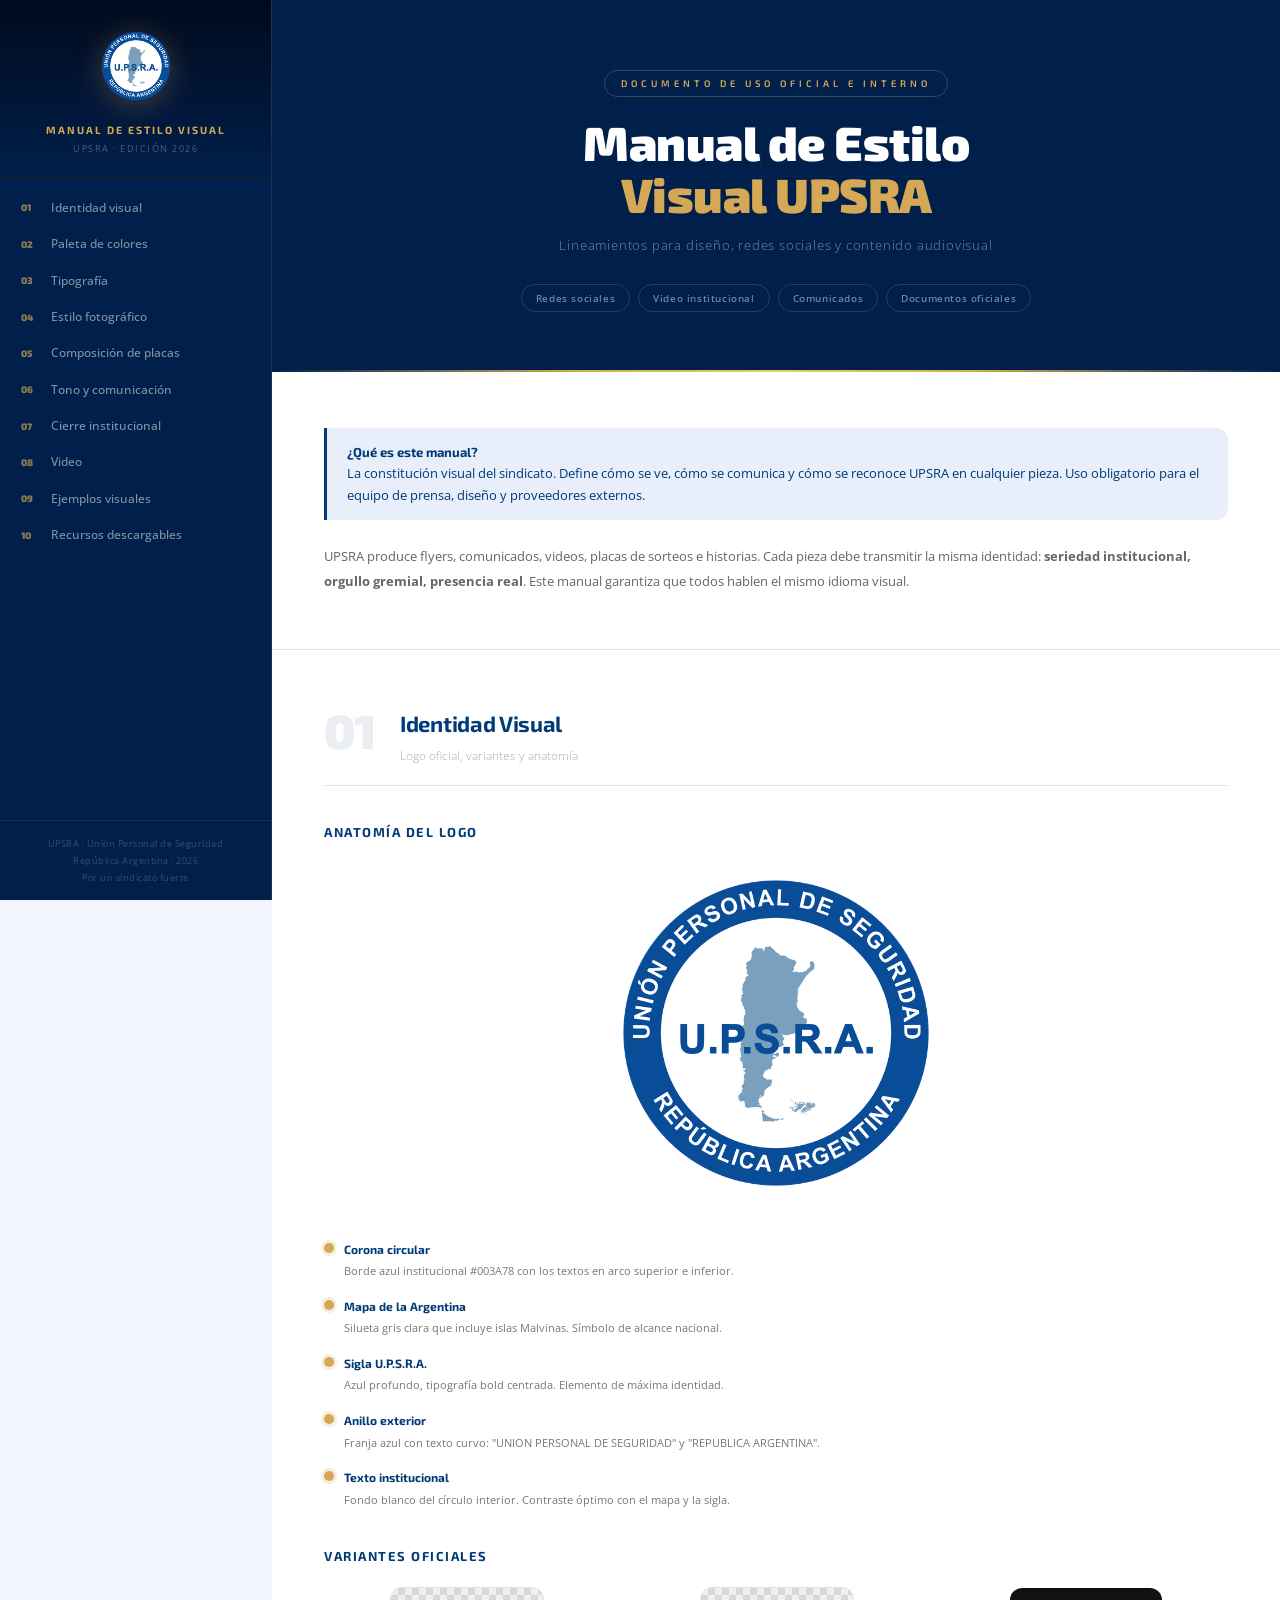
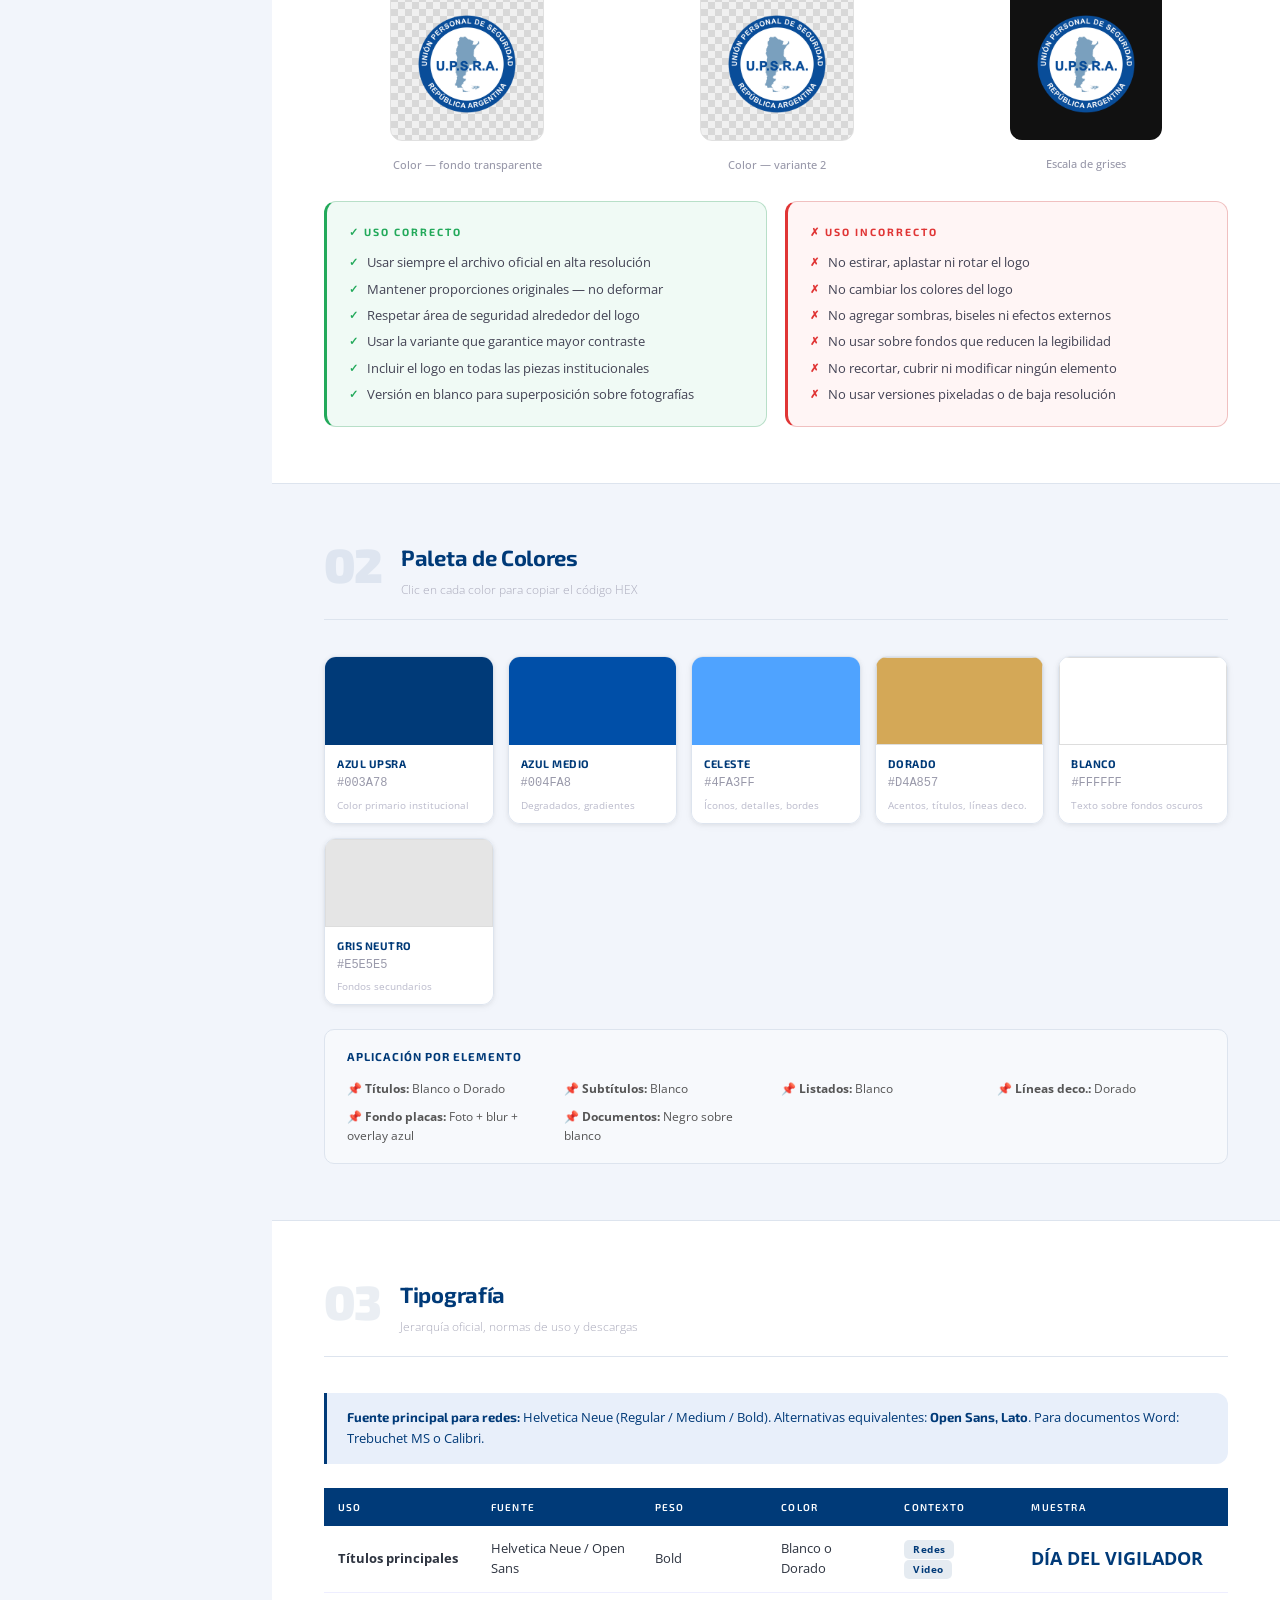
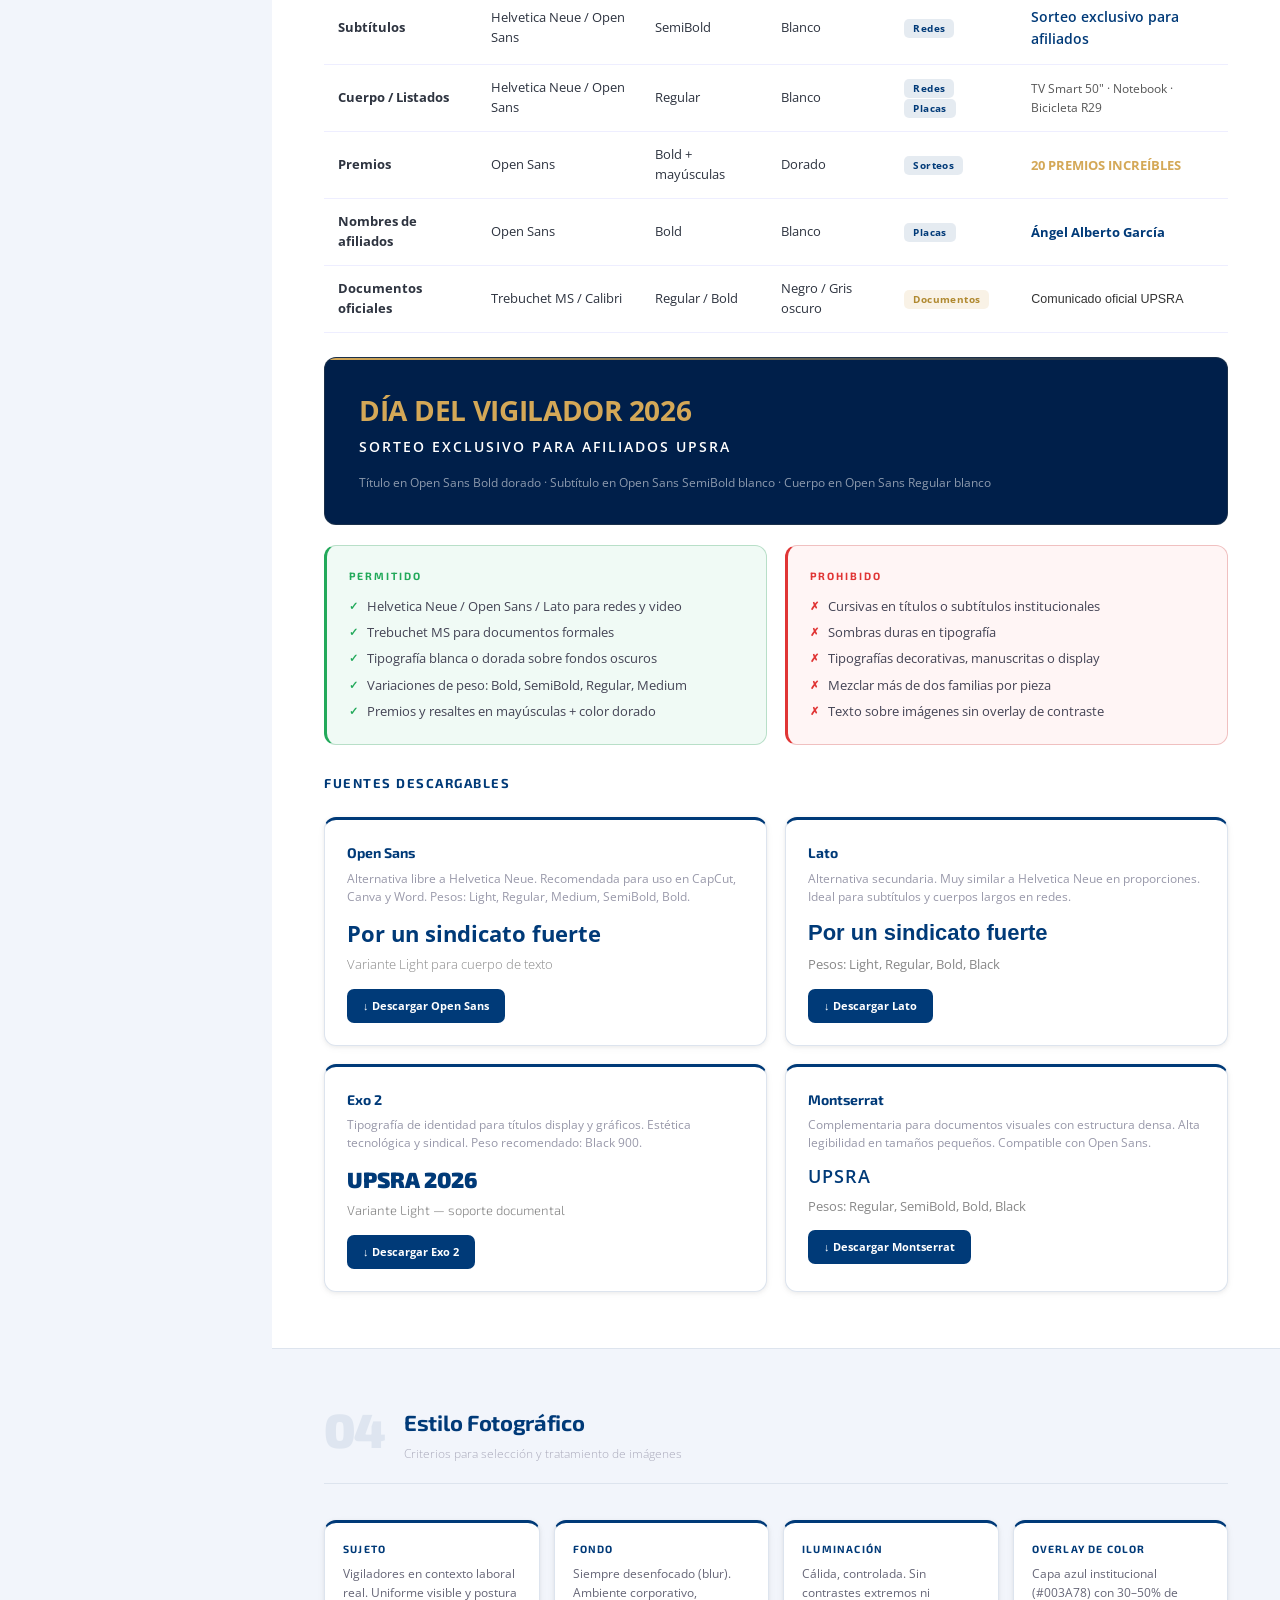
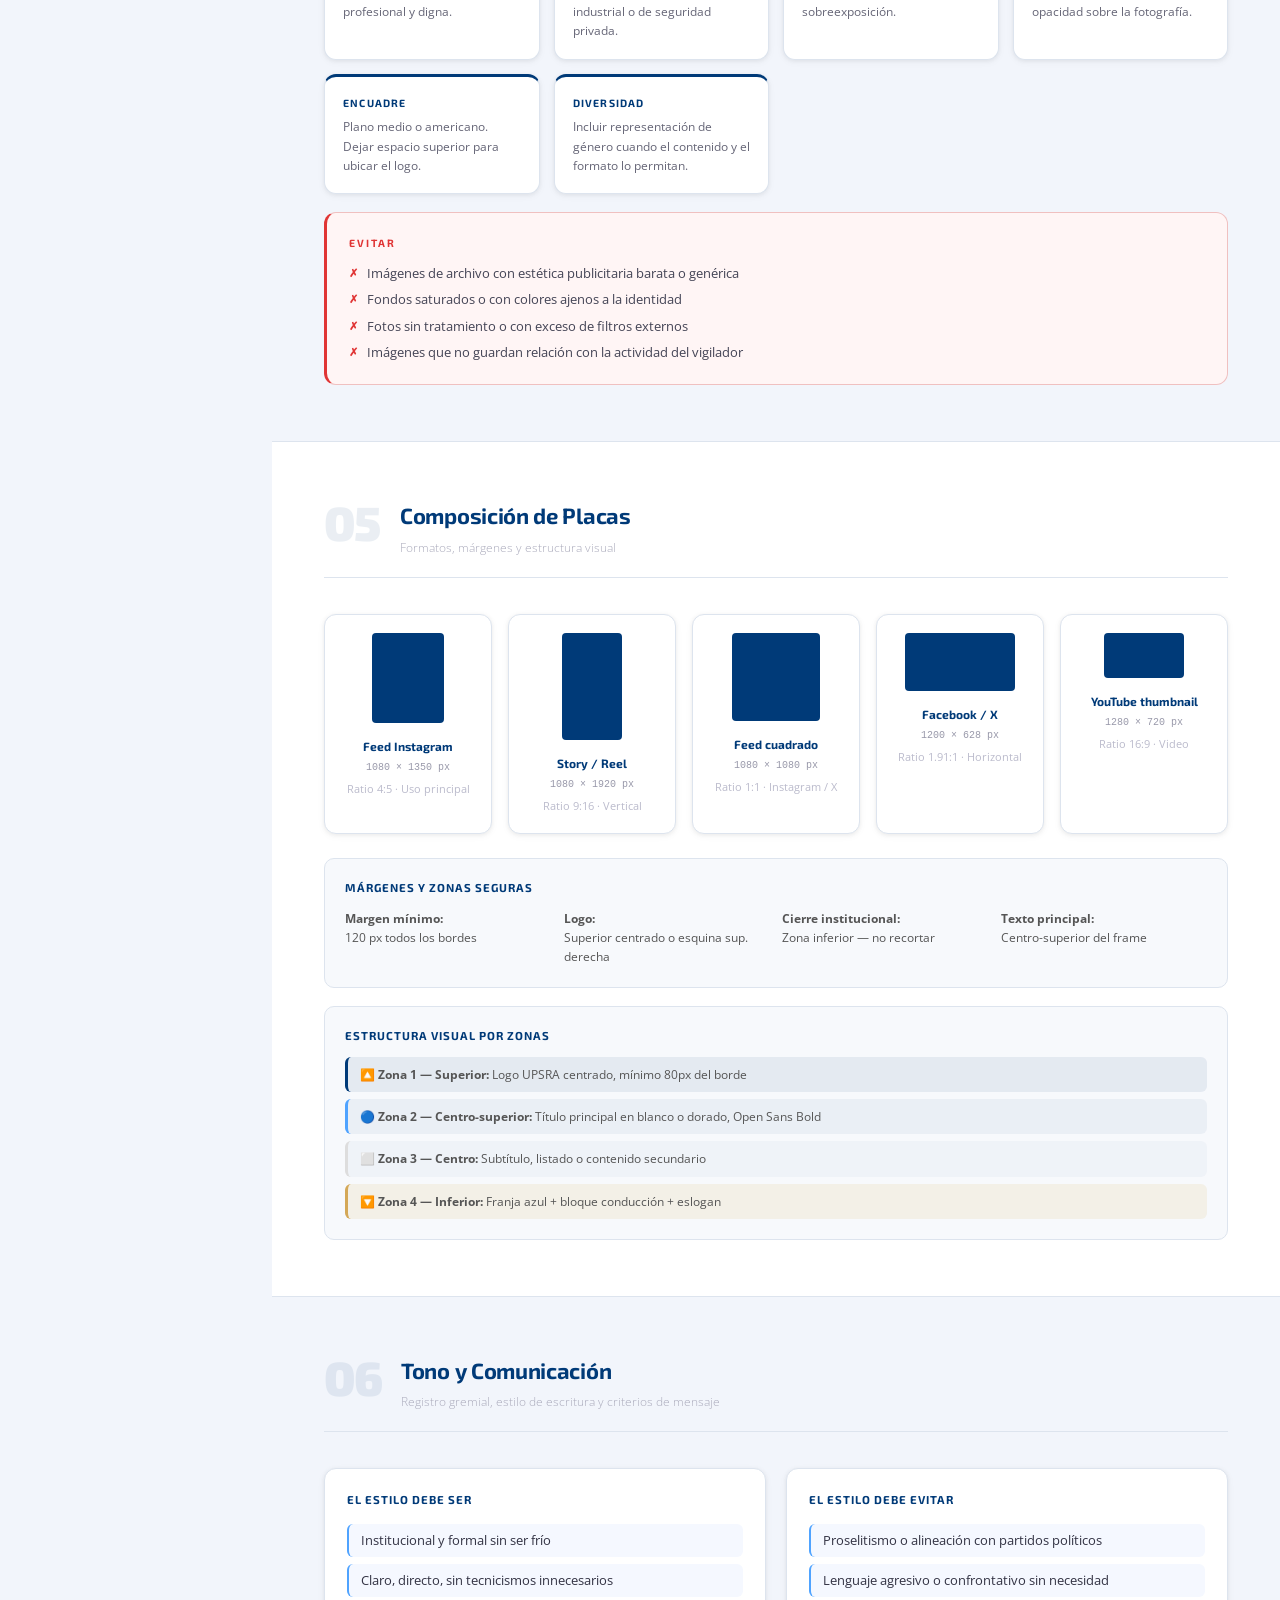
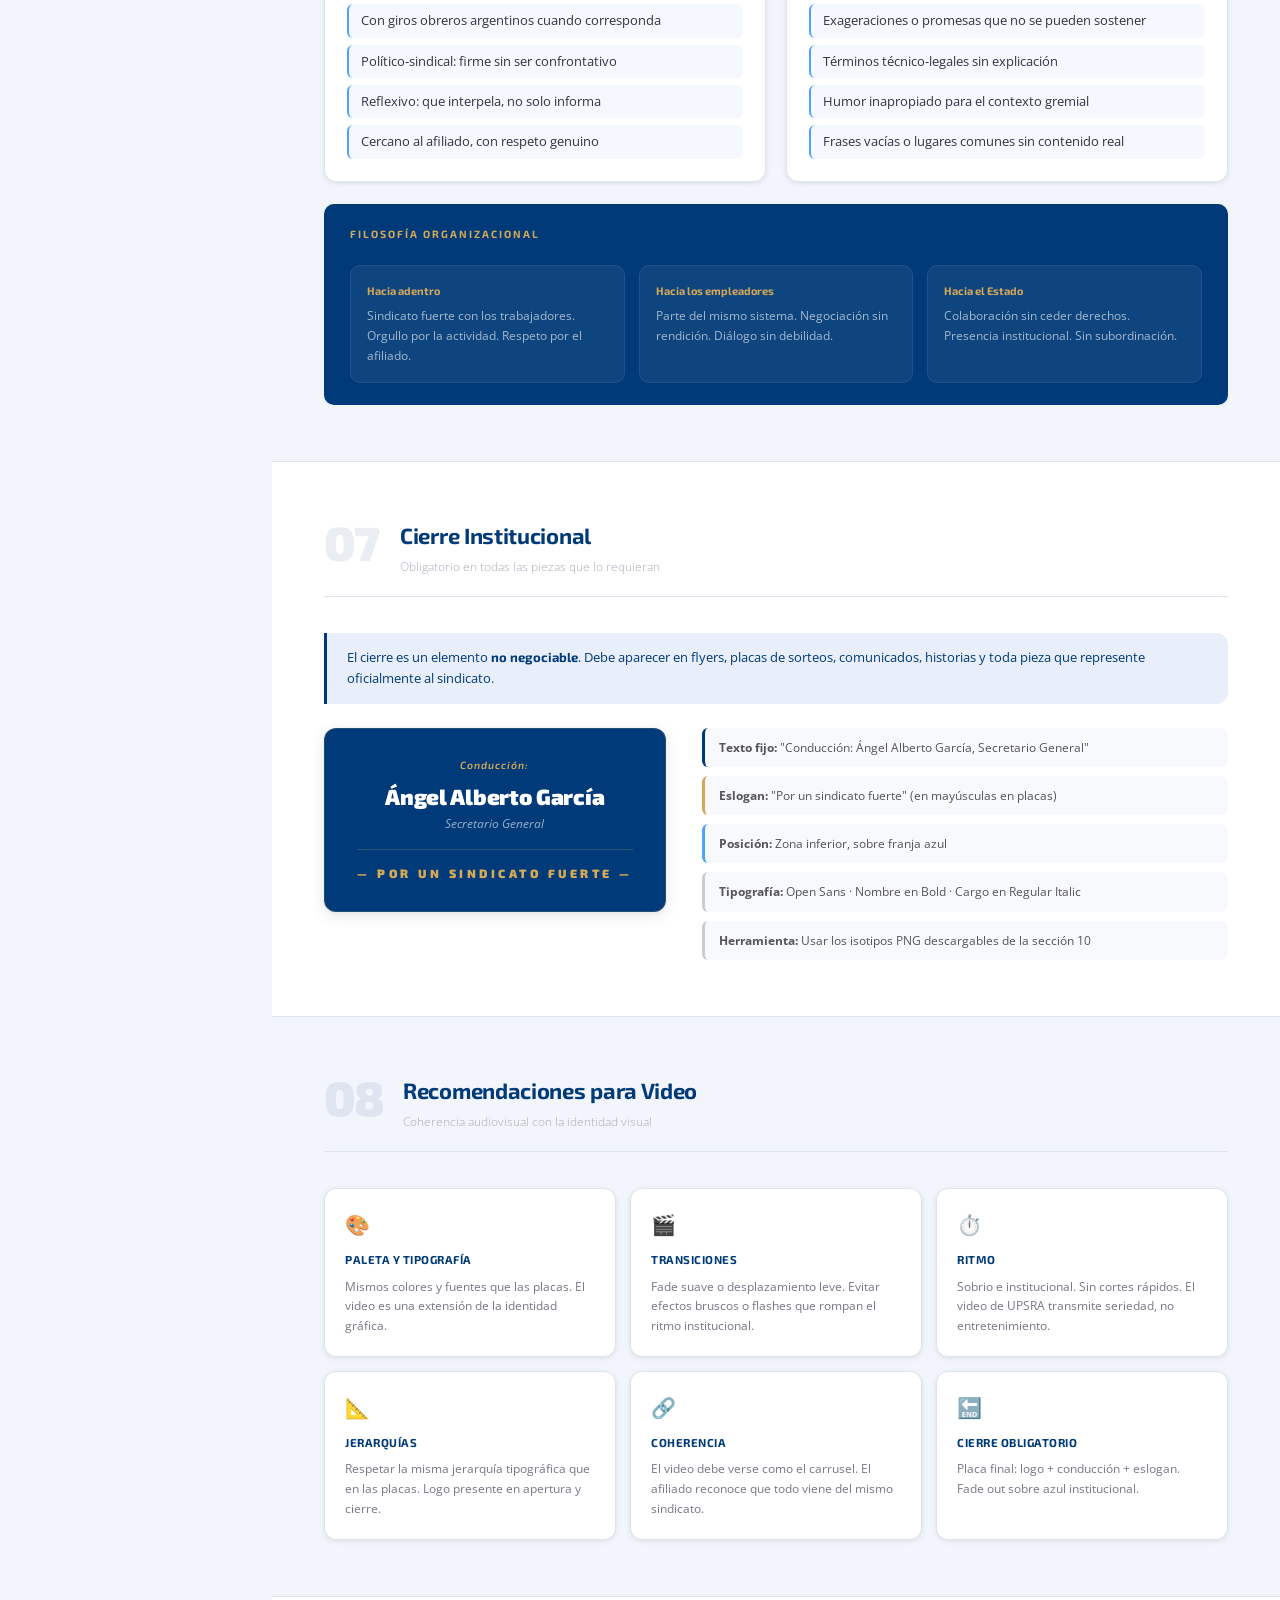
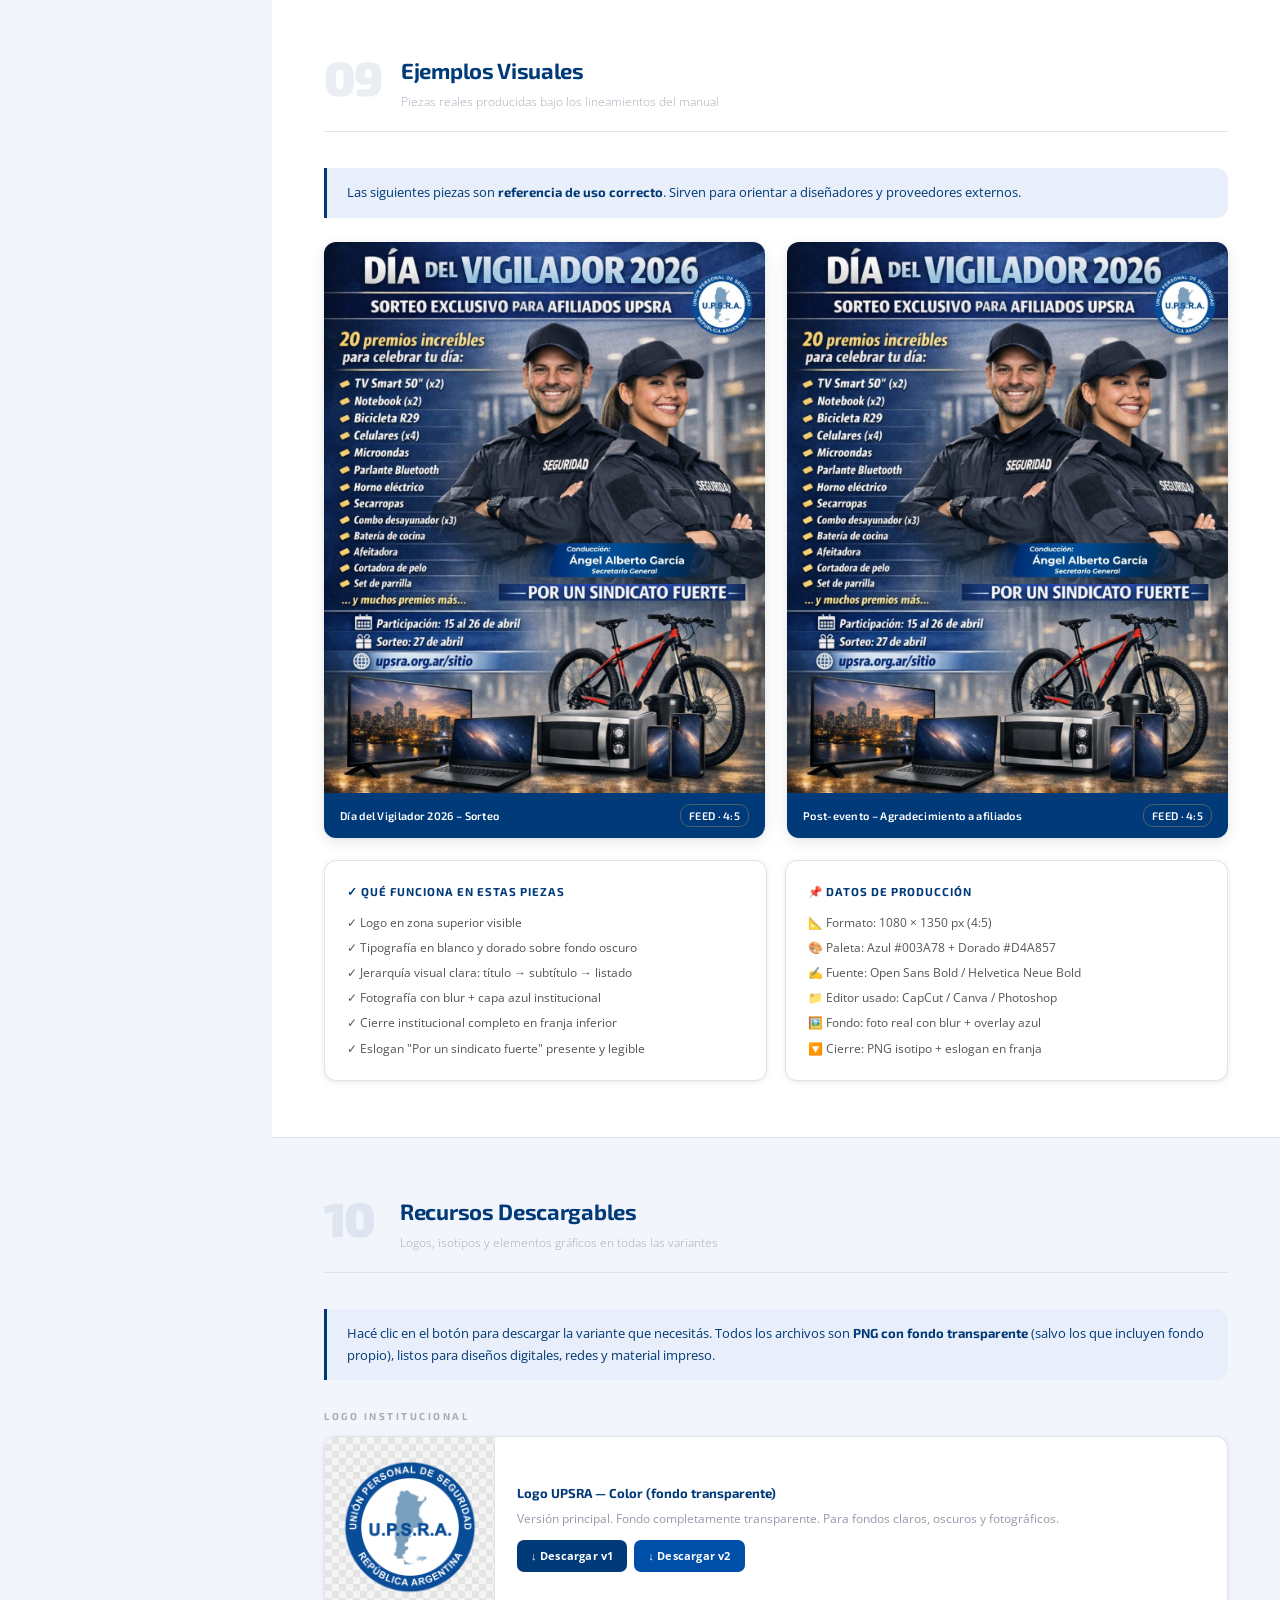
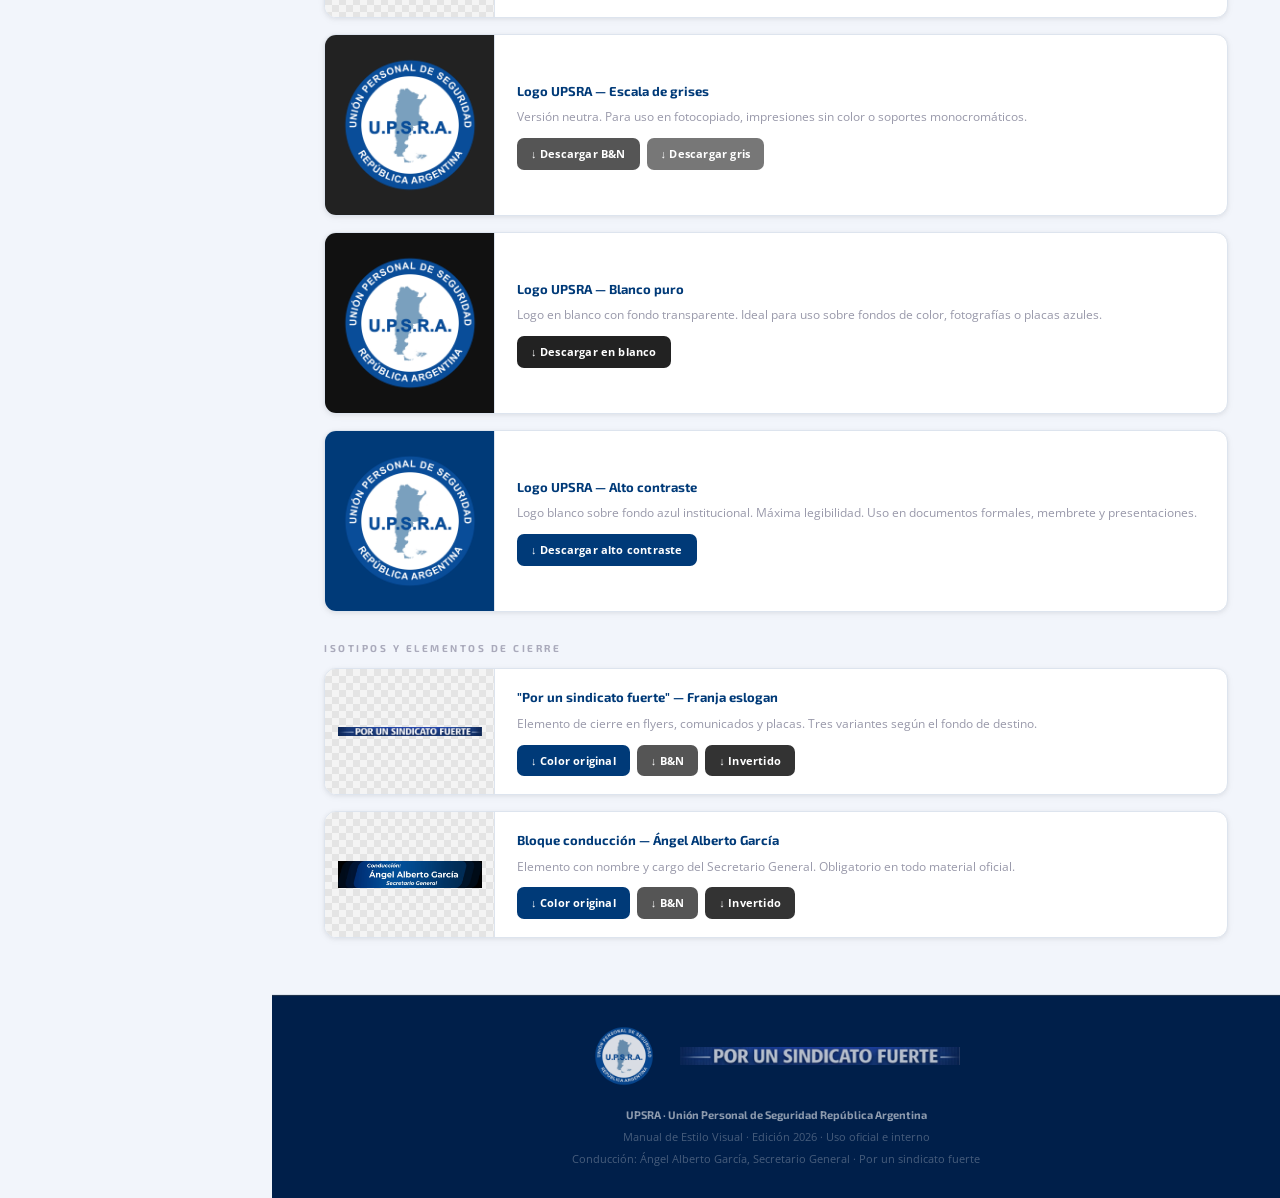
==== manual_upsra_v3.html @ 2c4e1c6c "Agregar manual_upsra_v3.html" ====
<!DOCTYPE html>
<html lang="es">
<head>
<meta charset="UTF-8">
<meta name="viewport" content="width=device-width,initial-scale=1">
<title>Manual de Estilo Visual – UPSRA 2026</title>
<link rel="icon" type="image/png" href="[data-uri]">
<meta name="theme-color" content="#001f4a">
<meta property="og:title" content="Manual de Estilo Visual – UPSRA 2026">
<meta property="og:description" content="Lineamientos oficiales para diseño, redes sociales y contenido audiovisual de la Unión Personal de Seguridad República Argentina.">
<meta property="og:type" content="website">
<link href="https://fonts.googleapis.com/css2?family=Exo+2:wght@300;400;600;700;900&family=Open+Sans:wght@300;400;500;600;700&display=swap" rel="stylesheet">
<style>
:root {
  --azul: #003A78;
  --azul-dk: #001f4a;
  --azul-md: #004fa8;
  --azul-tint: #e8effa;
  --cel: #4FA3FF;
  --dor: #D4A857;
  --dor-lt: #e8c97a;
  --dor-dk: #b08930;
  --gris-bg: #f2f5fb;
  --gris-borde: #dde4ee;
  --texto: #2e3440;
  --sidebar: 272px;
  --ff-title: 'Exo 2', sans-serif;
  --ff-body: 'Open Sans', sans-serif;
  --radius: 12px;
  --shadow-sm: 0 1px 4px rgba(0,0,0,.06), 0 2px 8px rgba(0,0,0,.04);
  --shadow-md: 0 4px 16px rgba(0,0,0,.09), 0 1px 4px rgba(0,0,0,.05);
  --shadow-lg: 0 8px 32px rgba(0,0,0,.12);
  --t: .2s cubic-bezier(.4,0,.2,1);
}
*, *::before, *::after { margin: 0; padding: 0; box-sizing: border-box; }
html { scroll-behavior: smooth; overflow-x: hidden; }
body {
  font-family: var(--ff-body); background: var(--gris-bg);
  color: var(--texto); display: flex; min-height: 100vh;
  overflow-x: hidden; font-size: 13.5px; line-height: 1.6;
}
img { max-width: 100%; height: auto; }

/* PROGRESS */
#progress-bar {
  position: fixed; top: 0; left: 0; height: 3px; z-index: 9999;
  background: linear-gradient(90deg, var(--dor), var(--dor-lt));
  width: 0%; transition: width .1s linear;
  box-shadow: 0 0 10px rgba(212,168,87,.6);
}

/* SCROLLBAR */
::-webkit-scrollbar { width: 5px; }
::-webkit-scrollbar-track { background: var(--azul-dk); }
::-webkit-scrollbar-thumb { background: var(--dor); border-radius: 3px; }

/* SIDEBAR */
#sidebar {
  width: var(--sidebar); background: var(--azul-dk);
  position: fixed; top: 0; left: 0; bottom: 0;
  display: flex; flex-direction: column; z-index: 200; overflow-y: auto;
  border-right: 1px solid rgba(212,168,87,.15);
  transition: transform .3s cubic-bezier(.4,0,.2,1);
}
#sidebar .brand {
  padding: 28px 20px 20px; text-align: center;
  border-bottom: 1px solid rgba(212,168,87,.12);
  background: linear-gradient(180deg, rgba(0,10,30,1) 0%, transparent 100%);
}
#sidebar .brand img {
  width: 76px; height: 76px; object-fit: contain; margin-bottom: 12px;
  filter: drop-shadow(0 4px 14px rgba(212,168,87,.3));
}
#sidebar .brand .bn {
  font-family: var(--ff-title); font-weight: 700; font-size: 10.5px;
  color: var(--dor); letter-spacing: 2px; text-transform: uppercase; line-height: 1.5;
}
#sidebar .brand .bs {
  font-size: 9px; color: rgba(255,255,255,.3);
  letter-spacing: 1.5px; text-transform: uppercase; margin-top: 4px;
}
#sidebar nav { flex: 1; padding: 12px 0; }
#sidebar nav a {
  display: flex; align-items: center; gap: 10px; padding: 9px 18px;
  color: rgba(255,255,255,.5); text-decoration: none; font-size: 11.5px; font-weight: 500;
  border-left: 3px solid transparent; transition: all var(--t);
}
#sidebar nav a:hover { color: rgba(255,255,255,.85); background: rgba(255,255,255,.05); }
#sidebar nav a.active { color: #fff; background: rgba(212,168,87,.1); border-left-color: var(--dor); }
#sidebar nav a .nn {
  font-family: var(--ff-title); font-weight: 900; font-size: 9.5px;
  color: var(--dor); min-width: 20px; opacity: .65;
}
#sidebar nav a.active .nn { opacity: 1; }
#sidebar-footer {
  padding: 14px 18px; border-top: 1px solid rgba(212,168,87,.12);
  font-size: 9px; color: rgba(255,255,255,.22);
  text-align: center; line-height: 1.9; letter-spacing: .5px;
}

/* HAMBURGER */
#hamburger {
  display: none; position: fixed; top: 14px; left: 14px; z-index: 400;
  background: var(--azul); border: 1.5px solid rgba(212,168,87,.45);
  border-radius: 10px; width: 44px; height: 44px; cursor: pointer;
  flex-direction: column; align-items: center; justify-content: center; gap: 5px;
  box-shadow: 0 4px 20px rgba(0,0,0,.35);
}
#hamburger span { display: block; width: 18px; height: 2px; background: var(--dor); border-radius: 2px; transition: all .28s; }
#hamburger.open span:nth-child(1) { transform: rotate(45deg) translate(5px,5px); }
#hamburger.open span:nth-child(2) { opacity: 0; transform: scaleX(0); }
#hamburger.open span:nth-child(3) { transform: rotate(-45deg) translate(5px,-5px); }
#overlay { display: none; position: fixed; inset: 0; background: rgba(0,8,24,.65); z-index: 150; backdrop-filter: blur(3px); }
#overlay.open { display: block; }

/* MAIN */
#main { margin-left: var(--sidebar); flex: 1; min-width: 0; }

/* HERO */
#hero {
  background: var(--azul-dk); min-height: 300px;
  display: flex; flex-direction: column; align-items: center; justify-content: center;
  text-align: center; padding: 70px 48px 60px; position: relative; overflow: hidden;
}
#hero::before {
  content: ''; position: absolute; inset: 0;
  background-image:
    repeating-linear-gradient(0deg, transparent, transparent 48px, rgba(255,255,255,.02) 48px, rgba(255,255,255,.02) 49px),
    repeating-linear-gradient(90deg, transparent, transparent 48px, rgba(255,255,255,.02) 48px, rgba(255,255,255,.02) 49px);
}
#hero::after {
  content: ''; position: absolute; bottom: 0; left: 0; right: 0; height: 2px;
  background: linear-gradient(90deg, transparent 0%, var(--dor) 30%, var(--dor-lt) 50%, var(--dor) 70%, transparent 100%);
}
.hero-tag {
  font-family: var(--ff-title); font-size: 9.5px; font-weight: 600;
  letter-spacing: 4px; color: var(--dor); text-transform: uppercase; margin-bottom: 20px;
  position: relative; padding: 5px 16px; border: 1px solid rgba(212,168,87,.28);
  border-radius: 20px; display: inline-block;
}
#hero h1 {
  font-family: var(--ff-title); font-weight: 900; font-size: clamp(28px, 3.8vw, 48px);
  color: #fff; letter-spacing: -.5px; line-height: 1.08; position: relative;
}
#hero h1 span { color: var(--dor); }
.hero-sub {
  font-size: 13px; color: rgba(255,255,255,.48); margin-top: 14px;
  font-weight: 300; letter-spacing: .8px; position: relative;
}
.hero-badges { display: flex; gap: 8px; margin-top: 28px; position: relative; flex-wrap: wrap; justify-content: center; }
.badge-hero {
  padding: 5px 14px; border: 1px solid rgba(212,168,87,.22); border-radius: 20px;
  font-size: 10px; color: rgba(255,255,255,.5); letter-spacing: .6px; font-weight: 500;
  transition: all var(--t);
}
.badge-hero:hover { border-color: rgba(212,168,87,.6); color: rgba(255,255,255,.8); }

/* SECTIONS */
.sec { padding: 56px 52px; border-bottom: 1px solid var(--gris-borde); background: #fff; }
.sec:nth-child(even) { background: var(--gris-bg); }
.sec-hdr {
  display: flex; align-items: flex-start; gap: 20px;
  margin-bottom: 36px; padding-bottom: 20px; border-bottom: 1px solid var(--gris-borde);
}
.sec-num {
  font-family: var(--ff-title); font-weight: 900; font-size: 48px;
  color: var(--azul); opacity: .08; line-height: 1; min-width: 56px; letter-spacing: -2px;
}
.sec-title-w h2 { font-family: var(--ff-title); font-weight: 700; font-size: 22px; color: var(--azul); letter-spacing: -.3px; }
.sec-title-w .sd { font-size: 12px; color: #aab; margin-top: 4px; font-weight: 300; }

/* REVEAL */
.reveal { opacity: 0; transform: translateY(22px); transition: opacity .5s ease, transform .5s ease; }
.reveal.visible { opacity: 1; transform: none; }

/* CARDS */
.card {
  background: #fff; border: 1px solid var(--gris-borde); border-radius: var(--radius);
  padding: 22px; box-shadow: var(--shadow-sm); transition: box-shadow var(--t);
}
.card:hover { box-shadow: var(--shadow-md); }

/* INFO BOX */
.info-box {
  background: var(--azul-tint); border-left: 3px solid var(--azul);
  border-radius: 0 var(--radius) var(--radius) 0;
  padding: 14px 20px; margin-bottom: 24px; font-size: 13px; color: var(--azul); line-height: 1.65;
}
.info-box strong { font-family: var(--ff-title); font-weight: 700; }

/* RULES */
.rules-grid { display: grid; grid-template-columns: 1fr 1fr; gap: 18px; }
.rule-box { border-radius: var(--radius); padding: 22px; }
.rule-box.do { background: #f0faf5; border: 1px solid #b8dfc8; border-left: 3px solid #22a95a; }
.rule-box.dont { background: #fff5f5; border: 1px solid #f0c0c0; border-left: 3px solid #e03535; }
.rule-box h4 { font-family: var(--ff-title); font-weight: 700; font-size: 10.5px; letter-spacing: 2px; text-transform: uppercase; margin-bottom: 12px; }
.rule-box.do h4 { color: #22a95a; }
.rule-box.dont h4 { color: #e03535; }
.rule-box ul { list-style: none; display: flex; flex-direction: column; gap: 7px; }
.rule-box ul li { font-size: 12.5px; padding-left: 18px; position: relative; line-height: 1.55; color: #445; }
.rule-box.do li::before { content: '✓'; color: #22a95a; position: absolute; left: 0; font-weight: 700; font-size: 11px; }
.rule-box.dont li::before { content: '✗'; color: #e03535; position: absolute; left: 0; font-weight: 700; font-size: 11px; }

/* PALETTE */
.pal-grid { display: grid; grid-template-columns: repeat(auto-fill, minmax(148px, 1fr)); gap: 14px; }
.swatch {
  border-radius: var(--radius); overflow: hidden; box-shadow: var(--shadow-sm);
  cursor: pointer; transition: transform var(--t), box-shadow var(--t);
  border: 1px solid var(--gris-borde);
}
.swatch:hover { transform: translateY(-4px); box-shadow: var(--shadow-lg); }
.swatch:active { transform: translateY(-1px); }
.sw-color { height: 88px; position: relative; display: flex; align-items: flex-end; justify-content: flex-end; padding: 8px; }
.sw-hint { font-size: 9px; color: rgba(255,255,255,.75); background: rgba(0,0,0,.28); padding: 3px 8px; border-radius: 10px; opacity: 0; transition: opacity .2s; }
.swatch:hover .sw-hint { opacity: 1; }
.sw-info { background: #fff; padding: 10px 12px; }
.sw-name { font-family: var(--ff-title); font-weight: 700; font-size: 11px; color: var(--azul); text-transform: uppercase; letter-spacing: .5px; }
.sw-hex { font-family: 'Courier New', monospace; font-size: 12px; color: #99a; margin-top: 2px; }
.sw-use { font-size: 10px; color: #bbc; margin-top: 3px; }

/* TOAST */
.toast {
  position: fixed; bottom: 28px; right: 28px;
  background: var(--azul); color: #fff; padding: 11px 20px; border-radius: 10px;
  font-size: 12.5px; border-left: 3px solid var(--dor); z-index: 9999;
  transform: translateY(80px); opacity: 0; transition: all .3s cubic-bezier(.4,0,.2,1);
  pointer-events: none; box-shadow: var(--shadow-lg);
}
.toast.show { transform: translateY(0); opacity: 1; }

/* TYPO TABLE */
.typo-table { width: 100%; border-collapse: collapse; font-size: 12.5px; }
.typo-table th {
  background: var(--azul); color: #fff; padding: 11px 14px; text-align: left;
  font-family: var(--ff-title); font-weight: 600; font-size: 10px; letter-spacing: 1.2px; text-transform: uppercase;
}
.typo-table td { padding: 13px 14px; border-bottom: 1px solid #eef; vertical-align: middle; }
.typo-table tr:hover td { background: #f5f8ff; }
.ty-badge { display: inline-block; padding: 2px 9px; border-radius: 5px; font-size: 9.5px; font-weight: 700; letter-spacing: .4px; }
.ty-p { background: rgba(0,58,120,.1); color: var(--azul); }
.ty-s { background: rgba(212,168,87,.15); color: var(--dor-dk); }
.typo-showcase {
  margin-top: 24px; background: var(--azul-dk); border-radius: var(--radius);
  padding: 30px 34px; position: relative; overflow: hidden;
  border: 1px solid rgba(212,168,87,.12);
}
.typo-showcase::before {
  content: ''; position: absolute; top: 0; left: 0; right: 0; height: 2px;
  background: linear-gradient(90deg, var(--dor), transparent);
}

/* FONT DL */
.font-dl-grid { display: grid; grid-template-columns: 1fr 1fr; gap: 18px; margin-top: 24px; }
.font-dl-card {
  background: #fff; border: 1px solid var(--gris-borde); border-radius: var(--radius);
  padding: 22px; border-top: 3px solid var(--azul); box-shadow: var(--shadow-sm);
  transition: box-shadow var(--t);
}
.font-dl-card:hover { box-shadow: var(--shadow-md); }
.font-dl-card .fn { font-family: var(--ff-title); font-weight: 700; font-size: 14px; color: var(--azul); margin-bottom: 5px; }
.font-dl-card .fa { font-size: 12px; color: #99a; margin-bottom: 14px; line-height: 1.5; }
.font-dl-card .fex { font-size: 22px; color: var(--azul); margin: 14px 0 8px; line-height: 1.2; }
.font-link {
  display: inline-flex; align-items: center; gap: 6px; padding: 8px 16px; border-radius: 7px;
  font-size: 11px; font-weight: 700; text-decoration: none; transition: all var(--t);
  background: var(--azul); color: #fff;
}
.font-link:hover { background: var(--azul-md); transform: translateY(-1px); }

/* LOGO */
.anno-row { display: flex; align-items: flex-start; gap: 36px; flex-wrap: wrap; justify-content: center; }
.logo-display { display: flex; align-items: center; justify-content: space-around; flex-wrap: wrap; gap: 24px; margin-bottom: 28px; }
.logo-variant { text-align: center; }
.logo-bg { padding: 22px; border-radius: var(--radius); display: inline-block; margin-bottom: 8px; transition: transform var(--t); }
.logo-bg:hover { transform: scale(1.03); }
.logo-bg img { width: 108px; height: 108px; object-fit: contain; display: block; }
.logo-bg.lbg-check { background: repeating-conic-gradient(#d8d8d8 0% 25%, #f0f0f0 0% 50%) 0 0 / 14px 14px; border: 1px solid #e0e0e0; }
.logo-bg.lbg-azul { background: var(--azul); }
.logo-bg.lbg-dark { background: #111; }
.logo-bg.lbg-white { background: #fff; border: 1px solid #e0e0e0; }
.logo-variant p { font-size: 11px; color: #99a; font-weight: 500; }

/* FORMATS */
.formats-grid { display: grid; grid-template-columns: repeat(auto-fill, minmax(156px, 1fr)); gap: 16px; }
.fmt-card {
  background: #fff; border: 1px solid var(--gris-borde); border-radius: var(--radius);
  padding: 18px; text-align: center; box-shadow: var(--shadow-sm); transition: box-shadow var(--t);
}
.fmt-card:hover { box-shadow: var(--shadow-md); }
.fmt-box { margin: 0 auto 14px; background: var(--azul); border-radius: 4px; }
.fmt-name { font-family: var(--ff-title); font-weight: 700; font-size: 12px; color: var(--azul); }
.fmt-dims { font-family: 'Courier New', monospace; font-size: 10px; color: #99a; margin-top: 4px; }
.fmt-use { font-size: 10.5px; color: #bbc; margin-top: 5px; }

/* CIERRE */
.cierre-preview {
  background: var(--azul); border-radius: var(--radius); padding: 28px 32px;
  text-align: center; border-bottom: 3px solid var(--dor); box-shadow: var(--shadow-md);
  max-width: 480px; border: 1px solid rgba(212,168,87,.18);
}
.cp-cond { font-family: var(--ff-title); font-size: 10.5px; color: var(--dor); font-style: italic; font-weight: 600; letter-spacing: 1px; margin-bottom: 5px; }
.cp-nombre { font-family: var(--ff-title); font-weight: 900; font-size: 22px; color: #fff; letter-spacing: -.3px; }
.cp-cargo { font-size: 12px; color: rgba(255,255,255,.6); font-style: italic; margin-bottom: 16px; }
.cp-eslogan { font-family: var(--ff-title); font-weight: 900; font-size: 12px; color: var(--dor); text-transform: uppercase; letter-spacing: 3.5px; padding-top: 14px; border-top: 1px solid rgba(212,168,87,.22); }

/* VIDEO */
.video-grid { display: grid; grid-template-columns: repeat(3,1fr); gap: 14px; }
.video-card { background: #fff; border: 1px solid var(--gris-borde); border-radius: var(--radius); padding: 20px; box-shadow: var(--shadow-sm); transition: box-shadow var(--t); }
.video-card:hover { box-shadow: var(--shadow-md); }
.video-card .vc-icon { font-size: 20px; margin-bottom: 10px; display: block; }
.video-card h4 { font-family: var(--ff-title); font-weight: 700; font-size: 11.5px; color: var(--azul); margin-bottom: 7px; text-transform: uppercase; letter-spacing: .5px; }
.video-card p { font-size: 12px; color: #778; line-height: 1.65; }

/* EXAMPLES */
.examples-grid { display: grid; grid-template-columns: 1fr 1fr; gap: 22px; align-items: start; }
.ex-item { border-radius: var(--radius); overflow: hidden; box-shadow: var(--shadow-md); }
.ex-item img { width: 100%; display: block; }
.ex-label { background: var(--azul); padding: 11px 16px; display: flex; justify-content: space-between; align-items: center; }
.ex-label span { font-family: var(--ff-title); font-size: 11px; font-weight: 600; color: #fff; letter-spacing: .3px; }
.ex-tag { font-size: 9px; color: var(--dor); border: 1px solid rgba(212,168,87,.35); padding: 2px 8px; border-radius: 10px; letter-spacing: 1px; }

/* ASSETS */
.assets-stack { display: flex; flex-direction: column; gap: 16px; }
.asset-card { background: #fff; border: 1px solid var(--gris-borde); border-radius: var(--radius); overflow: hidden; display: flex; align-items: stretch; box-shadow: var(--shadow-sm); transition: box-shadow var(--t); }
.asset-card:hover { box-shadow: var(--shadow-md); }
.asset-preview { background: repeating-conic-gradient(#e4e4e4 0% 25%, #f4f4f4 0% 50%) 0 0 / 14px 14px; min-width: 170px; max-width: 170px; display: flex; align-items: center; justify-content: center; padding: 18px; border-right: 1px solid var(--gris-borde); }
.asset-info { flex: 1; padding: 18px 22px; display: flex; flex-direction: column; justify-content: center; gap: 7px; }
.asset-title { font-family: var(--ff-title); font-weight: 700; font-size: 13px; color: var(--azul); }
.asset-desc { font-size: 12px; color: #99a; line-height: 1.55; }
.asset-btns { display: flex; flex-wrap: wrap; gap: 7px; margin-top: 4px; }
.dl-btn { display: inline-flex; align-items: center; gap: 5px; padding: 7px 14px; border-radius: 7px; font-family: var(--ff-body); font-size: 11px; font-weight: 700; text-decoration: none; letter-spacing: .2px; transition: all var(--t); border: none; cursor: pointer; }
.dl-btn:hover { opacity: .82; transform: translateY(-1px); }
.group-title { font-family: var(--ff-title); font-size: 10px; font-weight: 700; color: #aab; text-transform: uppercase; letter-spacing: 2.5px; margin: 28px 0 12px; }
.group-title:first-child { margin-top: 0; }

/* FOTO */
.foto-grid { display: grid; grid-template-columns: repeat(auto-fill, minmax(185px,1fr)); gap: 14px; }
.foto-card { background: #fff; border: 1px solid var(--gris-borde); border-radius: var(--radius); padding: 18px; border-top: 3px solid var(--azul); box-shadow: var(--shadow-sm); }
.foto-card .fc-lbl { font-family: var(--ff-title); font-weight: 700; font-size: 10.5px; color: var(--azul); text-transform: uppercase; letter-spacing: 1.2px; margin-bottom: 6px; }
.foto-card p { font-size: 12px; color: #667; line-height: 1.6; }

/* TONO */
.tone-grid { display: grid; grid-template-columns: 1fr 1fr; gap: 20px; }
.tone-block { background: #fff; border-radius: var(--radius); padding: 22px; border: 1px solid var(--gris-borde); box-shadow: var(--shadow-sm); }
.tone-block h4 { font-family: var(--ff-title); font-weight: 700; font-size: 11.5px; color: var(--azul); margin-bottom: 14px; text-transform: uppercase; letter-spacing: 1px; }
.tone-block ul { list-style: none; display: flex; flex-direction: column; gap: 7px; }
.tone-block li { font-size: 12.5px; line-height: 1.55; padding: 7px 12px; background: #f5f8ff; border-radius: 6px; border-left: 2px solid var(--cel); color: #334; }

/* PHIL */
.phil-grid { display: grid; grid-template-columns: 1fr 1fr 1fr; gap: 14px; margin-top: 22px; }
.phil-card { background: rgba(255,255,255,.06); border-radius: 10px; padding: 16px; border: 1px solid rgba(255,255,255,.07); }
.phil-card .ph-lbl { font-family: var(--ff-title); font-weight: 700; font-size: 11px; color: var(--dor); margin-bottom: 7px; }
.phil-card p { font-size: 12px; color: rgba(255,255,255,.62); line-height: 1.65; }

/* FOOTER */
footer { background: var(--azul-dk); color: rgba(255,255,255,.28); text-align: center; padding: 28px 40px; font-size: 11px; line-height: 2; border-top: 1px solid rgba(212,168,87,.15); }
footer strong { color: rgba(255,255,255,.55); font-family: var(--ff-title); }

/* MOBILE NAV */
#mobile-nav {
  display: none; position: fixed; bottom: 0; left: 0; right: 0; z-index: 300;
  background: var(--azul-dk); border-top: 1px solid rgba(212,168,87,.18);
  padding: 6px 0 max(6px, env(safe-area-inset-bottom));
}
#mobile-nav .mn-inner { display: flex; justify-content: space-around; align-items: center; }
#mobile-nav a {
  display: flex; flex-direction: column; align-items: center; gap: 3px;
  color: rgba(255,255,255,.4); text-decoration: none; font-size: 9px;
  font-family: var(--ff-title); font-weight: 600; letter-spacing: .5px;
  padding: 6px 6px 2px; border-radius: 8px; transition: color var(--t); min-width: 50px; text-align: center;
}
#mobile-nav a svg { width: 20px; height: 20px; }
#mobile-nav a.active, #mobile-nav a:hover { color: var(--dor); }
#mobile-nav a .mn-dot { width: 4px; height: 4px; background: var(--dor); border-radius: 50%; opacity: 0; transition: opacity var(--t); margin-top: 2px; }
#mobile-nav a.active .mn-dot { opacity: 1; }

/* RESPONSIVE */
@media (max-width: 900px) {
  #sidebar { transform: translateX(-100%); }
  #sidebar.open { transform: translateX(0); box-shadow: var(--shadow-lg); }
  #hamburger { display: flex; }
  #main { margin-left: 0; }
  #mobile-nav { display: block; }
  body { font-size: 15px; }
  .sec { padding: 36px 20px; padding-bottom: calc(36px + 70px); }
  #hero { padding: 72px 20px 50px; }
  .rules-grid, .tone-grid, .examples-grid, .font-dl-grid, .phil-grid { grid-template-columns: 1fr; }
  .video-grid { grid-template-columns: 1fr 1fr; }
  .anno-row { flex-direction: column; align-items: center; }
  .anno-row > div:first-child { width: min(300px, 100%) !important; height: auto !important; aspect-ratio: 1; }
  .typo-table { display: block; overflow-x: auto; -webkit-overflow-scrolling: touch; font-size: 14px; }
  .typo-table th { font-size: 11px; }
  .cierre-preview { max-width: 100%; }
  .asset-card { flex-direction: column; }
  .asset-preview { min-width: unset; max-width: unset; border-right: none; border-bottom: 1px solid var(--gris-borde); }
  footer { padding: 22px 20px calc(22px + 70px); font-size: 13px; }
  .sec-num { font-size: 38px; min-width: 44px; }
  .sec-title-w h2 { font-size: 21px; }
  .sec-title-w .sd { font-size: 13.5px; }
  .toast { bottom: calc(28px + 70px); right: 16px; }
  /* Texto de contenido */
  .rule-box ul li { font-size: 14.5px; line-height: 1.65; }
  .rule-box h4 { font-size: 12px; }
  .tone-block li { font-size: 14.5px; }
  .tone-block h4 { font-size: 13px; }
  .foto-card p { font-size: 14px; }
  .foto-card .fc-lbl { font-size: 12px; }
  .video-card p { font-size: 14px; }
  .video-card h4 { font-size: 13px; }
  .asset-title { font-size: 15px; }
  .asset-desc { font-size: 14px; }
  .dl-btn { font-size: 13px; padding: 9px 16px; }
  .font-link { font-size: 13px; padding: 9px 16px; }
  .font-dl-card .fn { font-size: 16px; }
  .font-dl-card .fa { font-size: 13.5px; }
  .sw-name { font-size: 13px; }
  .sw-hex { font-size: 13px; }
  .sw-use { font-size: 12px; }
  .info-box { font-size: 14.5px; }
  .fmt-name { font-size: 14px; }
  .fmt-dims { font-size: 12px; }
  .fmt-use { font-size: 12px; }
  .phil-card p { font-size: 13.5px; }
  .ph-lbl { font-size: 12.5px; }
  .cp-nombre { font-size: 22px; }
  .cp-cargo { font-size: 14px; }
  .cp-eslogan { font-size: 13px; }
  .cp-cond { font-size: 12px; }
  .group-title { font-size: 11px; }
  .logo-variant p { font-size: 13px; }
  .hero-sub { font-size: 14px; }
  .badge-hero { font-size: 12px; }
}
@media (max-width: 540px) {
  body { font-size: 15px; }
  .sec { padding: 28px 16px; padding-bottom: calc(28px + 70px); }
  .sec-hdr { gap: 12px; margin-bottom: 22px; }
  .sec-title-w h2 { font-size: 19px; }
  .video-grid { grid-template-columns: 1fr; }
  .pal-grid { grid-template-columns: 1fr 1fr; }
  .formats-grid { grid-template-columns: 1fr 1fr; }
  .rule-box { padding: 16px; }
  .logo-bg img { width: 84px; height: 84px; }
  .sw-color { height: 70px; }
  #hero { padding: 70px 16px 40px; }
  .anno-row > div:first-child { width: min(240px, 88vw) !important; }
}
</style>
</head>
<body>
<div id="progress-bar"></div>


<!-- TOAST -->
<div class="toast" id="toast"></div>

<!-- HAMBURGER -->
<button id="hamburger" aria-label="Menú">
  <span></span><span></span><span></span>
</button>
<div id="overlay"></div>

<!-- SIDEBAR -->
<aside id="sidebar">
  <div class="brand">
    <img src="[data-uri]" alt="Logo UPSRA">
    <div class="bn">Manual de Estilo Visual</div>
    <div class="bs">UPSRA · Edición 2026</div>
  </div>
  <nav id="nav">
    <a href="#sec-identidad"><span class="nn">01</span> Identidad visual</a>
    <a href="#sec-paleta"><span class="nn">02</span> Paleta de colores</a>
    <a href="#sec-tipografia"><span class="nn">03</span> Tipografía</a>
    <a href="#sec-foto"><span class="nn">04</span> Estilo fotográfico</a>
    <a href="#sec-composicion"><span class="nn">05</span> Composición de placas</a>
    <a href="#sec-tono"><span class="nn">06</span> Tono y comunicación</a>
    <a href="#sec-cierre"><span class="nn">07</span> Cierre institucional</a>
    <a href="#sec-video"><span class="nn">08</span> Video</a>
    <a href="#sec-ejemplos"><span class="nn">09</span> Ejemplos visuales</a>
    <a href="#sec-recursos"><span class="nn">10</span> Recursos descargables</a>
  </nav>
  <div id="sidebar-footer">
    UPSRA · Unión Personal de Seguridad<br>
    República Argentina · 2026<br>
    Por un sindicato fuerte
  </div>
</aside>

<!-- MAIN -->
<main id="main">

<!-- HERO -->
<section id="hero">
  <div class="hero-tag">Documento de uso oficial e interno</div>
  <h1>Manual de Estilo<br><span>Visual UPSRA</span></h1>
  <div class="hero-sub">Lineamientos para diseño, redes sociales y contenido audiovisual</div>
  <div class="hero-badges">
    <span class="badge-hero">Redes sociales</span>
    <span class="badge-hero">Video institucional</span>
    <span class="badge-hero">Comunicados</span>
    <span class="badge-hero">Documentos oficiales</span>
  </div>
</section>

<!-- INTRO -->
<section class="sec" style="background:#fff;">
  <div class="info-box">
    <strong>¿Qué es este manual?</strong><br>
    La constitución visual del sindicato. Define cómo se ve, cómo se comunica y cómo se reconoce UPSRA en cualquier pieza. Uso obligatorio para el equipo de prensa, diseño y proveedores externos.
  </div>
  <p style="font-size:13px;color:#666;line-height:1.9;">
    UPSRA produce flyers, comunicados, videos, placas de sorteos e historias. Cada pieza debe transmitir la misma identidad: <strong>seriedad institucional, orgullo gremial, presencia real</strong>. Este manual garantiza que todos hablen el mismo idioma visual.
  </p>
</section>

<!-- ── 01 IDENTIDAD ── -->
<section class="sec" id="sec-identidad">
  <div class="sec-hdr">
    <div class="sec-num">01</div>
    <div class="sec-title-w"><h2>Identidad Visual</h2><p class="sd">Logo oficial, variantes y anatomía</p></div>
  </div>

  <!-- LOGO ANNOTATED -->
  <h3 style="font-family:var(--ff-title);font-size:13px;color:var(--azul);text-transform:uppercase;letter-spacing:1.5px;margin-bottom:20px;">Anatomía del logo</h3>
  <div class="anno-row" style="margin-bottom:36px;">
    <!-- Logo con flechas SVG overlay -->
    <div style="position:relative;width:340px;max-width:100%;aspect-ratio:1;flex-shrink:0;overflow:hidden;">
      <img src="[data-uri]" style="width:340px;height:340px;object-fit:contain;display:block;">
    </div>
    <!-- Labels -->
    <div style="display:flex;flex-direction:column;gap:14px;min-width:0;width:100%;">
      <div style="display:flex;align-items:flex-start;gap:10px;">
        <div style="width:10px;height:10px;background:var(--dor);border-radius:50%;margin-top:4px;flex-shrink:0;box-shadow:0 0 0 3px rgba(212,168,87,.2)"></div>
        <div><strong style="font-size:12px;color:var(--azul);font-family:var(--ff-title);">Corona circular</strong><br><span style="font-size:11px;color:#777;">Borde azul institucional #003A78 con los textos en arco superior e inferior.</span></div>
      </div>
      <div style="display:flex;align-items:flex-start;gap:10px;">
        <div style="width:10px;height:10px;background:var(--dor);border-radius:50%;margin-top:4px;flex-shrink:0;box-shadow:0 0 0 3px rgba(212,168,87,.2)"></div>
        <div><strong style="font-size:12px;color:var(--azul);font-family:var(--ff-title);">Mapa de la Argentina</strong><br><span style="font-size:11px;color:#777;">Silueta gris clara que incluye islas Malvinas. Símbolo de alcance nacional.</span></div>
      </div>
      <div style="display:flex;align-items:flex-start;gap:10px;">
        <div style="width:10px;height:10px;background:var(--dor);border-radius:50%;margin-top:4px;flex-shrink:0;box-shadow:0 0 0 3px rgba(212,168,87,.2)"></div>
        <div><strong style="font-size:12px;color:var(--azul);font-family:var(--ff-title);">Sigla U.P.S.R.A.</strong><br><span style="font-size:11px;color:#777;">Azul profundo, tipografía bold centrada. Elemento de máxima identidad.</span></div>
      </div>
      <div style="display:flex;align-items:flex-start;gap:10px;">
        <div style="width:10px;height:10px;background:var(--dor);border-radius:50%;margin-top:4px;flex-shrink:0;box-shadow:0 0 0 3px rgba(212,168,87,.2)"></div>
        <div><strong style="font-size:12px;color:var(--azul);font-family:var(--ff-title);">Anillo exterior</strong><br><span style="font-size:11px;color:#777;">Franja azul con texto curvo: "UNION PERSONAL DE SEGURIDAD" y "REPUBLICA ARGENTINA".</span></div>
      </div>
      <div style="display:flex;align-items:flex-start;gap:10px;">
        <div style="width:10px;height:10px;background:var(--dor);border-radius:50%;margin-top:4px;flex-shrink:0;box-shadow:0 0 0 3px rgba(212,168,87,.2)"></div>
        <div><strong style="font-size:12px;color:var(--azul);font-family:var(--ff-title);">Texto institucional</strong><br><span style="font-size:11px;color:#777;">Fondo blanco del círculo interior. Contraste óptimo con el mapa y la sigla.</span></div>
      </div>
    </div>
  </div>

  <!-- VARIANTES -->
  <h3 style="font-family:var(--ff-title);font-size:13px;color:var(--azul);text-transform:uppercase;letter-spacing:1.5px;margin-bottom:20px;">Variantes oficiales</h3>
  <div class="logo-display">
    <div class="logo-variant">
      <div class="logo-bg lbg-check"><img src="[data-uri]" alt="color"></div>
      <p>Color — fondo transparente</p>
    </div>
    <div class="logo-variant">
      <div class="logo-bg lbg-check"><img src="[data-uri]" alt="color v2"></div>
      <p>Color — variante 2</p>
    </div>
    <div class="logo-variant">
      <div class="logo-bg lbg-dark"><img src="[data-uri]" alt="bw"></div>
      <p>Escala de grises</p>
    </div>
          </div>

  <div class="rules-grid">
    <div class="rule-box do">
      <h4>✓ Uso correcto</h4>
      <ul>
        <li>Usar siempre el archivo oficial en alta resolución</li>
        <li>Mantener proporciones originales — no deformar</li>
        <li>Respetar área de seguridad alrededor del logo</li>
        <li>Usar la variante que garantice mayor contraste</li>
        <li>Incluir el logo en todas las piezas institucionales</li>
        <li>Versión en blanco para superposición sobre fotografías</li>
      </ul>
    </div>
    <div class="rule-box dont">
      <h4>✗ Uso incorrecto</h4>
      <ul>
        <li>No estirar, aplastar ni rotar el logo</li>
        <li>No cambiar los colores del logo</li>
        <li>No agregar sombras, biseles ni efectos externos</li>
        <li>No usar sobre fondos que reducen la legibilidad</li>
        <li>No recortar, cubrir ni modificar ningún elemento</li>
        <li>No usar versiones pixeladas o de baja resolución</li>
      </ul>
    </div>
  </div>
</section>

<!-- ── 02 PALETA ── -->
<section class="sec" id="sec-paleta">
  <div class="sec-hdr">
    <div class="sec-num">02</div>
    <div class="sec-title-w"><h2>Paleta de Colores</h2><p class="sd">Clic en cada color para copiar el código HEX</p></div>
  </div>
  <div class="pal-grid">
    <div class="swatch" onclick="copySwatch('#003A78')">
      <div class="sw-color" style="background:#003A78;"><span class="sw-hint">clic para copiar</span></div>
      <div class="sw-info"><div class="sw-name">Azul UPSRA</div><div class="sw-hex">#003A78</div><div class="sw-use">Color primario institucional</div></div>
    </div>
    <div class="swatch" onclick="copySwatch('#004fa8')">
      <div class="sw-color" style="background:#004fa8;"><span class="sw-hint">clic para copiar</span></div>
      <div class="sw-info"><div class="sw-name">Azul medio</div><div class="sw-hex">#004FA8</div><div class="sw-use">Degradados, gradientes</div></div>
    </div>
    <div class="swatch" onclick="copySwatch('#4FA3FF')">
      <div class="sw-color" style="background:#4FA3FF;"><span class="sw-hint">clic para copiar</span></div>
      <div class="sw-info"><div class="sw-name">Celeste</div><div class="sw-hex">#4FA3FF</div><div class="sw-use">Íconos, detalles, bordes</div></div>
    </div>
    <div class="swatch" onclick="copySwatch('#D4A857')">
      <div class="sw-color" style="background:#D4A857;border:1px solid #ddd;"><span class="sw-hint" style="color:rgba(0,0,0,.5)">clic para copiar</span></div>
      <div class="sw-info"><div class="sw-name">Dorado</div><div class="sw-hex">#D4A857</div><div class="sw-use">Acentos, títulos, líneas deco.</div></div>
    </div>
    <div class="swatch" onclick="copySwatch('#FFFFFF')">
      <div class="sw-color" style="background:#fff;border:1px solid #ddd;"><span class="sw-hint" style="color:rgba(0,0,0,.4)">clic para copiar</span></div>
      <div class="sw-info"><div class="sw-name">Blanco</div><div class="sw-hex">#FFFFFF</div><div class="sw-use">Texto sobre fondos oscuros</div></div>
    </div>
    <div class="swatch" onclick="copySwatch('#E5E5E5')">
      <div class="sw-color" style="background:#E5E5E5;border:1px solid #ddd;"><span class="sw-hint" style="color:rgba(0,0,0,.4)">clic para copiar</span></div>
      <div class="sw-info"><div class="sw-name">Gris neutro</div><div class="sw-hex">#E5E5E5</div><div class="sw-use">Fondos secundarios</div></div>
    </div>
  </div>
  <div style="margin-top:24px;padding:18px 22px;background:#f7f9fc;border-radius:10px;border:1px solid var(--gris-borde);">
    <h4 style="font-family:var(--ff-title);font-size:11.5px;color:var(--azul);margin-bottom:12px;text-transform:uppercase;letter-spacing:1px;">Aplicación por elemento</h4>
    <div style="display:grid;grid-template-columns:repeat(auto-fill,minmax(175px,1fr));gap:9px;font-size:12px;color:#555;">
      <div>📌 <strong>Títulos:</strong> Blanco o Dorado</div>
      <div>📌 <strong>Subtítulos:</strong> Blanco</div>
      <div>📌 <strong>Listados:</strong> Blanco</div>
      <div>📌 <strong>Líneas deco.:</strong> Dorado</div>
      <div>📌 <strong>Fondo placas:</strong> Foto + blur + overlay azul</div>
      <div>📌 <strong>Documentos:</strong> Negro sobre blanco</div>
    </div>
  </div>
</section>

<!-- ── 03 TIPOGRAFÍA ── -->
<section class="sec" id="sec-tipografia">
  <div class="sec-hdr">
    <div class="sec-num">03</div>
    <div class="sec-title-w"><h2>Tipografía</h2><p class="sd">Jerarquía oficial, normas de uso y descargas</p></div>
  </div>

  <div class="info-box">
    <strong>Fuente principal para redes:</strong> Helvetica Neue (Regular / Medium / Bold). Alternativas equivalentes: <strong>Open Sans, Lato</strong>. Para documentos Word: Trebuchet MS o Calibri.
  </div>

  <table class="typo-table">
    <thead>
      <tr><th>Uso</th><th>Fuente</th><th>Peso</th><th>Color</th><th>Contexto</th><th>Muestra</th></tr>
    </thead>
    <tbody>
      <tr>
        <td><strong>Títulos principales</strong></td>
        <td>Helvetica Neue / Open Sans</td>
        <td>Bold</td>
        <td>Blanco o Dorado</td>
        <td><span class="ty-badge ty-p">Redes</span> <span class="ty-badge ty-p">Video</span></td>
        <td><div style="font-family:'Open Sans',sans-serif;font-weight:700;font-size:18px;color:var(--azul);">DÍA DEL VIGILADOR</div></td>
      </tr>
      <tr>
        <td><strong>Subtítulos</strong></td>
        <td>Helvetica Neue / Open Sans</td>
        <td>SemiBold</td>
        <td>Blanco</td>
        <td><span class="ty-badge ty-p">Redes</span></td>
        <td><div style="font-family:'Open Sans',sans-serif;font-weight:600;font-size:14px;color:var(--azul);">Sorteo exclusivo para afiliados</div></td>
      </tr>
      <tr>
        <td><strong>Cuerpo / Listados</strong></td>
        <td>Helvetica Neue / Open Sans</td>
        <td>Regular</td>
        <td>Blanco</td>
        <td><span class="ty-badge ty-p">Redes</span> <span class="ty-badge ty-p">Placas</span></td>
        <td><div style="font-family:'Open Sans',sans-serif;font-size:12px;color:#555;">TV Smart 50" · Notebook · Bicicleta R29</div></td>
      </tr>
      <tr>
        <td><strong>Premios</strong></td>
        <td>Open Sans</td>
        <td>Bold + mayúsculas</td>
        <td>Dorado</td>
        <td><span class="ty-badge ty-p">Sorteos</span></td>
        <td><div style="font-family:'Open Sans',sans-serif;font-weight:700;font-size:13px;color:var(--dor);text-transform:uppercase;">20 PREMIOS INCREÍBLES</div></td>
      </tr>
      <tr>
        <td><strong>Nombres de afiliados</strong></td>
        <td>Open Sans</td>
        <td>Bold</td>
        <td>Blanco</td>
        <td><span class="ty-badge ty-p">Placas</span></td>
        <td><div style="font-family:'Open Sans',sans-serif;font-weight:700;font-size:13px;color:var(--azul);">Ángel Alberto García</div></td>
      </tr>
      <tr>
        <td><strong>Documentos oficiales</strong></td>
        <td>Trebuchet MS / Calibri</td>
        <td>Regular / Bold</td>
        <td>Negro / Gris oscuro</td>
        <td><span class="ty-badge ty-s">Documentos</span></td>
        <td><div style="font-family:'Trebuchet MS',sans-serif;font-size:12.5px;color:#333;">Comunicado oficial UPSRA</div></td>
      </tr>
    </tbody>
  </table>

  <!-- SHOWCASE -->
  <div class="typo-showcase">
    <div style="font-family:'Open Sans',sans-serif;font-weight:700;font-size:28px;color:var(--dor);letter-spacing:-.3px;margin-bottom:3px;text-transform:uppercase;">DÍA DEL VIGILADOR 2026</div>
    <div style="font-family:'Open Sans',sans-serif;font-weight:600;font-size:14px;color:#fff;letter-spacing:2px;text-transform:uppercase;margin-bottom:14px;">SORTEO EXCLUSIVO PARA AFILIADOS UPSRA</div>
    <div style="font-family:'Open Sans',sans-serif;font-size:12px;color:rgba(255,255,255,.55);line-height:1.8;">
      Título en Open Sans Bold dorado · Subtítulo en Open Sans SemiBold blanco · Cuerpo en Open Sans Regular blanco
    </div>
  </div>

  <!-- NORMAS -->
  <div class="rules-grid" style="margin-top:20px;">
    <div class="rule-box do">
      <h4>Permitido</h4>
      <ul>
        <li>Helvetica Neue / Open Sans / Lato para redes y video</li>
        <li>Trebuchet MS para documentos formales</li>
        <li>Tipografía blanca o dorada sobre fondos oscuros</li>
        <li>Variaciones de peso: Bold, SemiBold, Regular, Medium</li>
        <li>Premios y resaltes en mayúsculas + color dorado</li>
      </ul>
    </div>
    <div class="rule-box dont">
      <h4>Prohibido</h4>
      <ul>
        <li>Cursivas en títulos o subtítulos institucionales</li>
        <li>Sombras duras en tipografía</li>
        <li>Tipografías decorativas, manuscritas o display</li>
        <li>Mezclar más de dos familias por pieza</li>
        <li>Texto sobre imágenes sin overlay de contraste</li>
      </ul>
    </div>
  </div>

  <!-- FUENTES DESCARGABLES -->
  <h3 style="font-family:var(--ff-title);font-size:13px;color:var(--azul);text-transform:uppercase;letter-spacing:1.5px;margin:28px 0 16px;">Fuentes descargables</h3>
  <div class="font-dl-grid">
    <div class="font-dl-card">
      <div class="fn">Open Sans</div>
      <div class="fa">Alternativa libre a Helvetica Neue. Recomendada para uso en CapCut, Canva y Word. Pesos: Light, Regular, Medium, SemiBold, Bold.</div>
      <div class="fex" style="font-family:'Open Sans',sans-serif;font-weight:700;">Por un sindicato fuerte</div>
      <div style="font-family:'Open Sans',sans-serif;font-weight:300;font-size:13px;color:#888;margin-bottom:14px;">Variante Light para cuerpo de texto</div>
      <a href="https://fonts.google.com/specimen/Open+Sans" target="_blank" class="font-link">↓ Descargar Open Sans</a>
    </div>
    <div class="font-dl-card">
      <div class="fn">Lato</div>
      <div class="fa">Alternativa secundaria. Muy similar a Helvetica Neue en proporciones. Ideal para subtítulos y cuerpos largos en redes.</div>
      <div class="fex" style="font-family:'Open Sans',sans-serif;font-weight:700;font-family:sans-serif;">Por un sindicato fuerte</div>
      <div style="font-size:13px;color:#888;margin-bottom:14px;">Pesos: Light, Regular, Bold, Black</div>
      <a href="https://fonts.google.com/specimen/Lato" target="_blank" class="font-link">↓ Descargar Lato</a>
    </div>
    <div class="font-dl-card">
      <div class="fn">Exo 2</div>
      <div class="fa">Tipografía de identidad para títulos display y gráficos. Estética tecnológica y sindical. Peso recomendado: Black 900.</div>
      <div class="fex" style="font-family:'Exo 2',sans-serif;font-weight:900;">UPSRA 2026</div>
      <div style="font-family:'Exo 2',sans-serif;font-size:13px;font-weight:300;color:#888;margin-bottom:14px;">Variante Light — soporte documental</div>
      <a href="https://fonts.google.com/specimen/Exo+2" target="_blank" class="font-link">↓ Descargar Exo 2</a>
    </div>
    <div class="font-dl-card">
      <div class="fn">Montserrat</div>
      <div class="fa">Complementaria para documentos visuales con estructura densa. Alta legibilidad en tamaños pequeños. Compatible con Open Sans.</div>
      <div class="fex" style="font-family:'Open Sans',sans-serif;font-weight:600;letter-spacing:1px;font-size:18px;">UPSRA</div>
      <div style="font-size:13px;color:#888;margin-bottom:14px;">Pesos: Regular, SemiBold, Bold, Black</div>
      <a href="https://fonts.google.com/specimen/Montserrat" target="_blank" class="font-link">↓ Descargar Montserrat</a>
    </div>
  </div>
</section>

<!-- ── 04 FOTO ── -->
<section class="sec" id="sec-foto">
  <div class="sec-hdr">
    <div class="sec-num">04</div>
    <div class="sec-title-w"><h2>Estilo Fotográfico</h2><p class="sd">Criterios para selección y tratamiento de imágenes</p></div>
  </div>
  <div class="foto-grid">
    <div class="foto-card"><div class="fc-lbl">Sujeto</div><p>Vigiladores en contexto laboral real. Uniforme visible y postura profesional y digna.</p></div>
    <div class="foto-card"><div class="fc-lbl">Fondo</div><p>Siempre desenfocado (blur). Ambiente corporativo, industrial o de seguridad privada.</p></div>
    <div class="foto-card"><div class="fc-lbl">Iluminación</div><p>Cálida, controlada. Sin contrastes extremos ni sobreexposición.</p></div>
    <div class="foto-card"><div class="fc-lbl">Overlay de color</div><p>Capa azul institucional (#003A78) con 30–50% de opacidad sobre la fotografía.</p></div>
    <div class="foto-card"><div class="fc-lbl">Encuadre</div><p>Plano medio o americano. Dejar espacio superior para ubicar el logo.</p></div>
    <div class="foto-card"><div class="fc-lbl">Diversidad</div><p>Incluir representación de género cuando el contenido y el formato lo permitan.</p></div>
  </div>
  <div class="rule-box dont" style="margin-top:18px;">
    <h4>Evitar</h4>
    <ul>
      <li>Imágenes de archivo con estética publicitaria barata o genérica</li>
      <li>Fondos saturados o con colores ajenos a la identidad</li>
      <li>Fotos sin tratamiento o con exceso de filtros externos</li>
      <li>Imágenes que no guardan relación con la actividad del vigilador</li>
    </ul>
  </div>
</section>

<!-- ── 05 COMPOSICIÓN ── -->
<section class="sec" id="sec-composicion">
  <div class="sec-hdr">
    <div class="sec-num">05</div>
    <div class="sec-title-w"><h2>Composición de Placas</h2><p class="sd">Formatos, márgenes y estructura visual</p></div>
  </div>
  <div class="formats-grid" style="margin-bottom:24px;">
    <div class="fmt-card">
      <div class="fmt-box" style="width:72px;height:90px;"></div>
      <div class="fmt-name">Feed Instagram</div><div class="fmt-dims">1080 × 1350 px</div><div class="fmt-use">Ratio 4:5 · Uso principal</div>
    </div>
    <div class="fmt-card">
      <div class="fmt-box" style="width:60px;height:107px;"></div>
      <div class="fmt-name">Story / Reel</div><div class="fmt-dims">1080 × 1920 px</div><div class="fmt-use">Ratio 9:16 · Vertical</div>
    </div>
    <div class="fmt-card">
      <div class="fmt-box" style="width:88px;height:88px;"></div>
      <div class="fmt-name">Feed cuadrado</div><div class="fmt-dims">1080 × 1080 px</div><div class="fmt-use">Ratio 1:1 · Instagram / X</div>
    </div>
    <div class="fmt-card">
      <div class="fmt-box" style="width:110px;height:58px;"></div>
      <div class="fmt-name">Facebook / X</div><div class="fmt-dims">1200 × 628 px</div><div class="fmt-use">Ratio 1.91:1 · Horizontal</div>
    </div>
    <div class="fmt-card">
      <div class="fmt-box" style="width:80px;height:45px;"></div>
      <div class="fmt-name">YouTube thumbnail</div><div class="fmt-dims">1280 × 720 px</div><div class="fmt-use">Ratio 16:9 · Video</div>
    </div>
  </div>
  <div style="background:#f7f9fc;border:1px solid var(--gris-borde);border-radius:10px;padding:20px;margin-bottom:18px;">
    <h4 style="font-family:var(--ff-title);font-size:11.5px;color:var(--azul);margin-bottom:12px;text-transform:uppercase;letter-spacing:1px;">Márgenes y zonas seguras</h4>
    <div style="display:grid;grid-template-columns:repeat(auto-fill,minmax(175px,1fr));gap:12px;font-size:12px;color:#555;">
      <div><strong>Margen mínimo:</strong><br>120 px todos los bordes</div>
      <div><strong>Logo:</strong><br>Superior centrado o esquina sup. derecha</div>
      <div><strong>Cierre institucional:</strong><br>Zona inferior — no recortar</div>
      <div><strong>Texto principal:</strong><br>Centro-superior del frame</div>
    </div>
  </div>
  <div style="background:#f7f9fc;border:1px solid var(--gris-borde);border-radius:10px;padding:20px;">
    <h4 style="font-family:var(--ff-title);font-size:11.5px;color:var(--azul);margin-bottom:12px;text-transform:uppercase;letter-spacing:1px;">Estructura visual por zonas</h4>
    <div style="display:flex;flex-direction:column;gap:7px;font-size:12px;color:#555;">
      <div style="padding:8px 12px;background:rgba(0,58,120,.08);border-radius:6px;border-left:3px solid var(--azul);">🔼 <strong>Zona 1 — Superior:</strong> Logo UPSRA centrado, mínimo 80px del borde</div>
      <div style="padding:8px 12px;background:rgba(0,58,120,.05);border-radius:6px;border-left:3px solid var(--cel);">🔵 <strong>Zona 2 — Centro-superior:</strong> Título principal en blanco o dorado, Open Sans Bold</div>
      <div style="padding:8px 12px;background:rgba(0,58,120,.03);border-radius:6px;border-left:3px solid #ddd;">⬜ <strong>Zona 3 — Centro:</strong> Subtítulo, listado o contenido secundario</div>
      <div style="padding:8px 12px;background:rgba(212,168,87,.12);border-radius:6px;border-left:3px solid var(--dor);">🔽 <strong>Zona 4 — Inferior:</strong> Franja azul + bloque conducción + eslogan</div>
    </div>
  </div>
</section>

<!-- ── 06 TONO ── -->
<section class="sec" id="sec-tono">
  <div class="sec-hdr">
    <div class="sec-num">06</div>
    <div class="sec-title-w"><h2>Tono y Comunicación</h2><p class="sd">Registro gremial, estilo de escritura y criterios de mensaje</p></div>
  </div>
  <div class="tone-grid" style="margin-bottom:22px;">
    <div class="tone-block">
      <h4>El estilo debe ser</h4>
      <ul>
        <li>Institucional y formal sin ser frío</li>
        <li>Claro, directo, sin tecnicismos innecesarios</li>
        <li>Con giros obreros argentinos cuando corresponda</li>
        <li>Político-sindical: firme sin ser confrontativo</li>
        <li>Reflexivo: que interpela, no solo informa</li>
        <li>Cercano al afiliado, con respeto genuino</li>
      </ul>
    </div>
    <div class="tone-block">
      <h4>El estilo debe evitar</h4>
      <ul>
        <li>Proselitismo o alineación con partidos políticos</li>
        <li>Lenguaje agresivo o confrontativo sin necesidad</li>
        <li>Exageraciones o promesas que no se pueden sostener</li>
        <li>Términos técnico-legales sin explicación</li>
        <li>Humor inapropiado para el contexto gremial</li>
        <li>Frases vacías o lugares comunes sin contenido real</li>
      </ul>
    </div>
  </div>
  <div style="background:var(--azul);border-radius:10px;padding:22px 26px;">
    <h4 style="font-family:var(--ff-title);font-size:10.5px;color:var(--dor);margin-bottom:14px;text-transform:uppercase;letter-spacing:2px;">Filosofía organizacional</h4>
    <div class="phil-grid">
      <div class="phil-card"><div class="ph-lbl">Hacia adentro</div><p>Sindicato fuerte con los trabajadores. Orgullo por la actividad. Respeto por el afiliado.</p></div>
      <div class="phil-card"><div class="ph-lbl">Hacia los empleadores</div><p>Parte del mismo sistema. Negociación sin rendición. Diálogo sin debilidad.</p></div>
      <div class="phil-card"><div class="ph-lbl">Hacia el Estado</div><p>Colaboración sin ceder derechos. Presencia institucional. Sin subordinación.</p></div>
    </div>
  </div>
</section>

<!-- ── 07 CIERRE ── -->
<section class="sec" id="sec-cierre">
  <div class="sec-hdr">
    <div class="sec-num">07</div>
    <div class="sec-title-w"><h2>Cierre Institucional</h2><p class="sd">Obligatorio en todas las piezas que lo requieran</p></div>
  </div>
  <div class="info-box">
    El cierre es un elemento <strong>no negociable</strong>. Debe aparecer en flyers, placas de sorteos, comunicados, historias y toda pieza que represente oficialmente al sindicato.
  </div>
  <div style="display:flex;align-items:flex-start;gap:36px;flex-wrap:wrap;">
    <div class="cierre-preview">
      <div class="cp-cond">Conducción:</div>
      <div class="cp-nombre">Ángel Alberto García</div>
      <div class="cp-cargo">Secretario General</div>
      <div class="cp-eslogan">— POR UN SINDICATO FUERTE —</div>
    </div>
    <div style="flex:1;min-width:200px;display:flex;flex-direction:column;gap:9px;font-size:12px;color:#555;">
      <div style="padding:10px 14px;background:#f7f9fc;border-radius:6px;border-left:3px solid var(--azul);"><strong>Texto fijo:</strong> "Conducción: Ángel Alberto García, Secretario General"</div>
      <div style="padding:10px 14px;background:#f7f9fc;border-radius:6px;border-left:3px solid var(--dor);"><strong>Eslogan:</strong> "Por un sindicato fuerte" (en mayúsculas en placas)</div>
      <div style="padding:10px 14px;background:#f7f9fc;border-radius:6px;border-left:3px solid var(--cel);"><strong>Posición:</strong> Zona inferior, sobre franja azul</div>
      <div style="padding:10px 14px;background:#f7f9fc;border-radius:6px;border-left:3px solid #ccc;"><strong>Tipografía:</strong> Open Sans · Nombre en Bold · Cargo en Regular Italic</div>
      <div style="padding:10px 14px;background:#f7f9fc;border-radius:6px;border-left:3px solid #ccc;"><strong>Herramienta:</strong> Usar los isotipos PNG descargables de la sección 10</div>
    </div>
  </div>
</section>

<!-- ── 08 VIDEO ── -->
<section class="sec" id="sec-video">
  <div class="sec-hdr">
    <div class="sec-num">08</div>
    <div class="sec-title-w"><h2>Recomendaciones para Video</h2><p class="sd">Coherencia audiovisual con la identidad visual</p></div>
  </div>
  <div class="video-grid">
    <div class="video-card"><span class="vc-icon">🎨</span><h4>Paleta y tipografía</h4><p>Mismos colores y fuentes que las placas. El video es una extensión de la identidad gráfica.</p></div>
    <div class="video-card"><span class="vc-icon">🎬</span><h4>Transiciones</h4><p>Fade suave o desplazamiento leve. Evitar efectos bruscos o flashes que rompan el ritmo institucional.</p></div>
    <div class="video-card"><span class="vc-icon">⏱️</span><h4>Ritmo</h4><p>Sobrio e institucional. Sin cortes rápidos. El video de UPSRA transmite seriedad, no entretenimiento.</p></div>
    <div class="video-card"><span class="vc-icon">📐</span><h4>Jerarquías</h4><p>Respetar la misma jerarquía tipográfica que en las placas. Logo presente en apertura y cierre.</p></div>
    <div class="video-card"><span class="vc-icon">🔗</span><h4>Coherencia</h4><p>El video debe verse como el carrusel. El afiliado reconoce que todo viene del mismo sindicato.</p></div>
    <div class="video-card"><span class="vc-icon">🔚</span><h4>Cierre obligatorio</h4><p>Placa final: logo + conducción + eslogan. Fade out sobre azul institucional.</p></div>
  </div>
</section>

<!-- ── 09 EJEMPLOS ── -->
<section class="sec" id="sec-ejemplos">
  <div class="sec-hdr">
    <div class="sec-num">09</div>
    <div class="sec-title-w"><h2>Ejemplos Visuales</h2><p class="sd">Piezas reales producidas bajo los lineamientos del manual</p></div>
  </div>
  <div class="info-box">Las siguientes piezas son <strong>referencia de uso correcto</strong>. Sirven para orientar a diseñadores y proveedores externos.</div>
  <div class="examples-grid">
    <div class="ex-item">
      <img src="[data-uri]" alt="Día del Vigilador 2026">
      <div class="ex-label"><span>Día del Vigilador 2026 – Sorteo</span><span class="ex-tag">FEED · 4:5</span></div>
    </div>
    <div class="ex-item">
      <img src="[data-uri]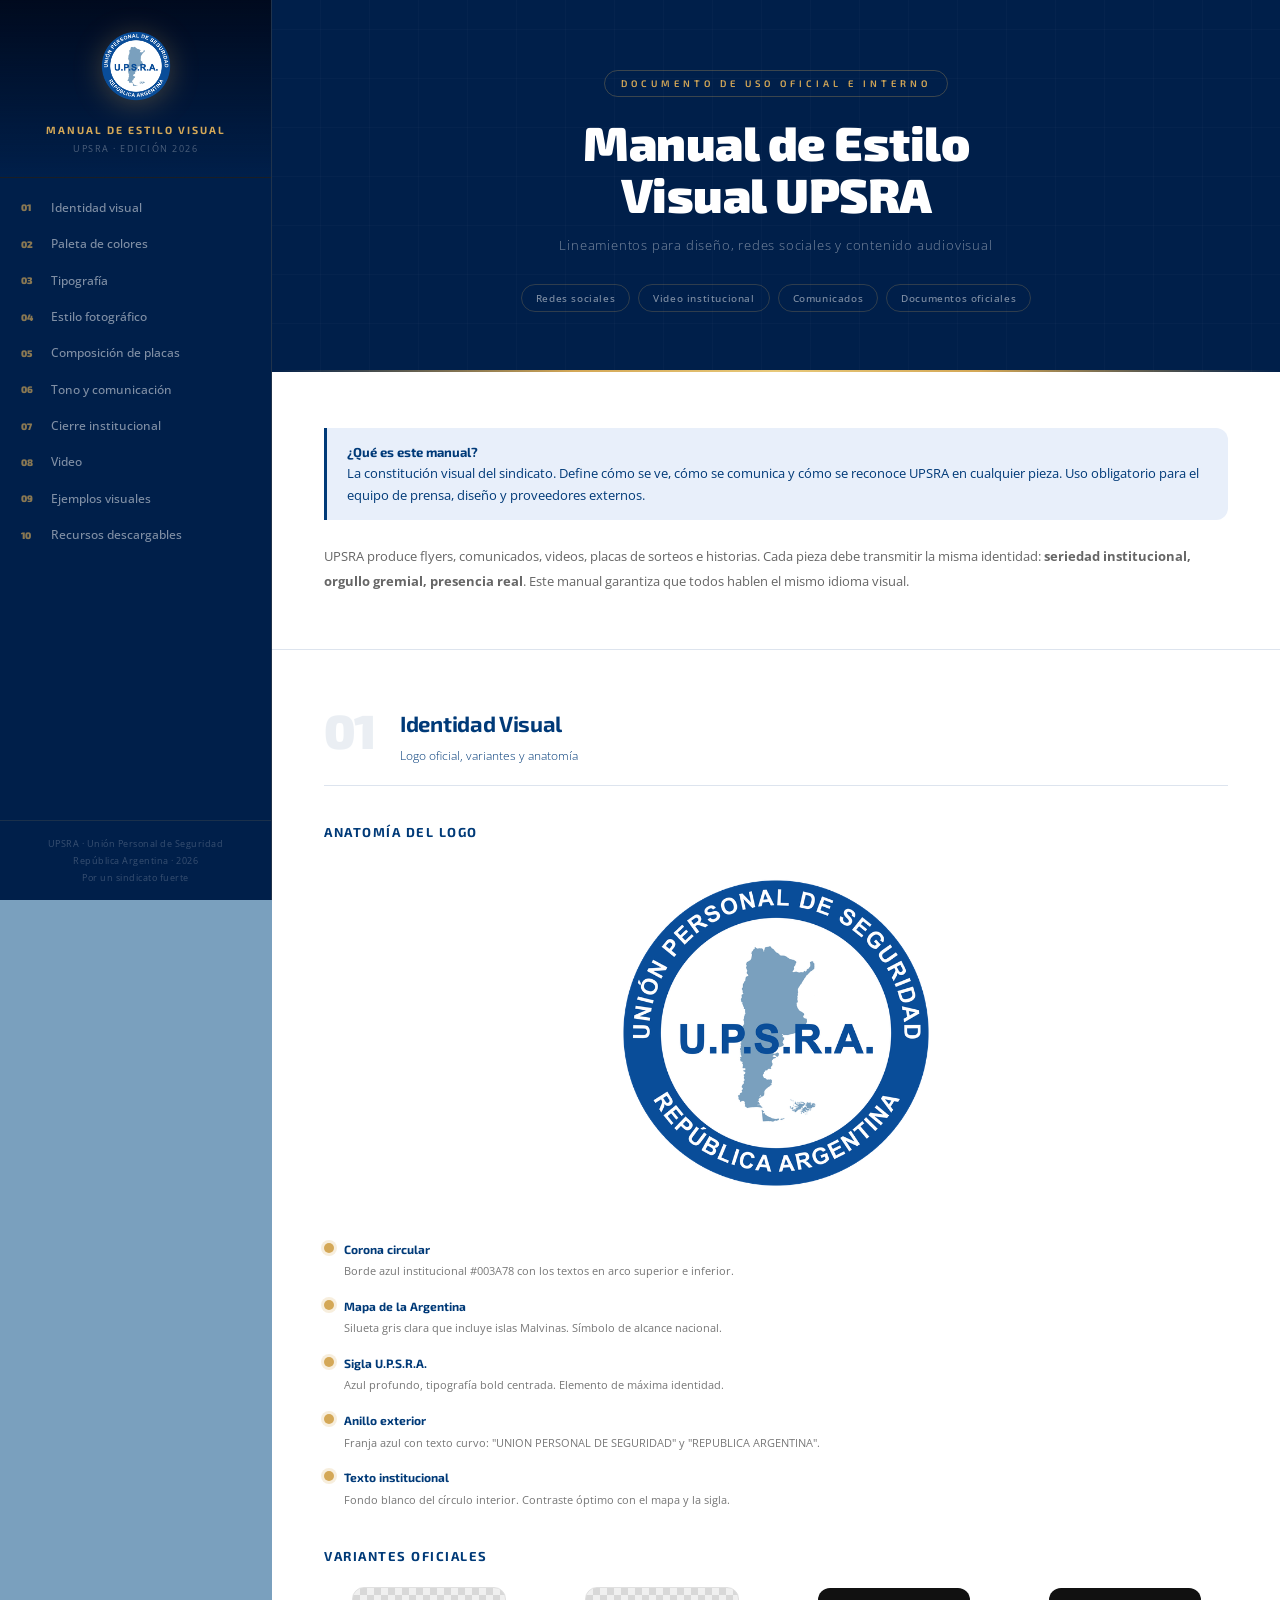
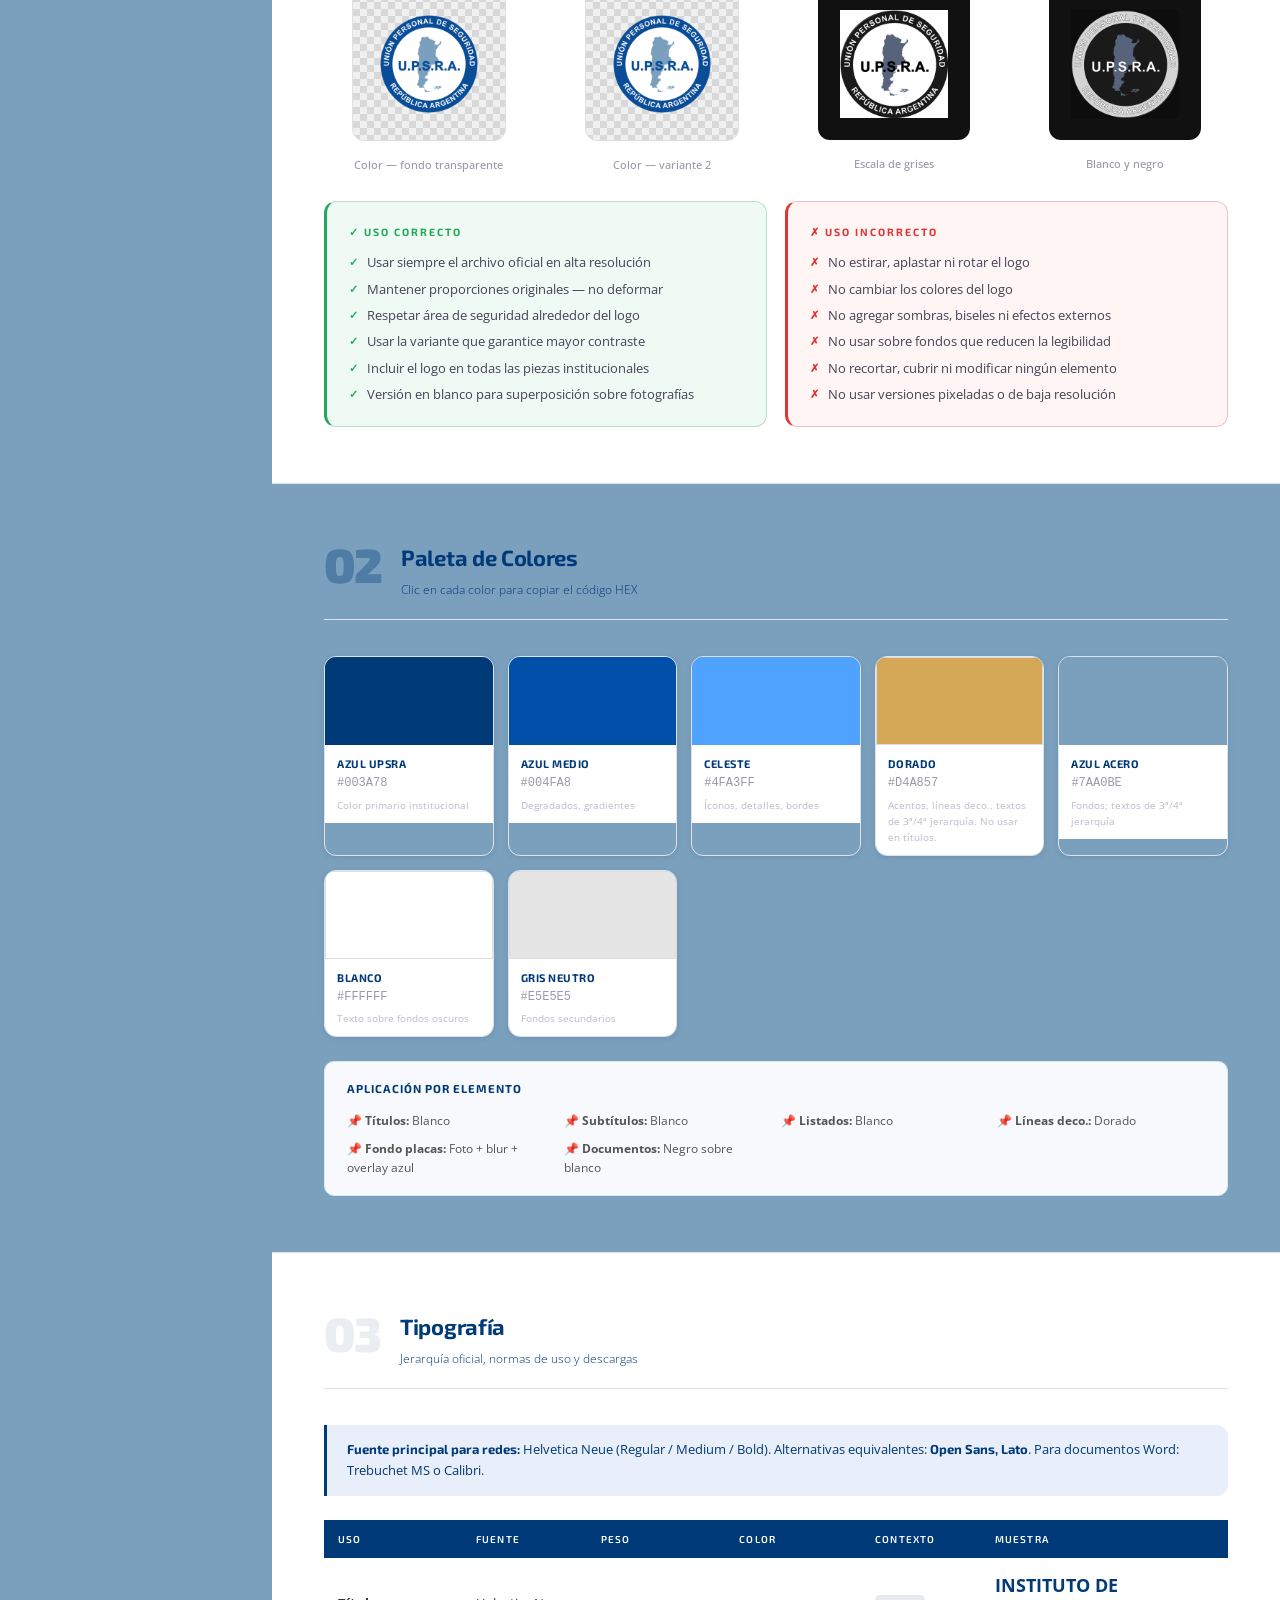
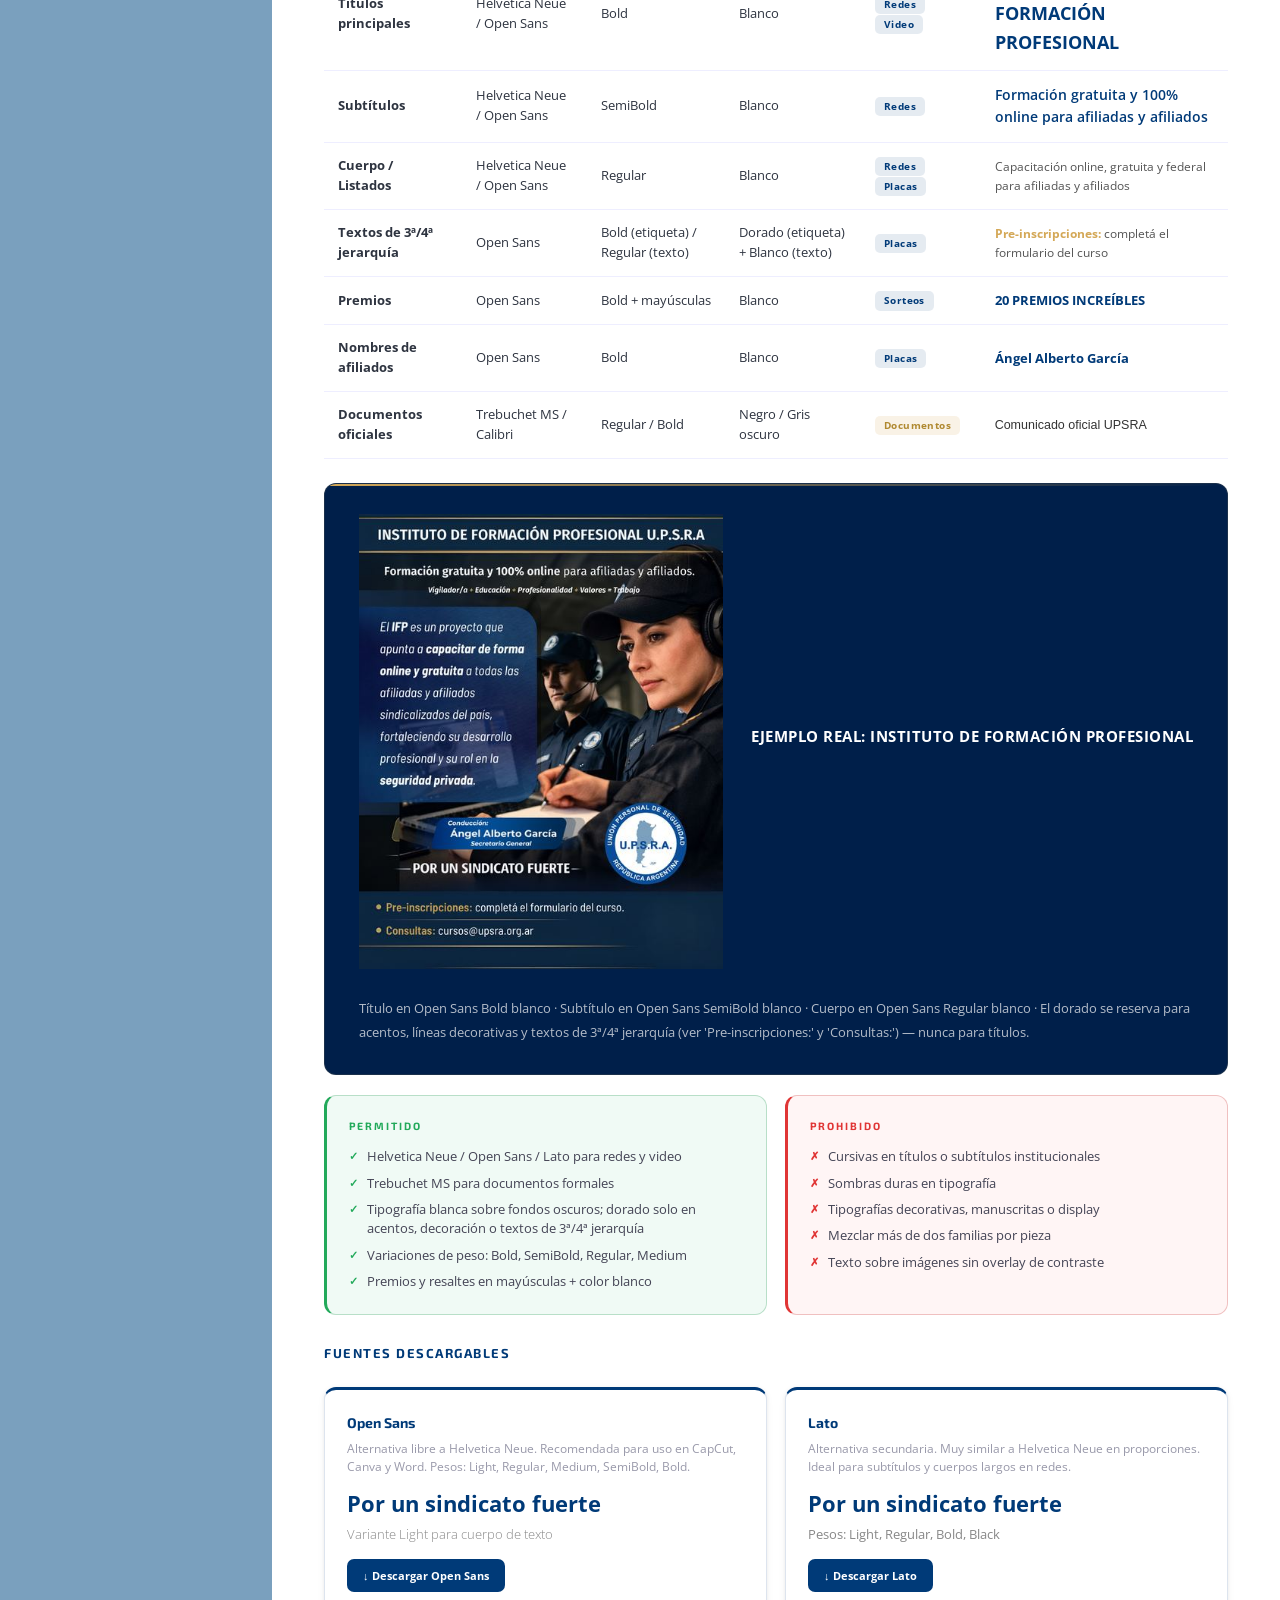
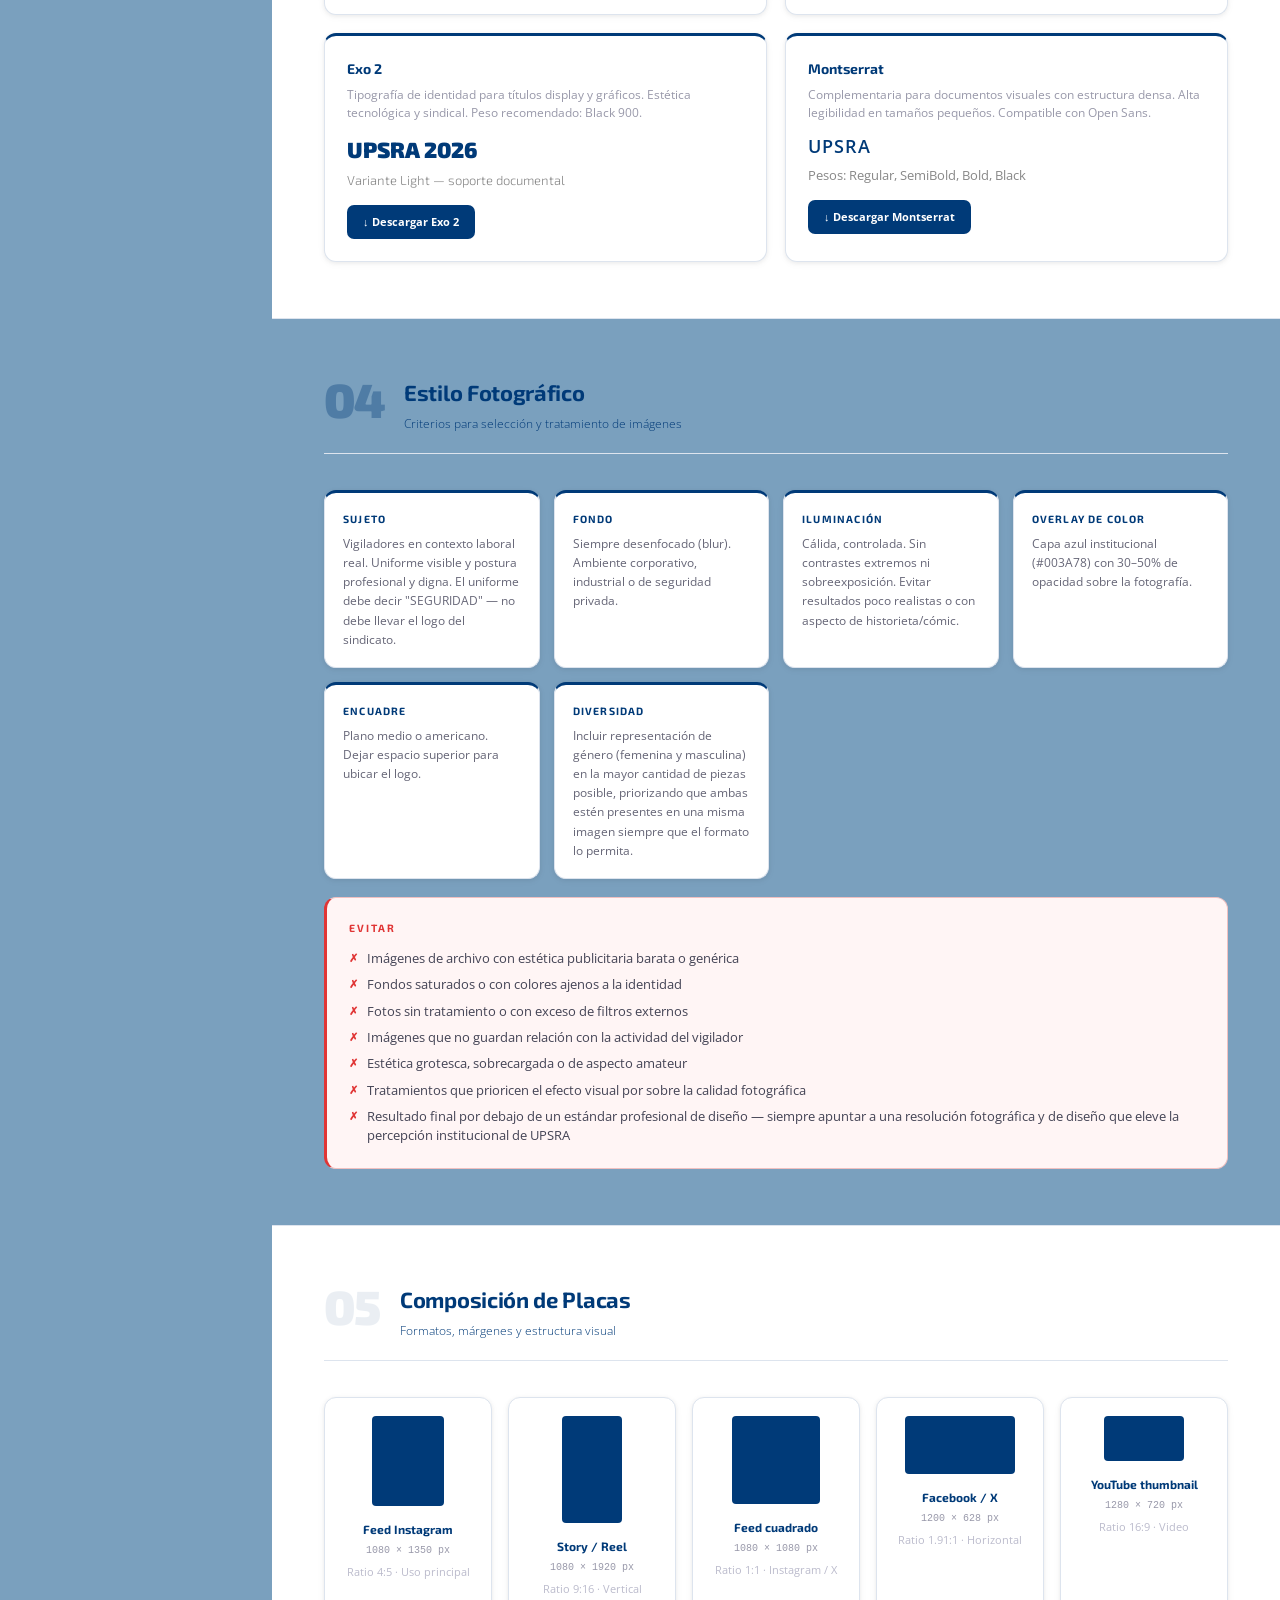
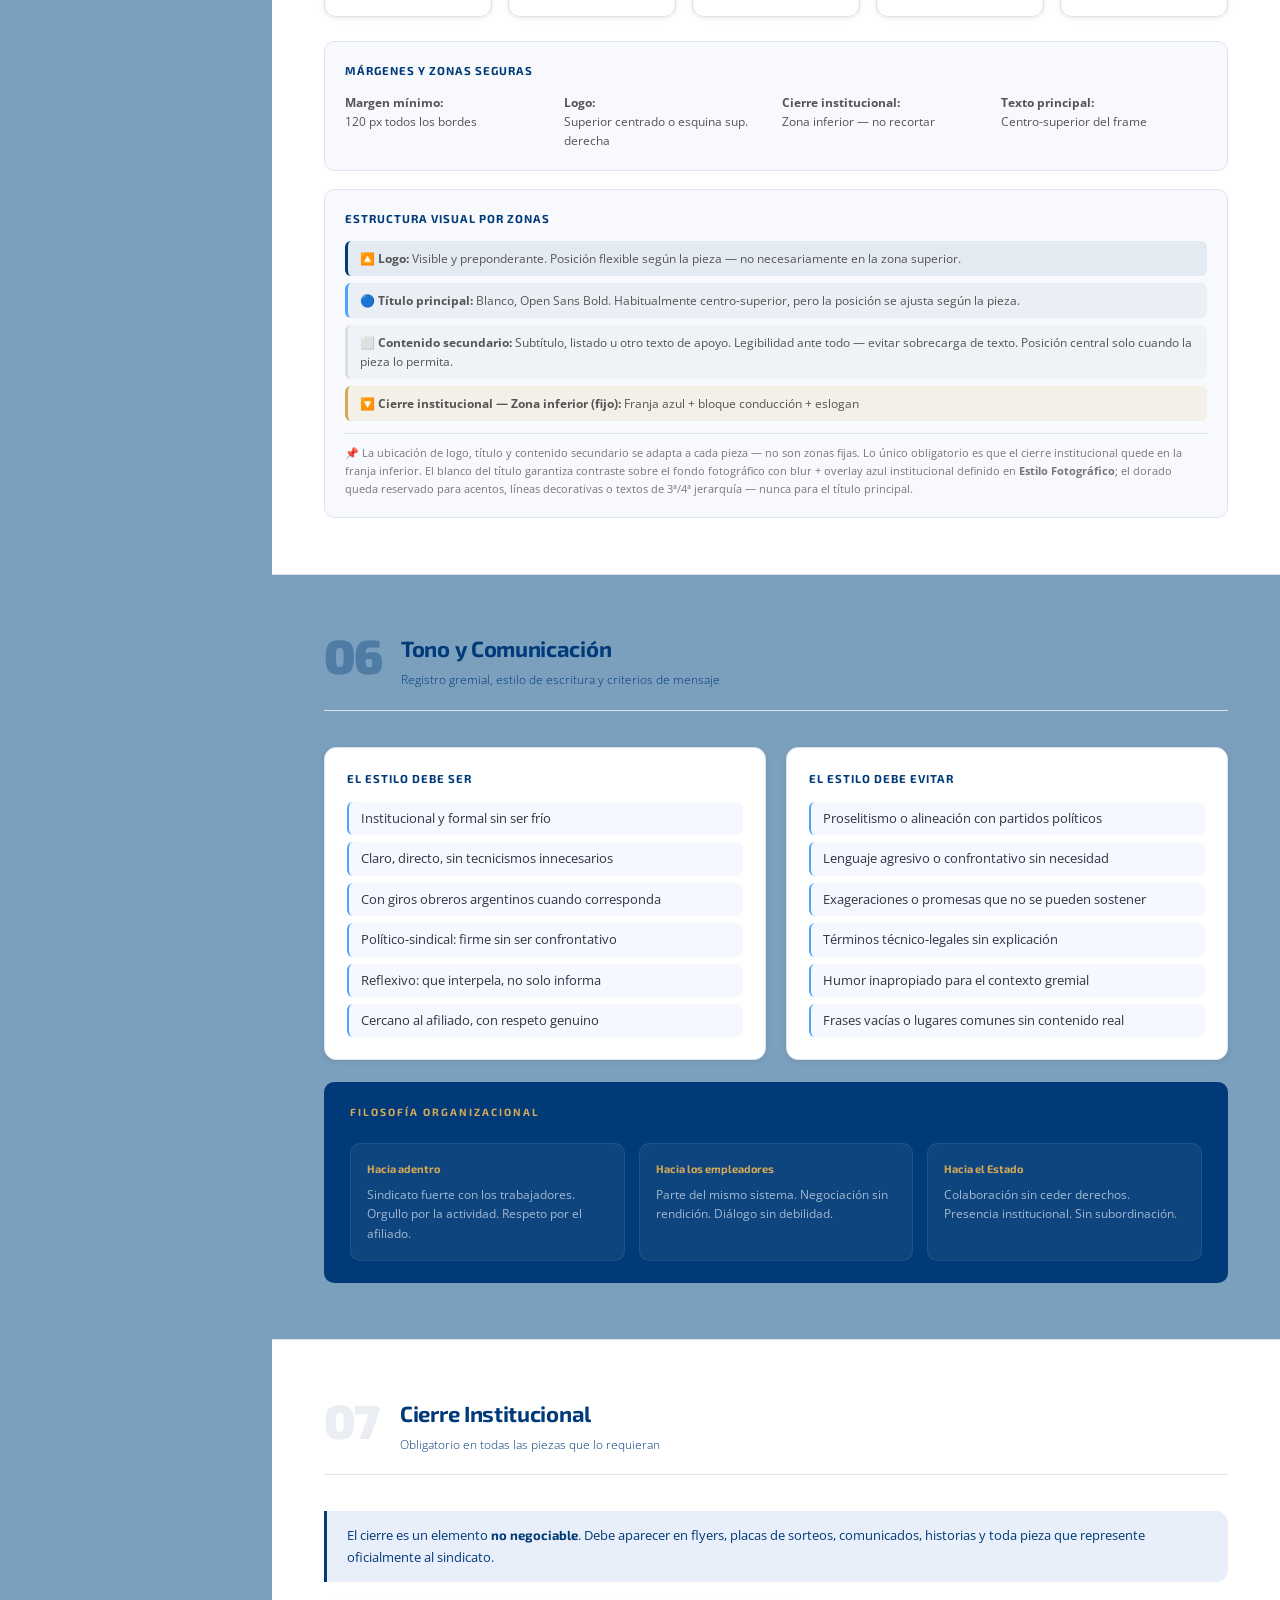
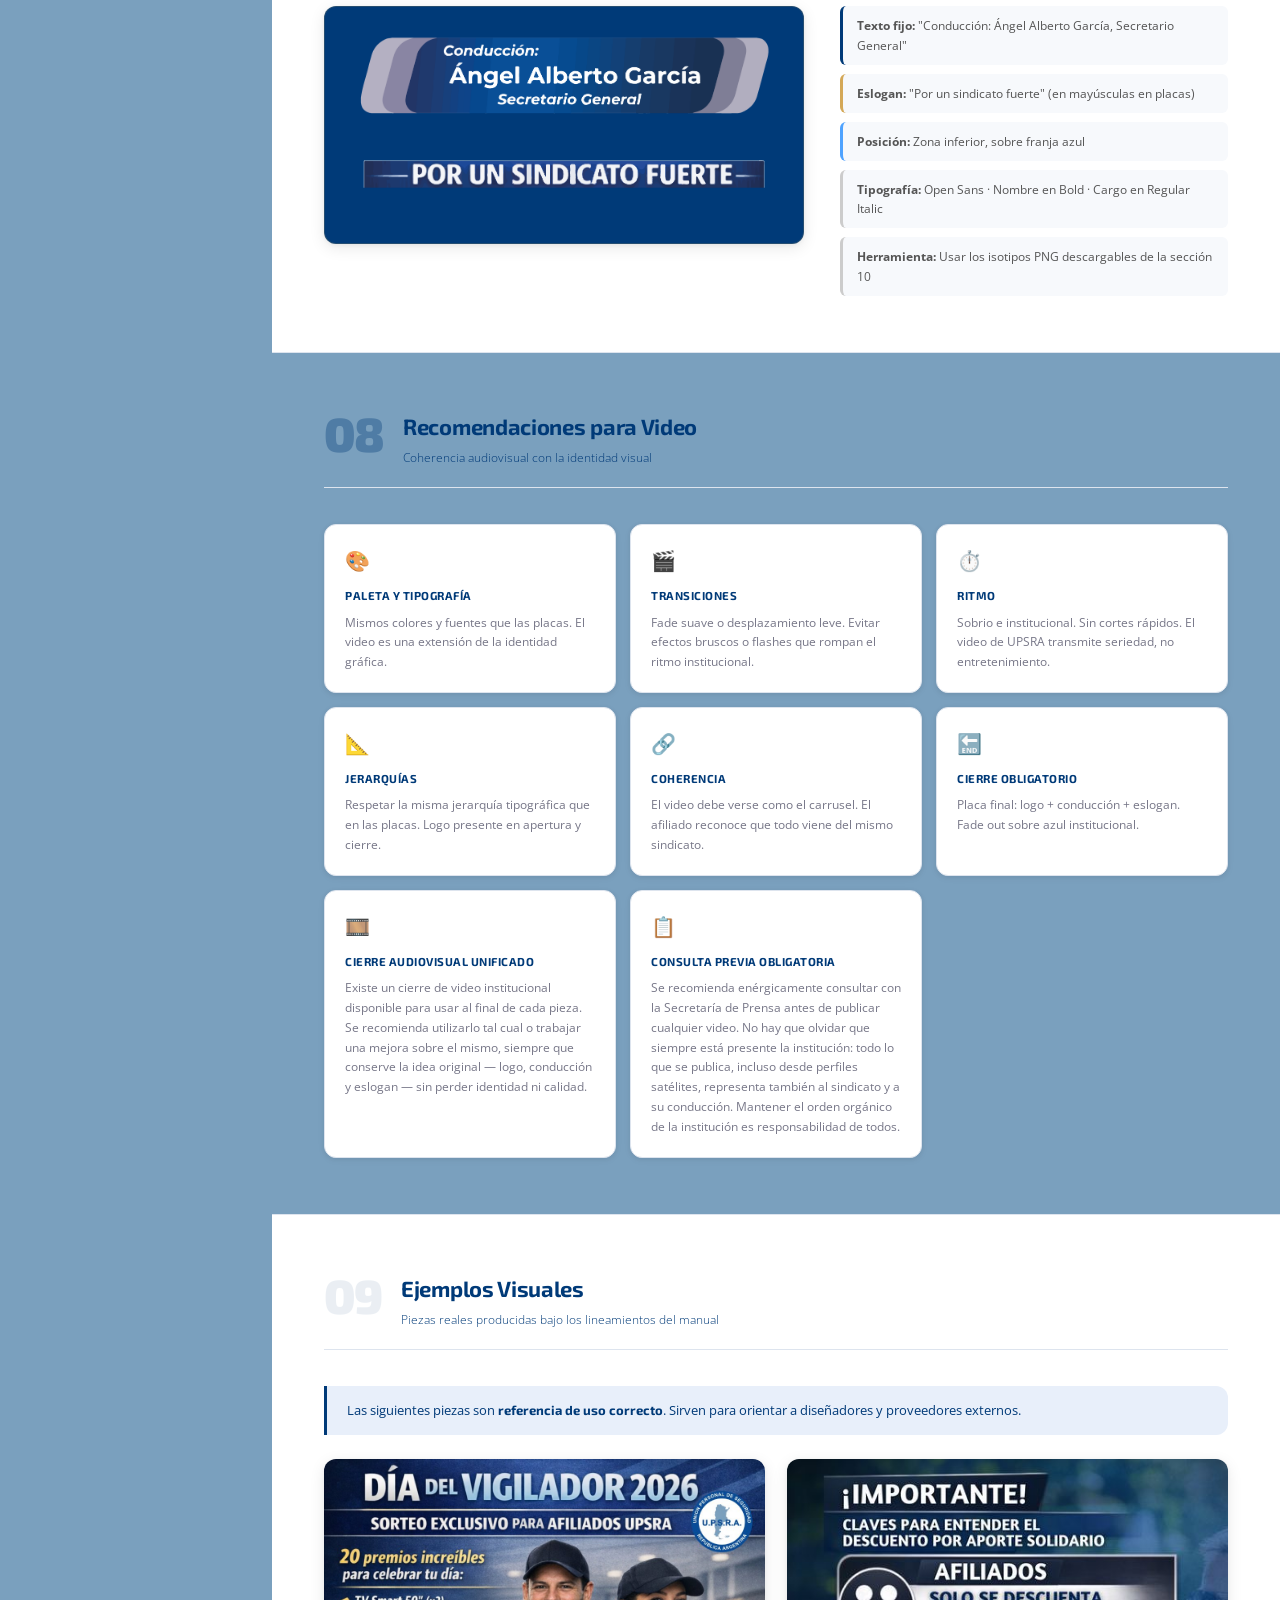
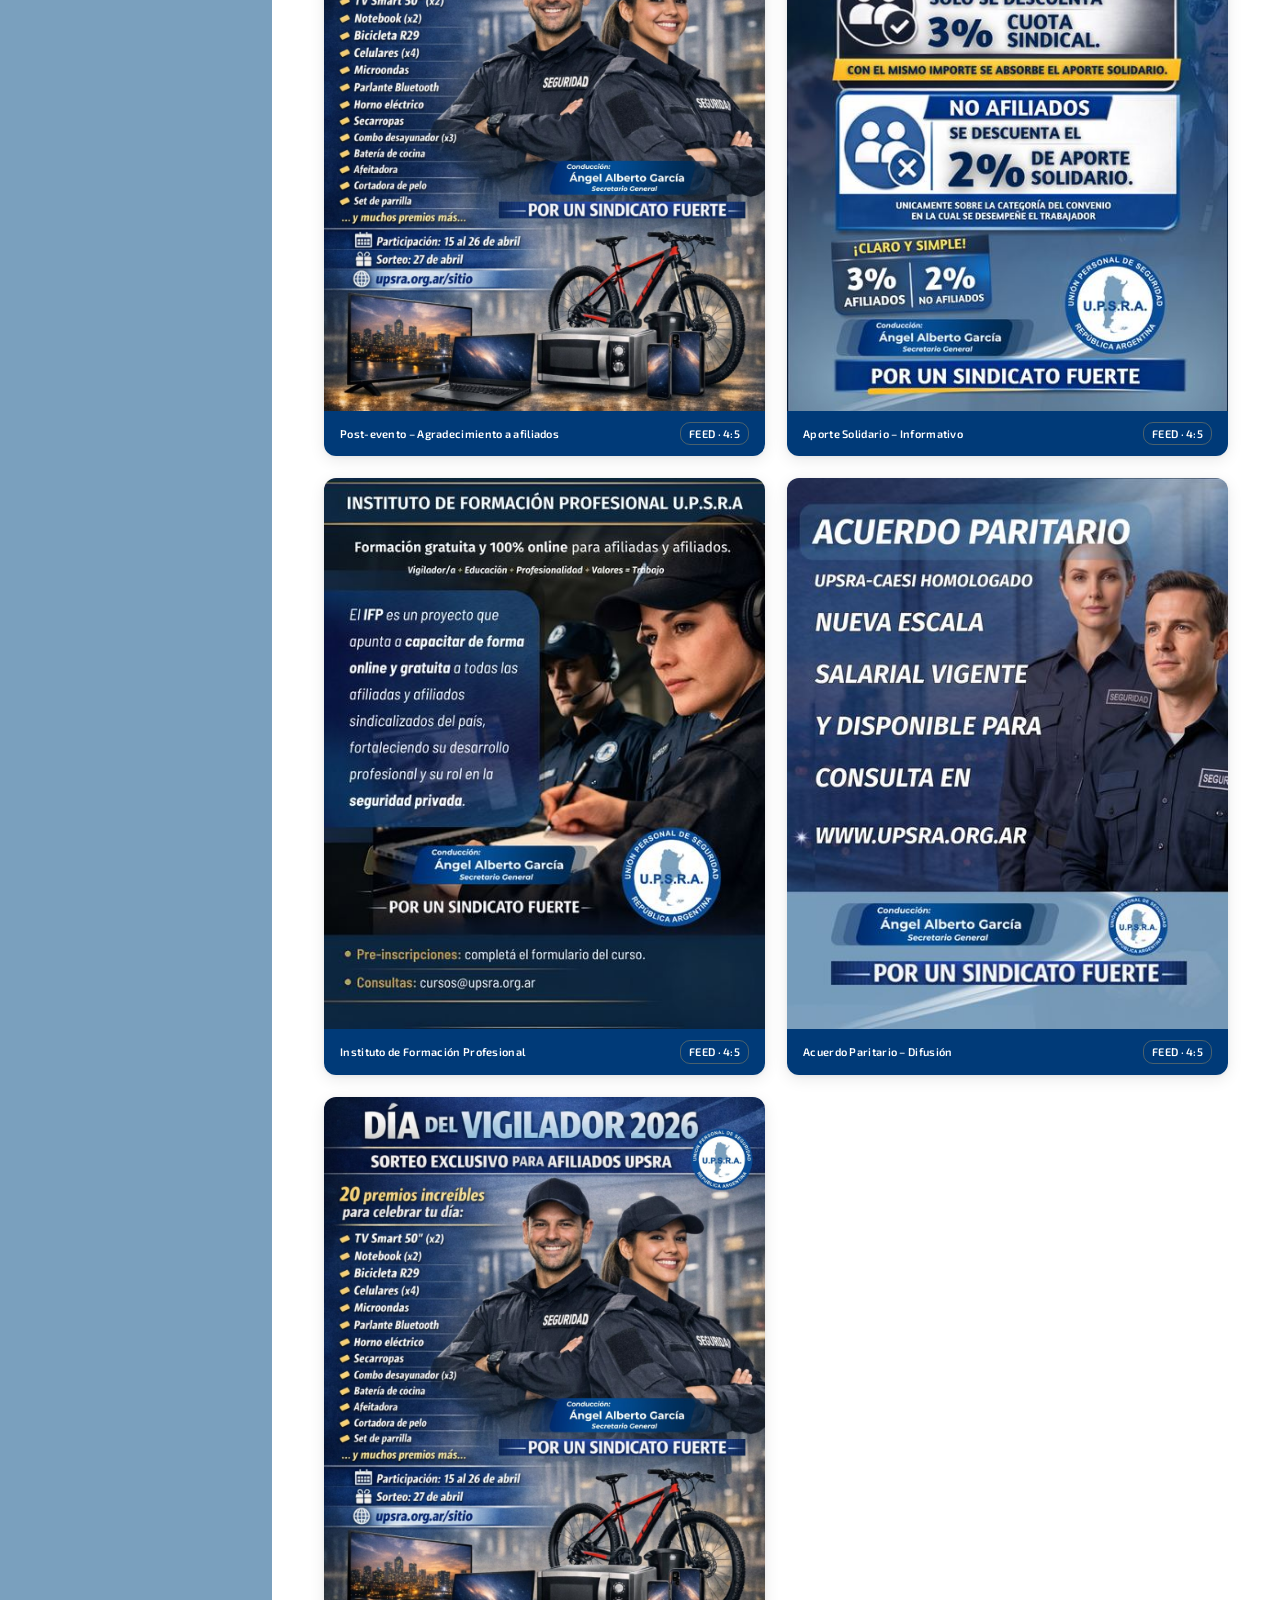
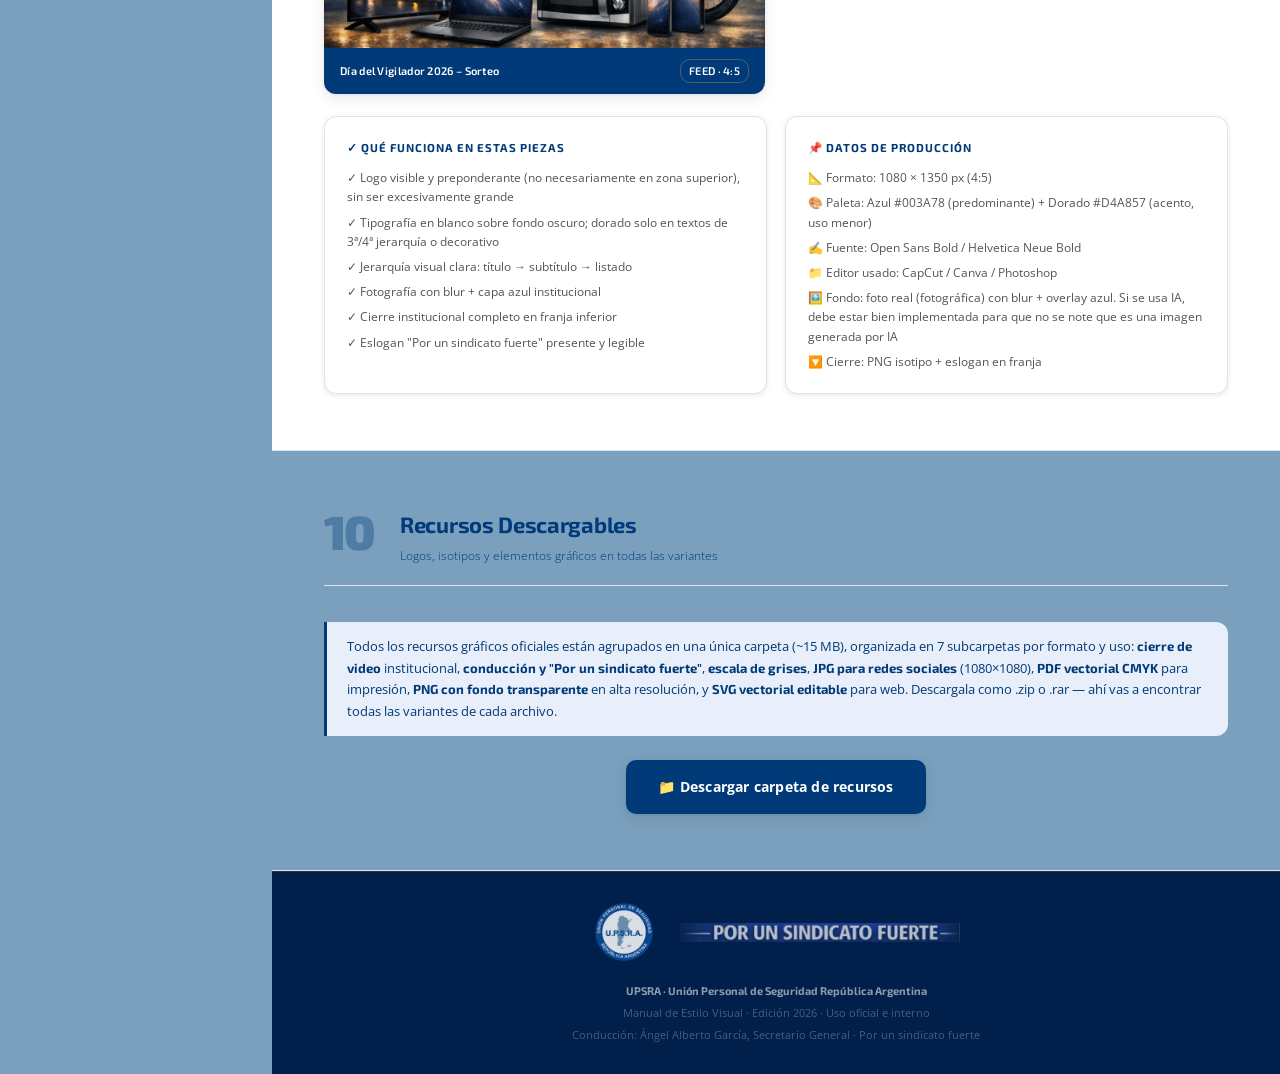
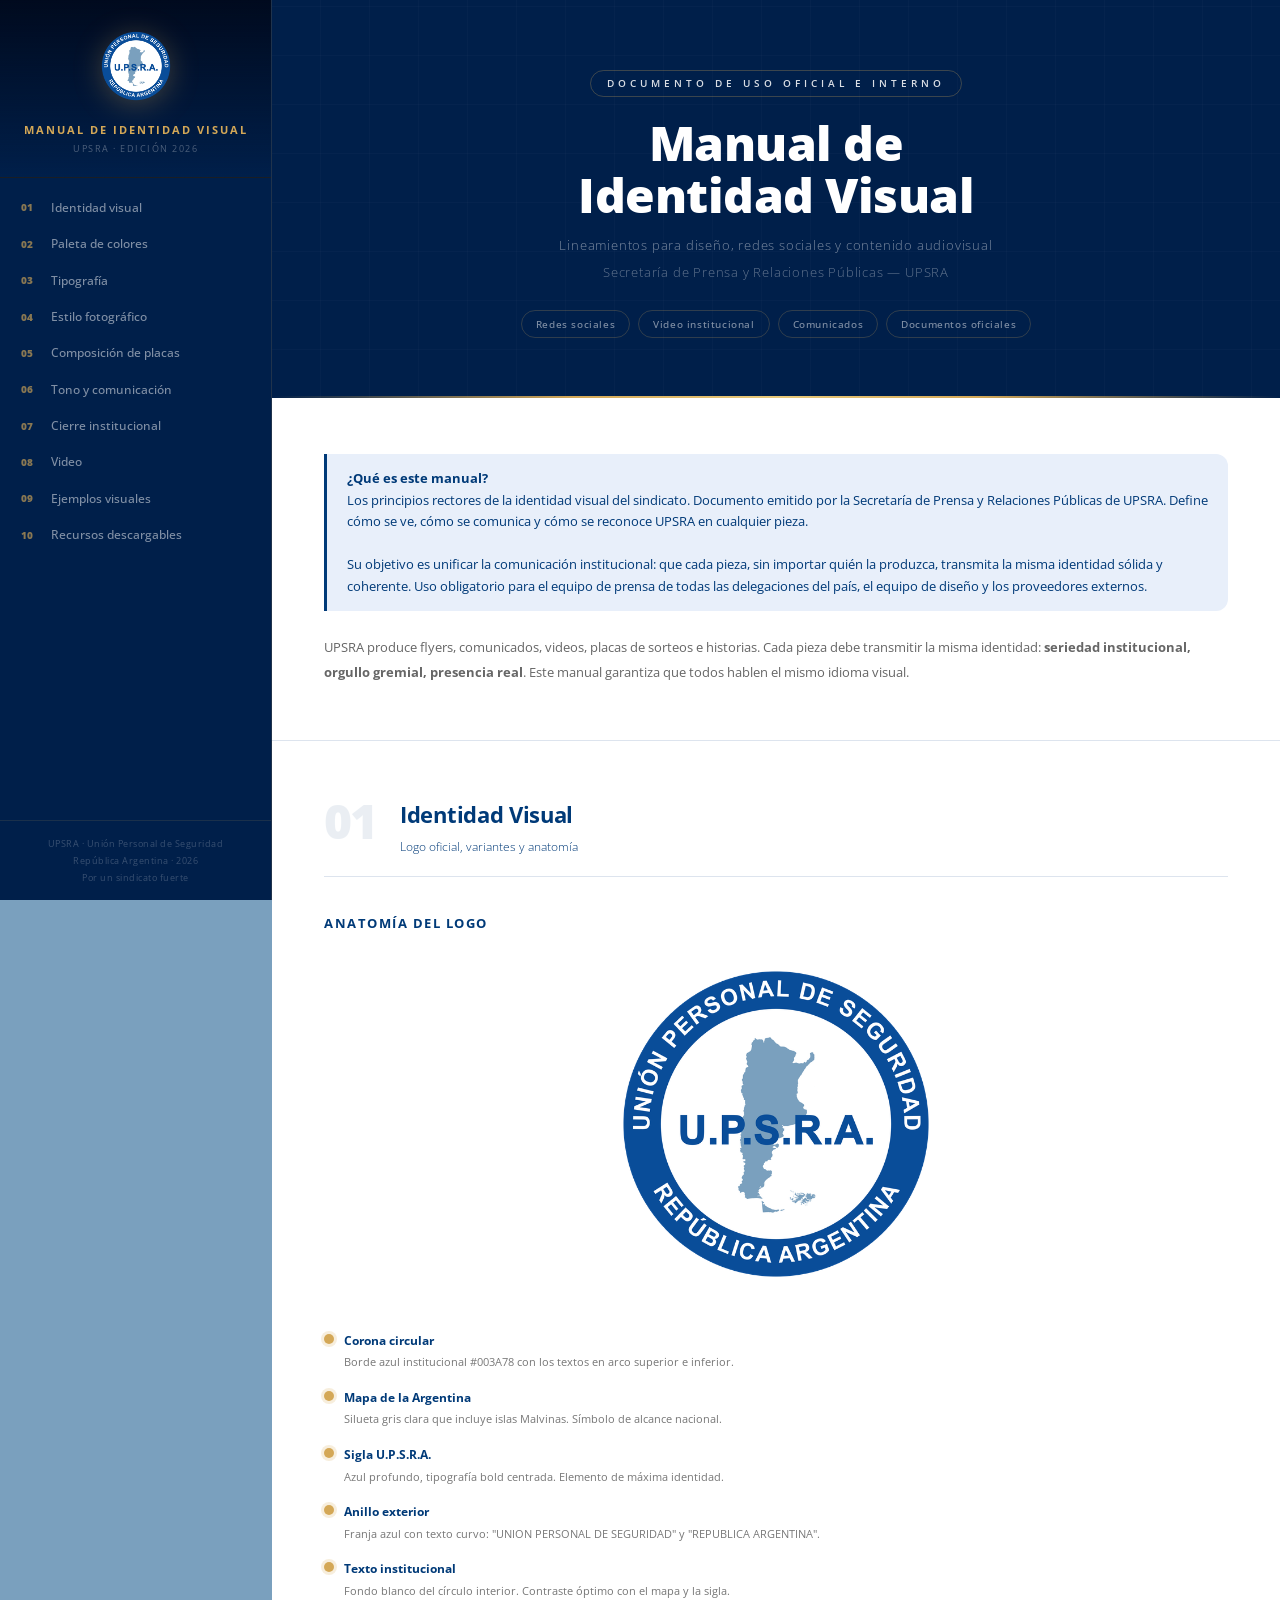
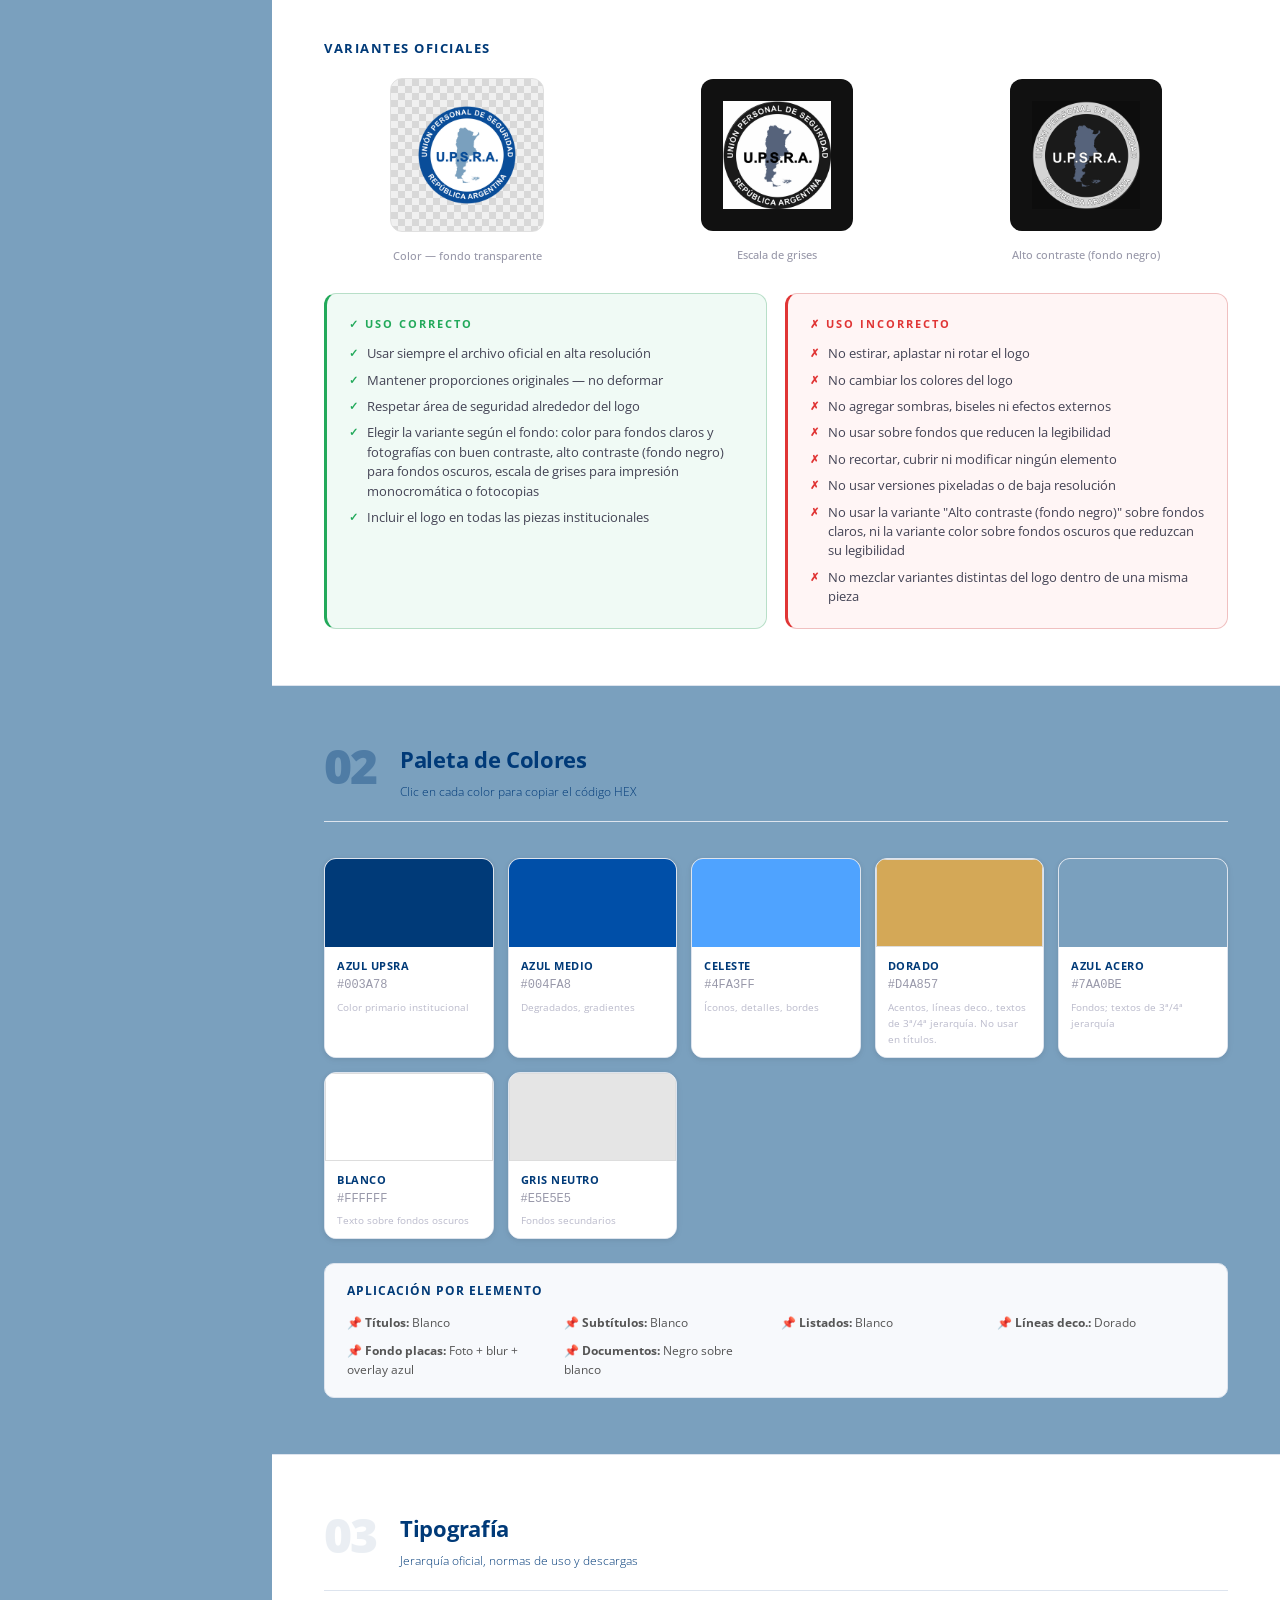
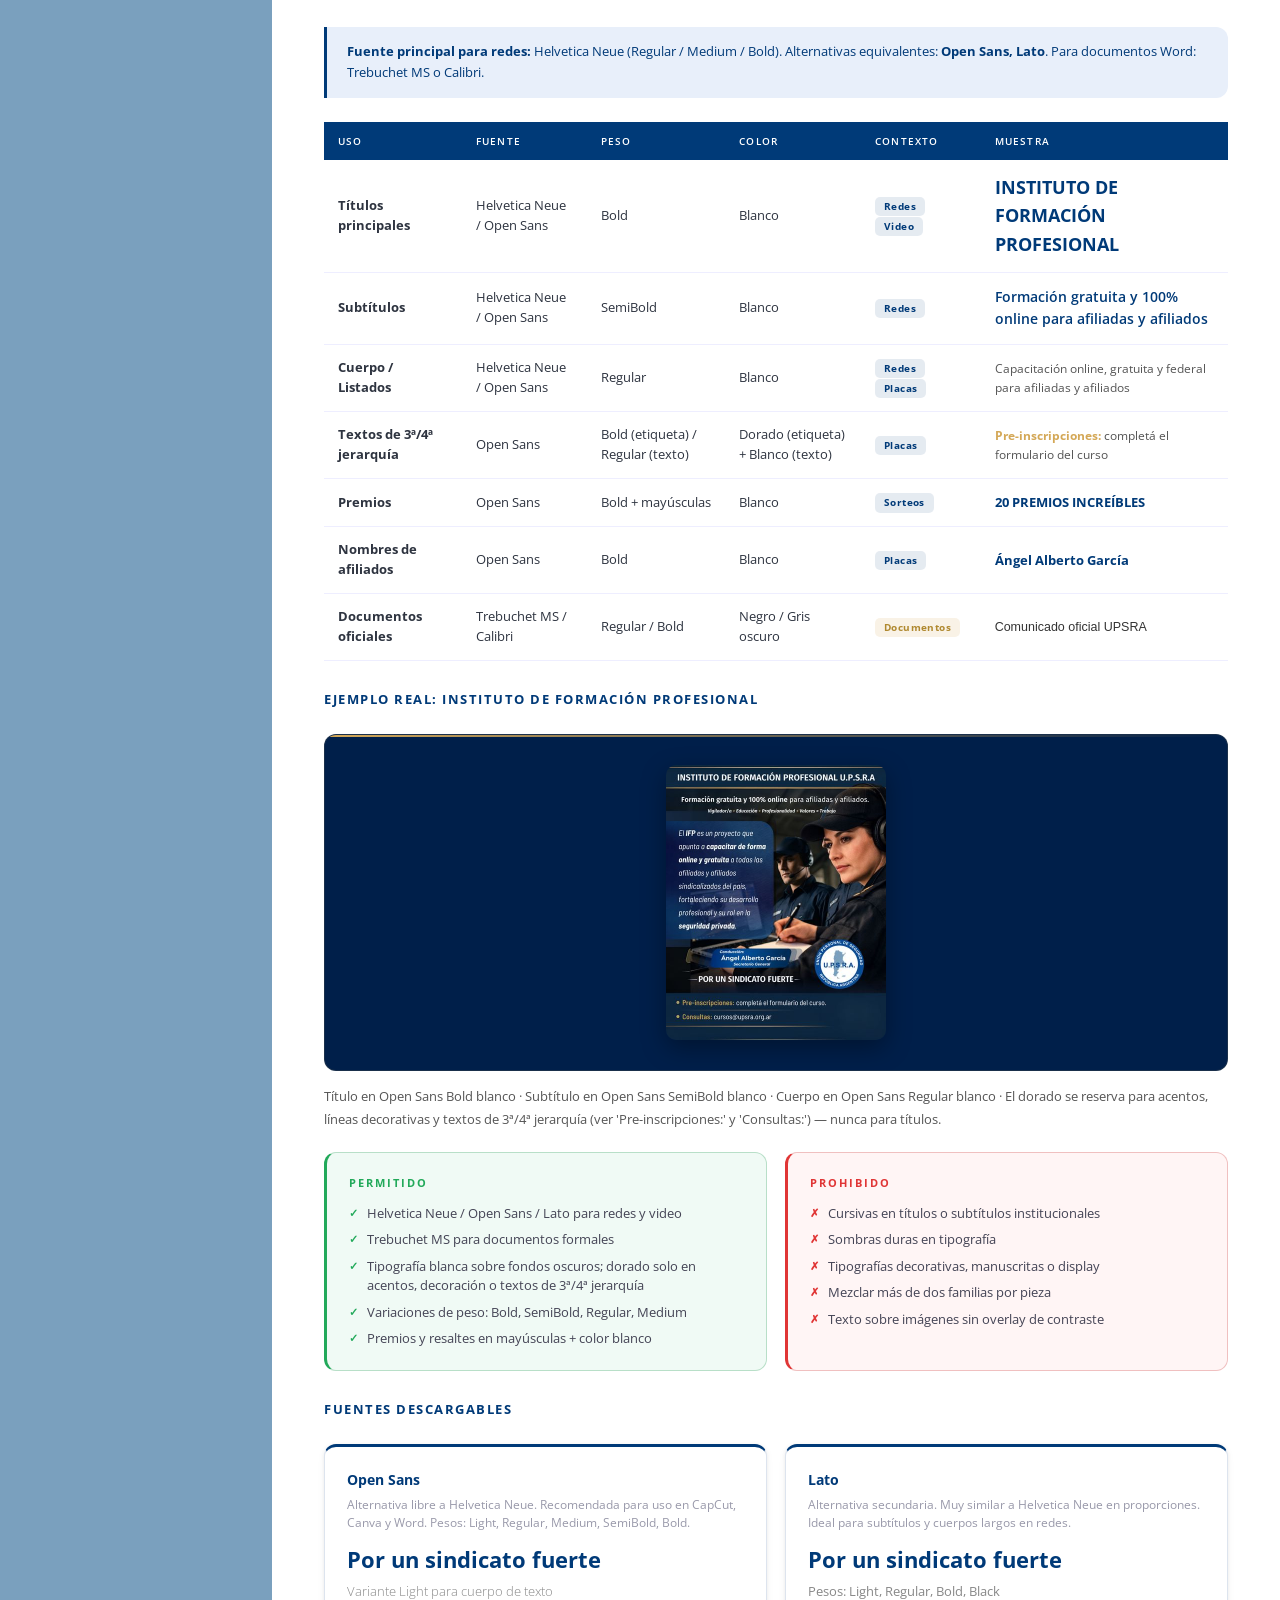
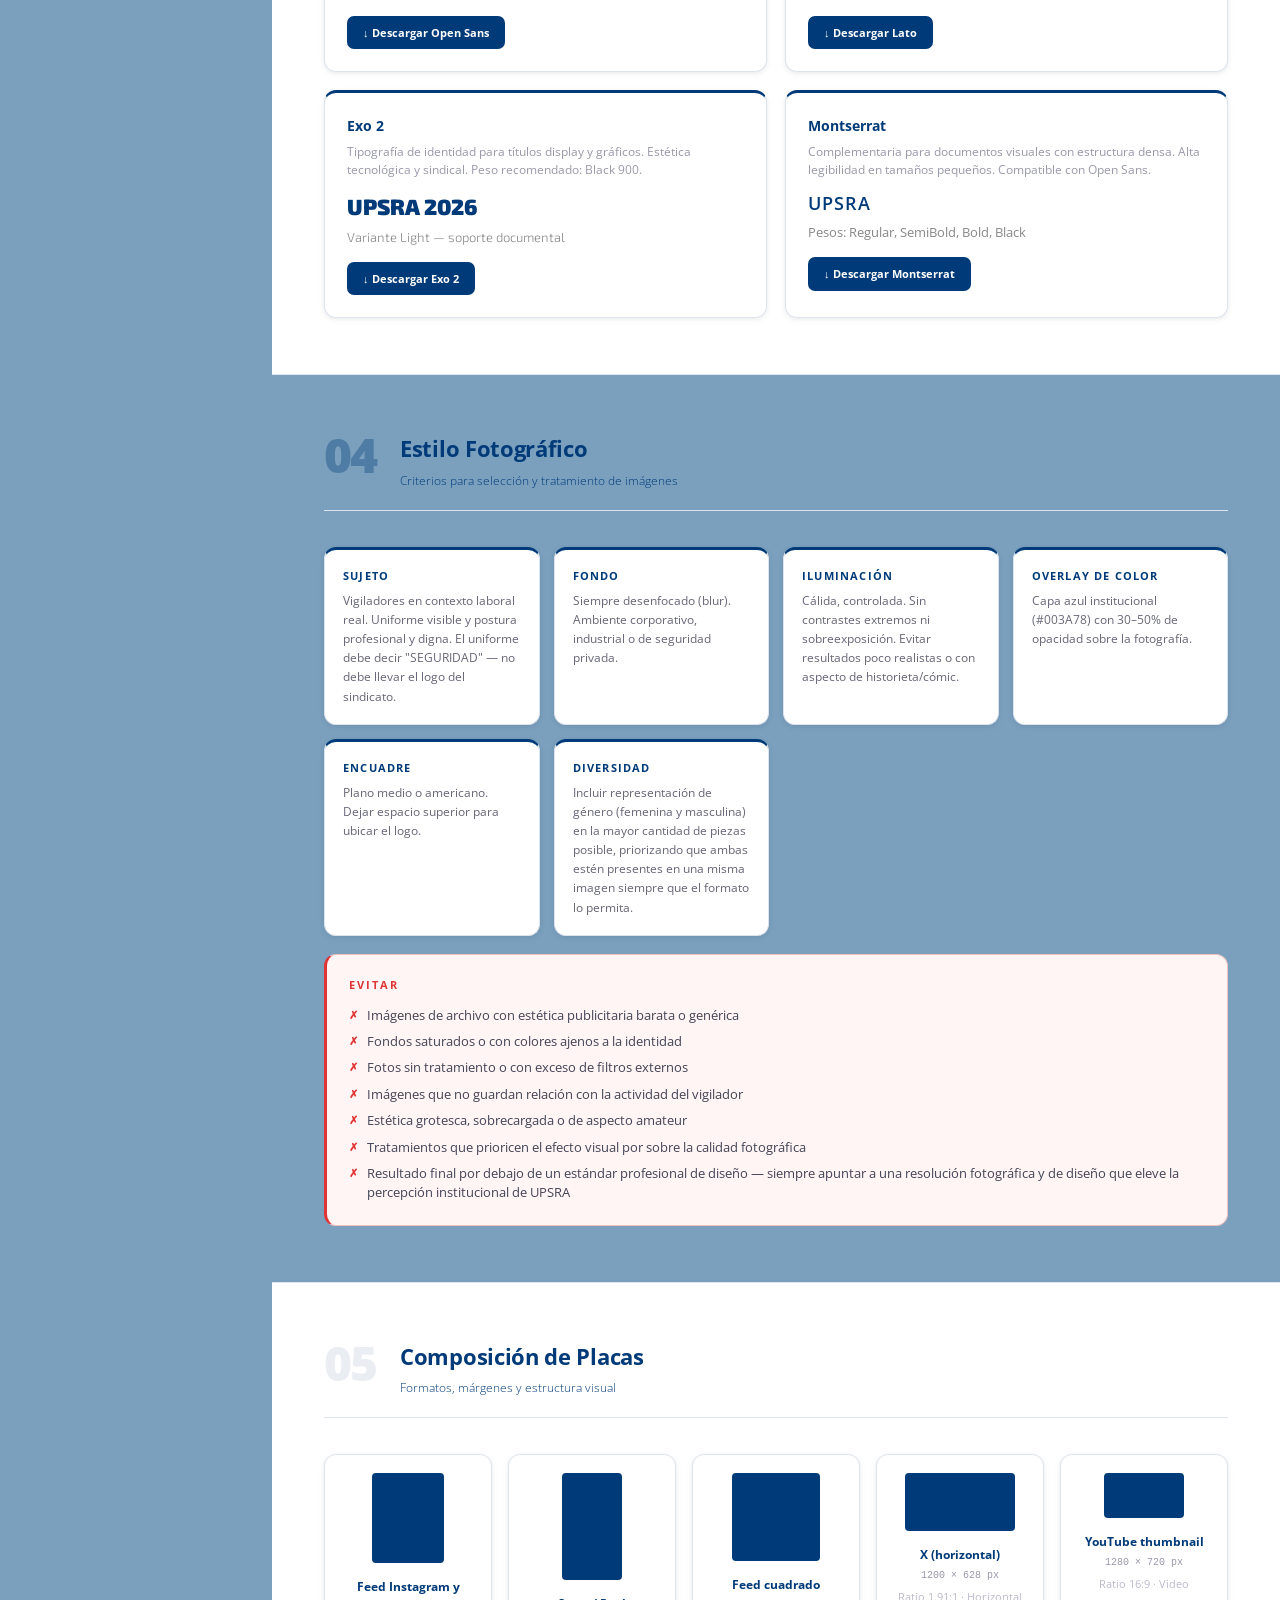
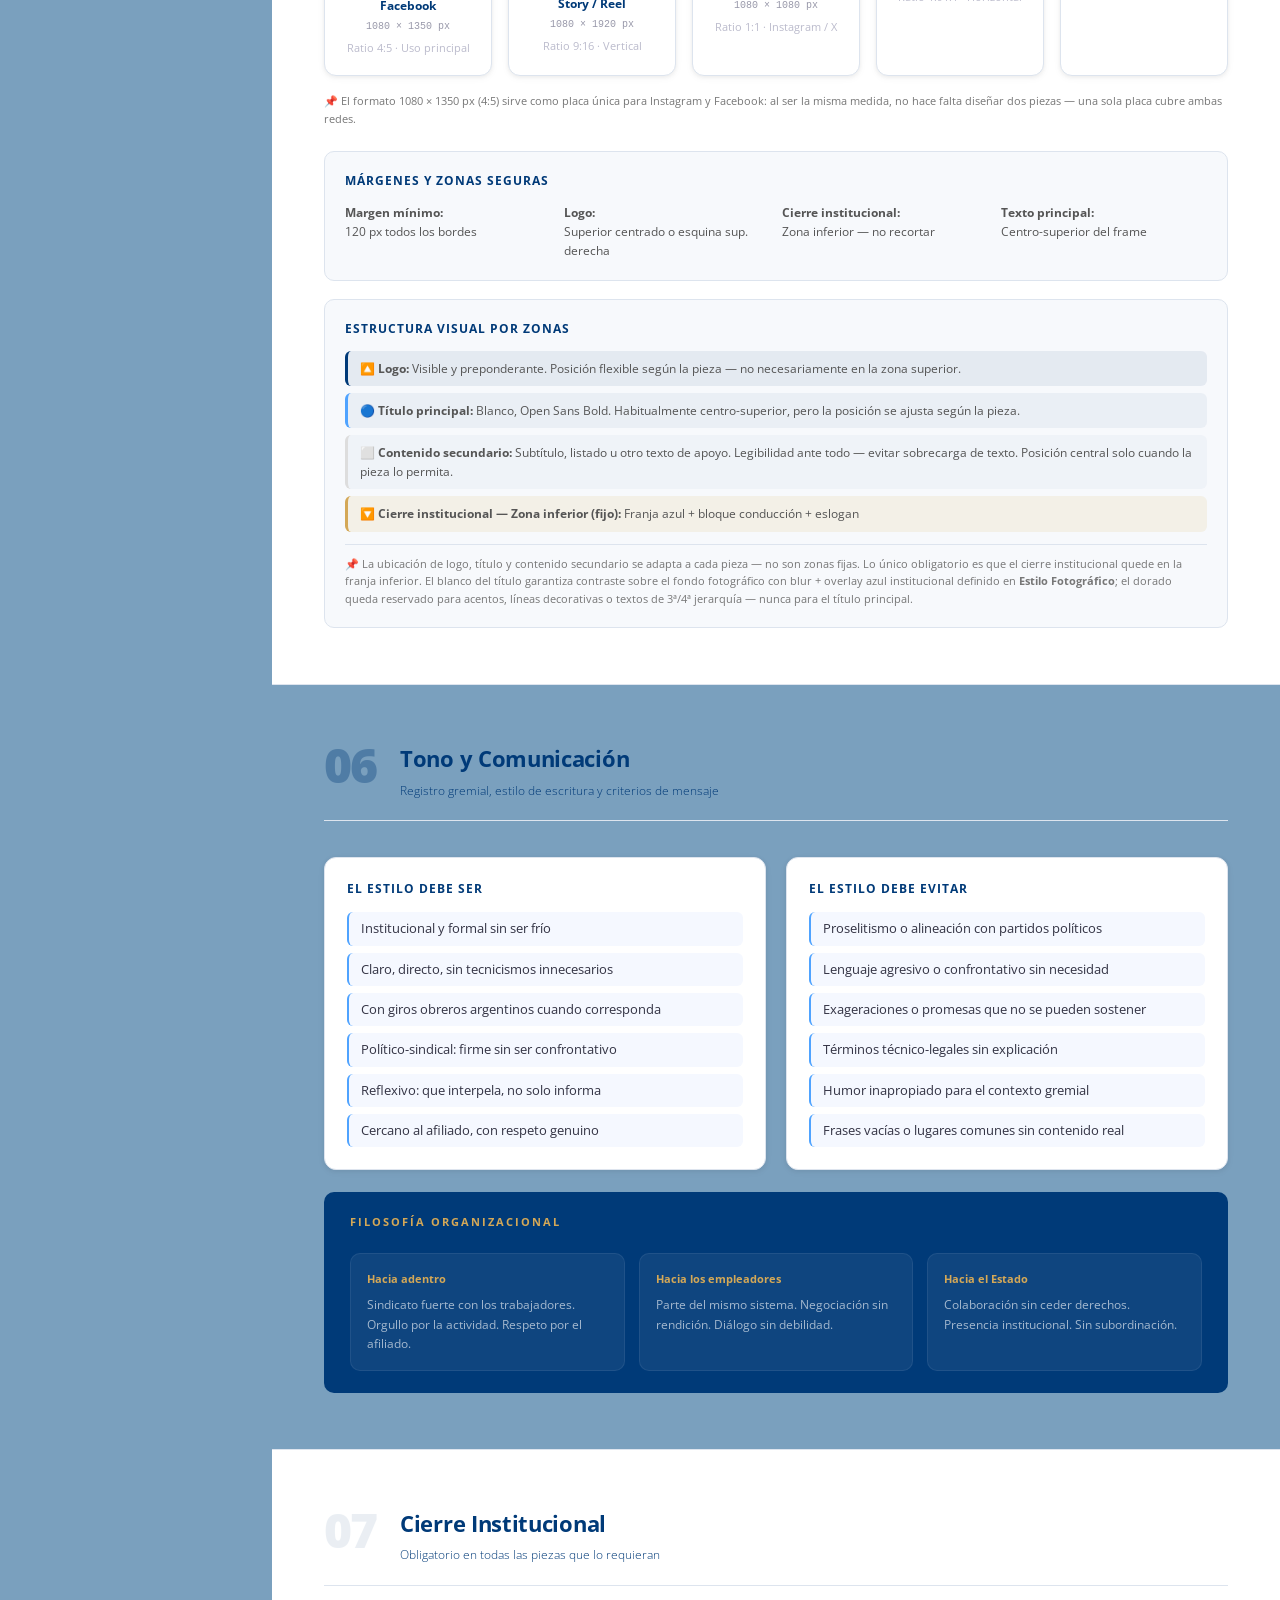
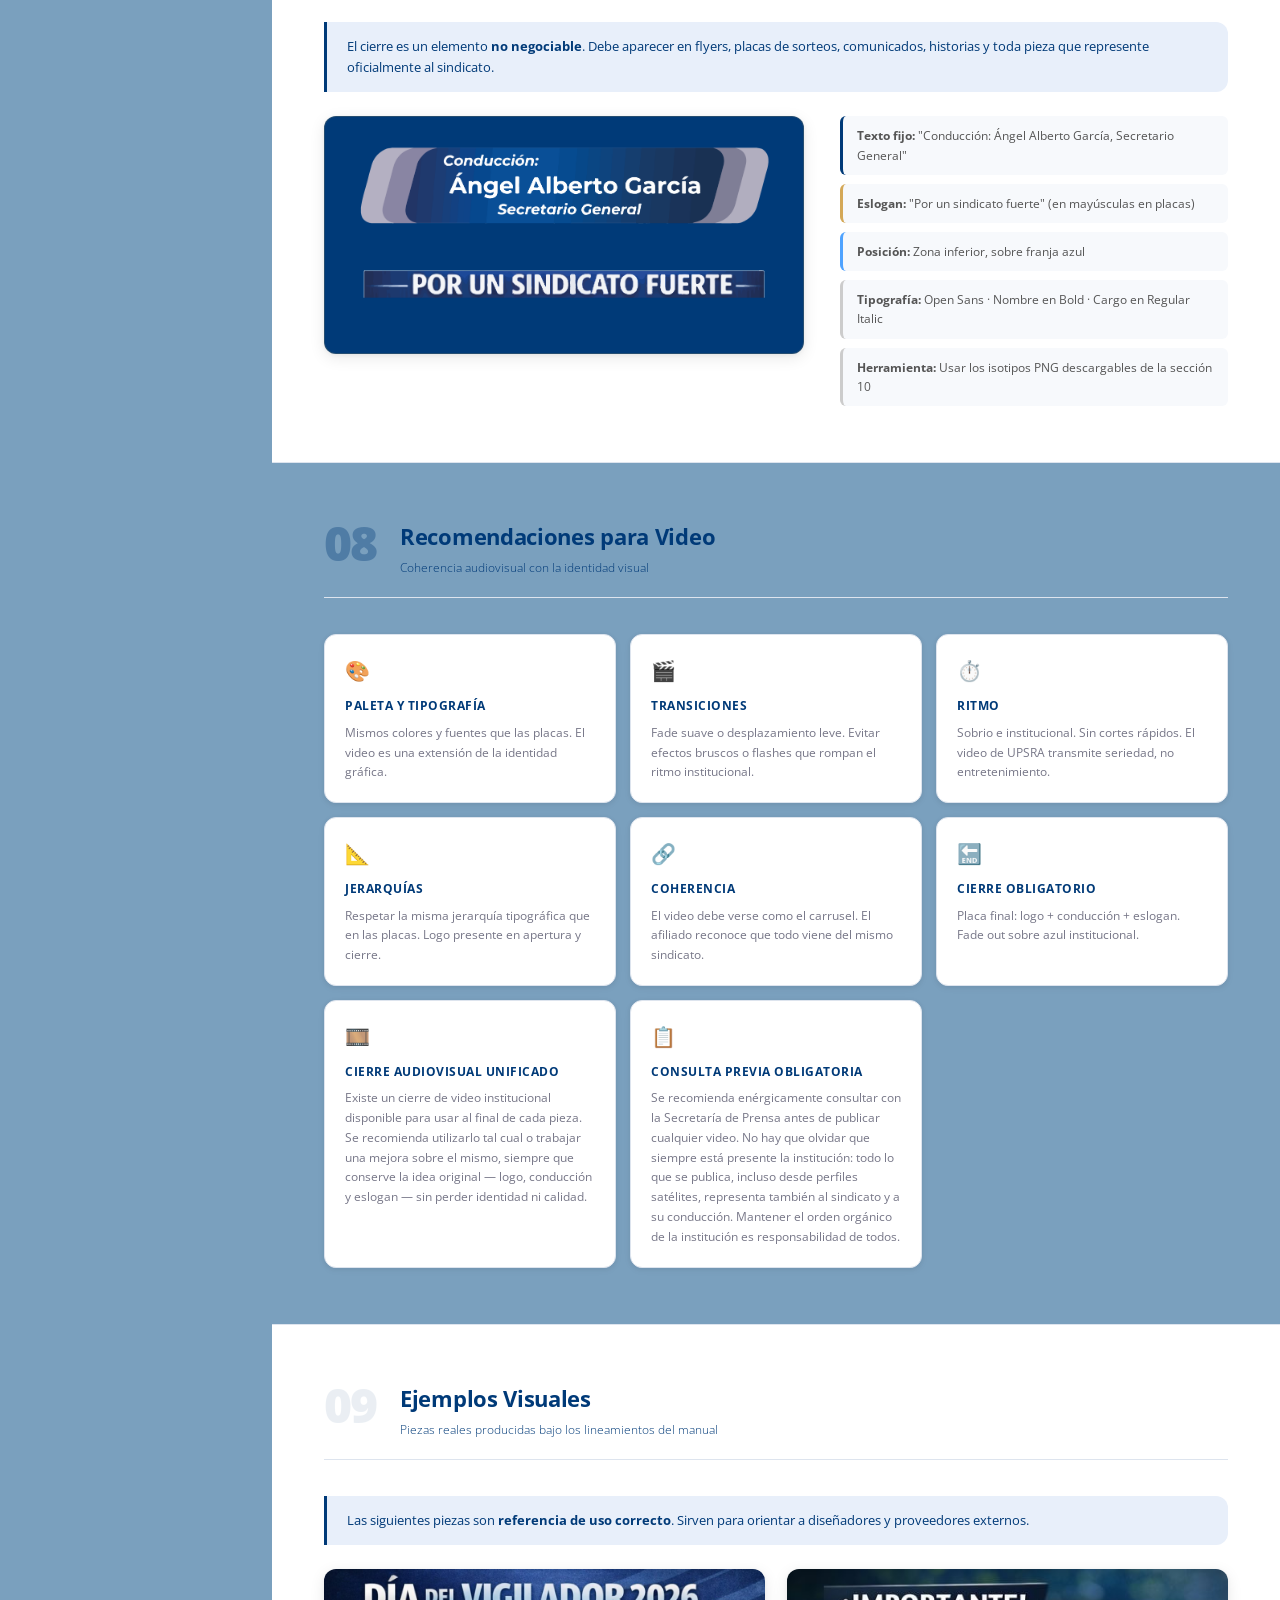
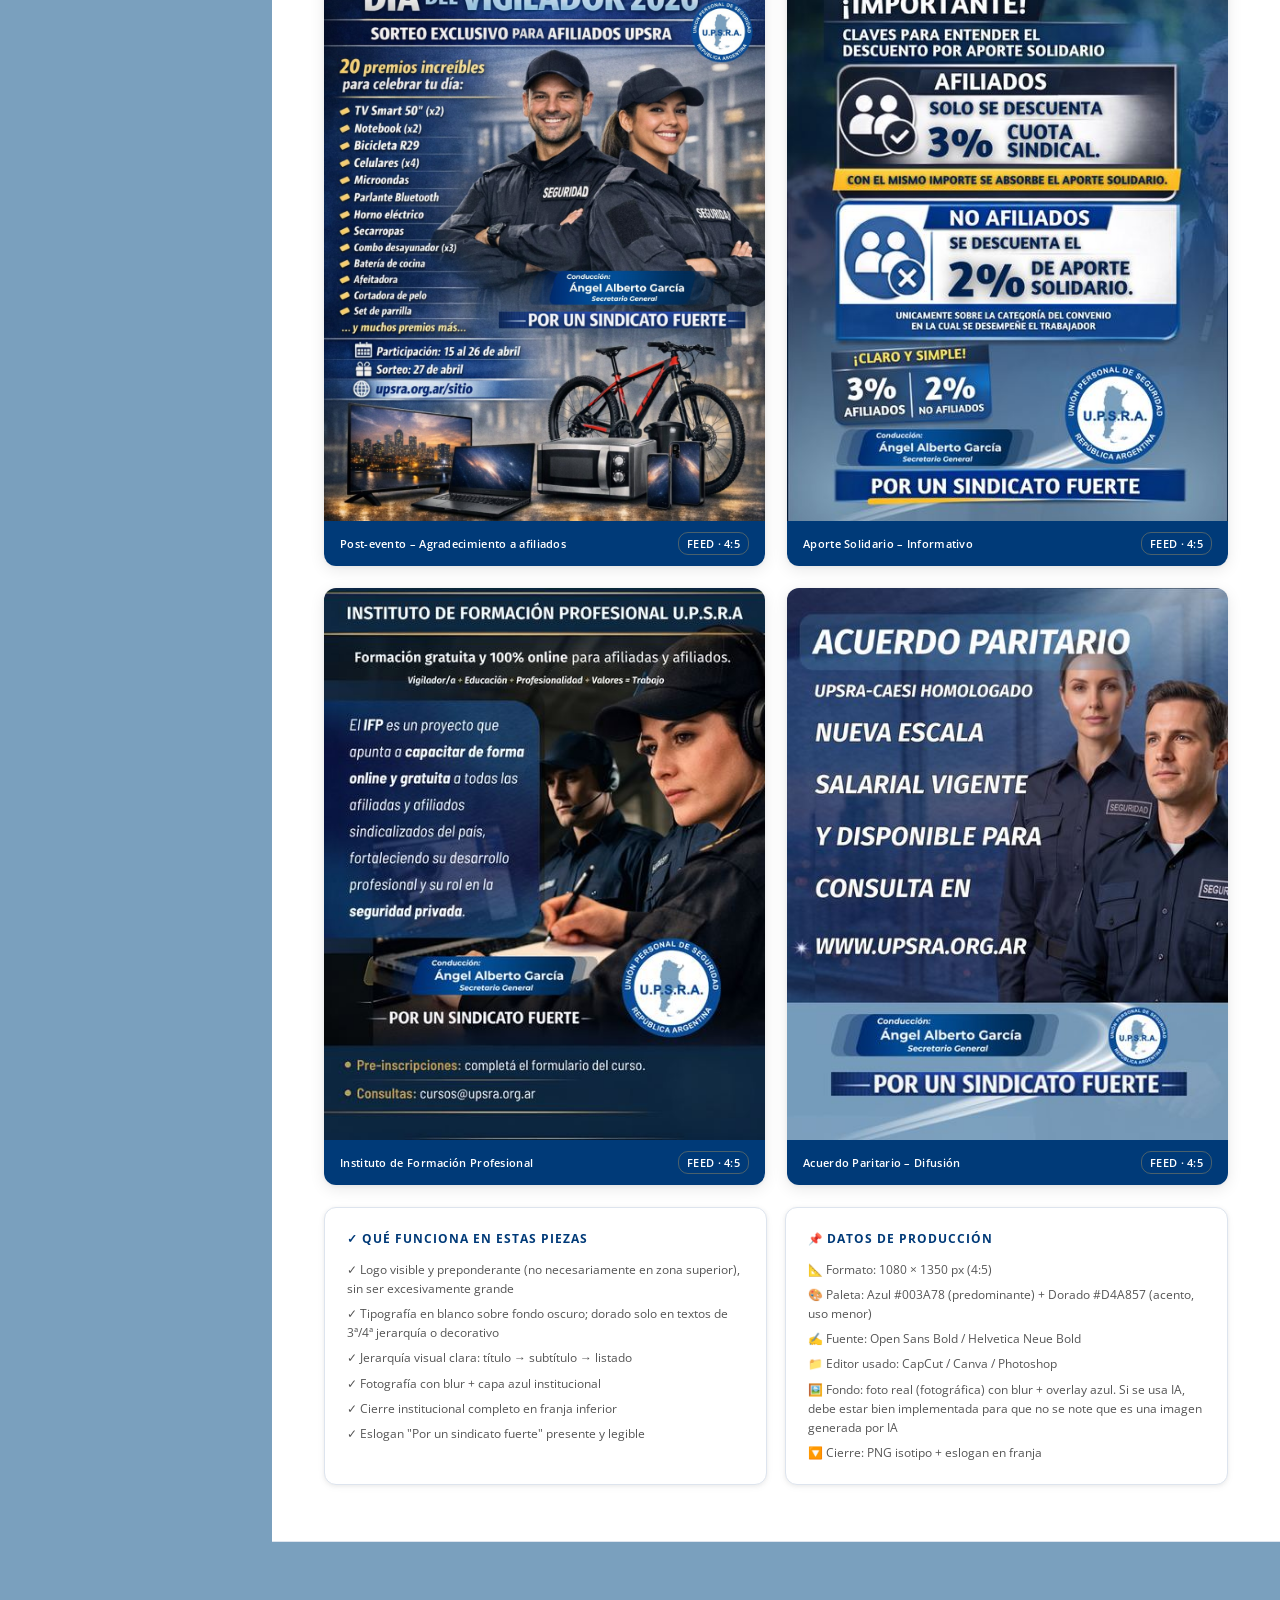
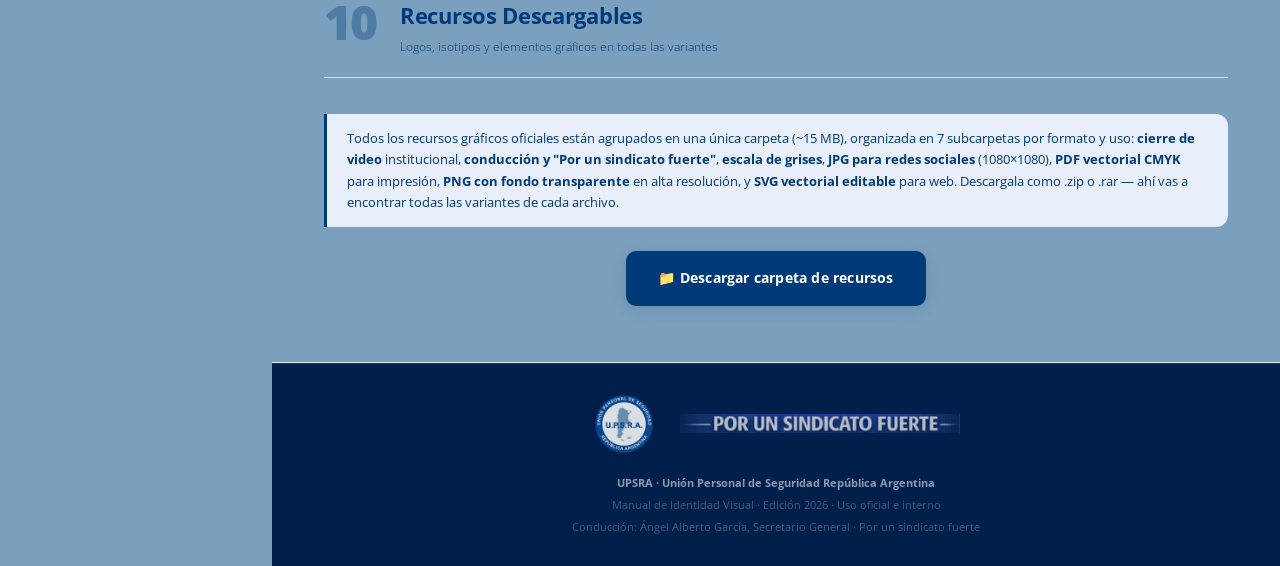
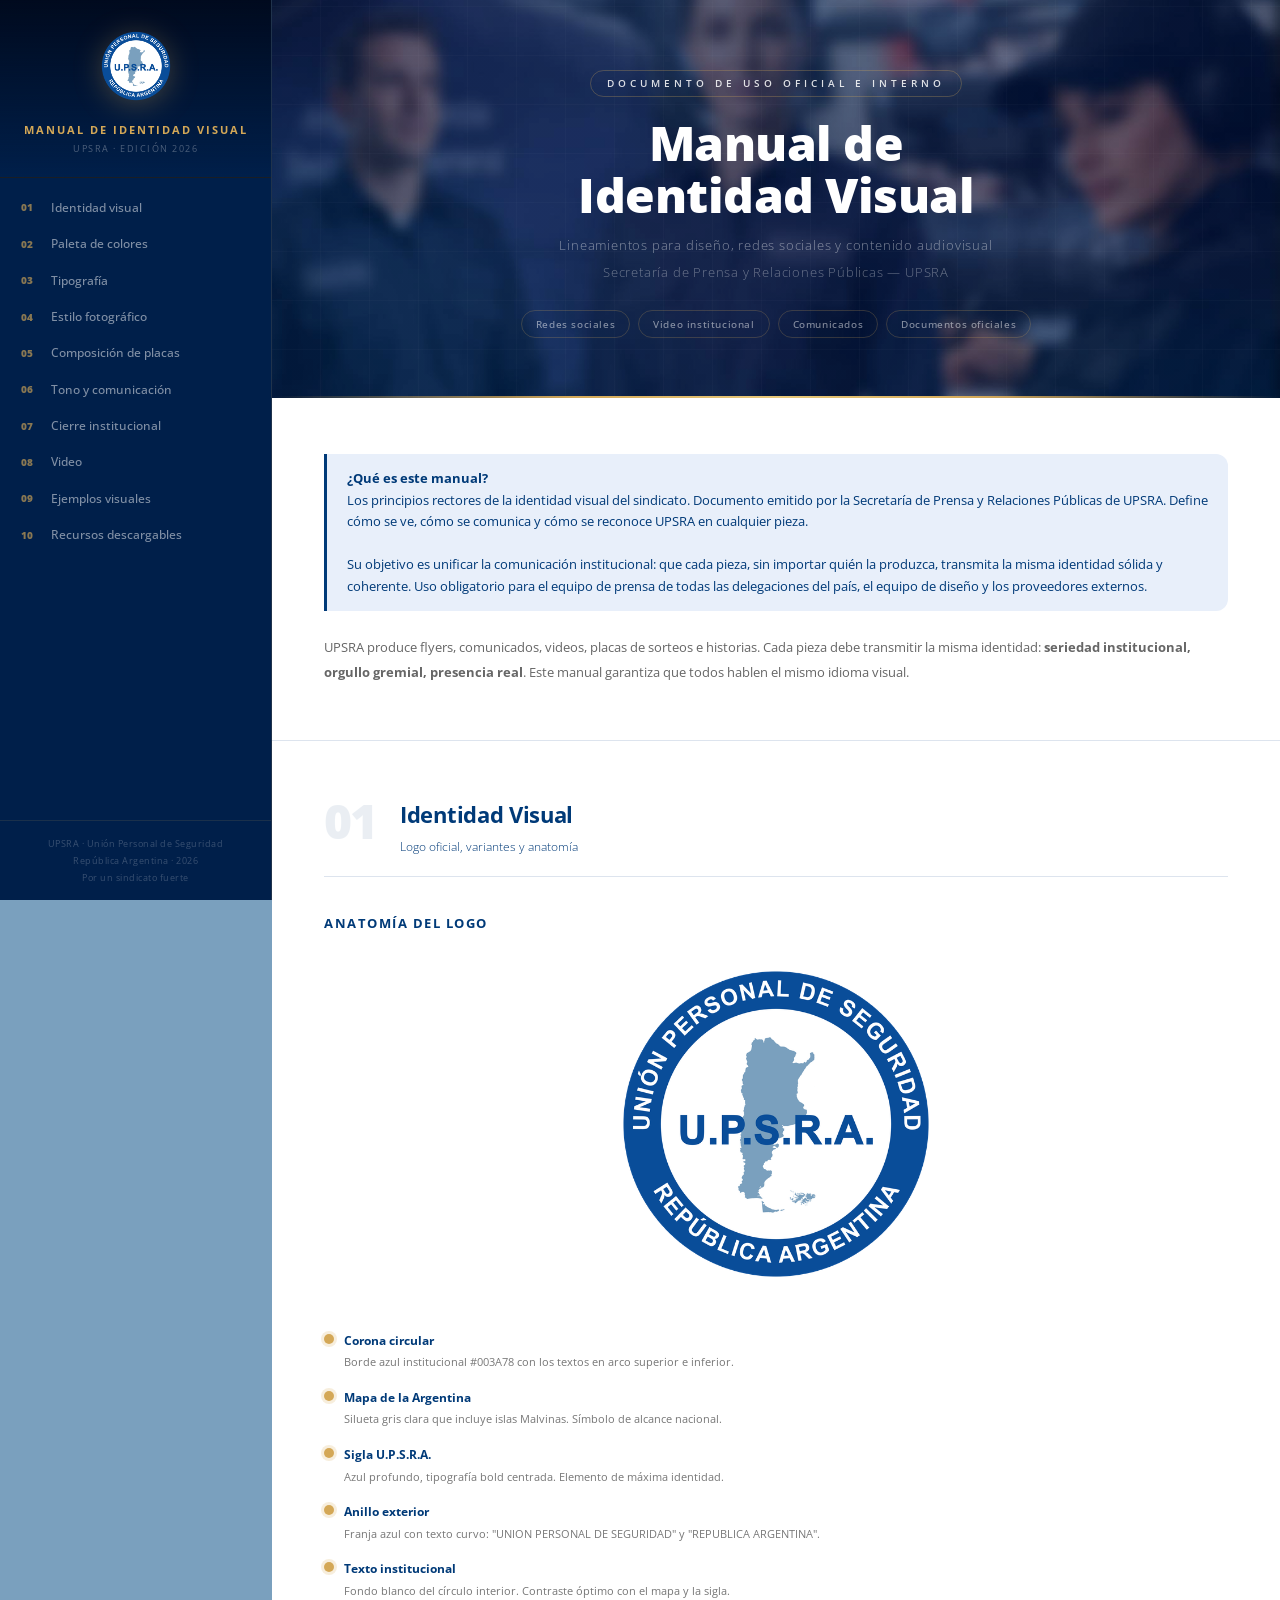
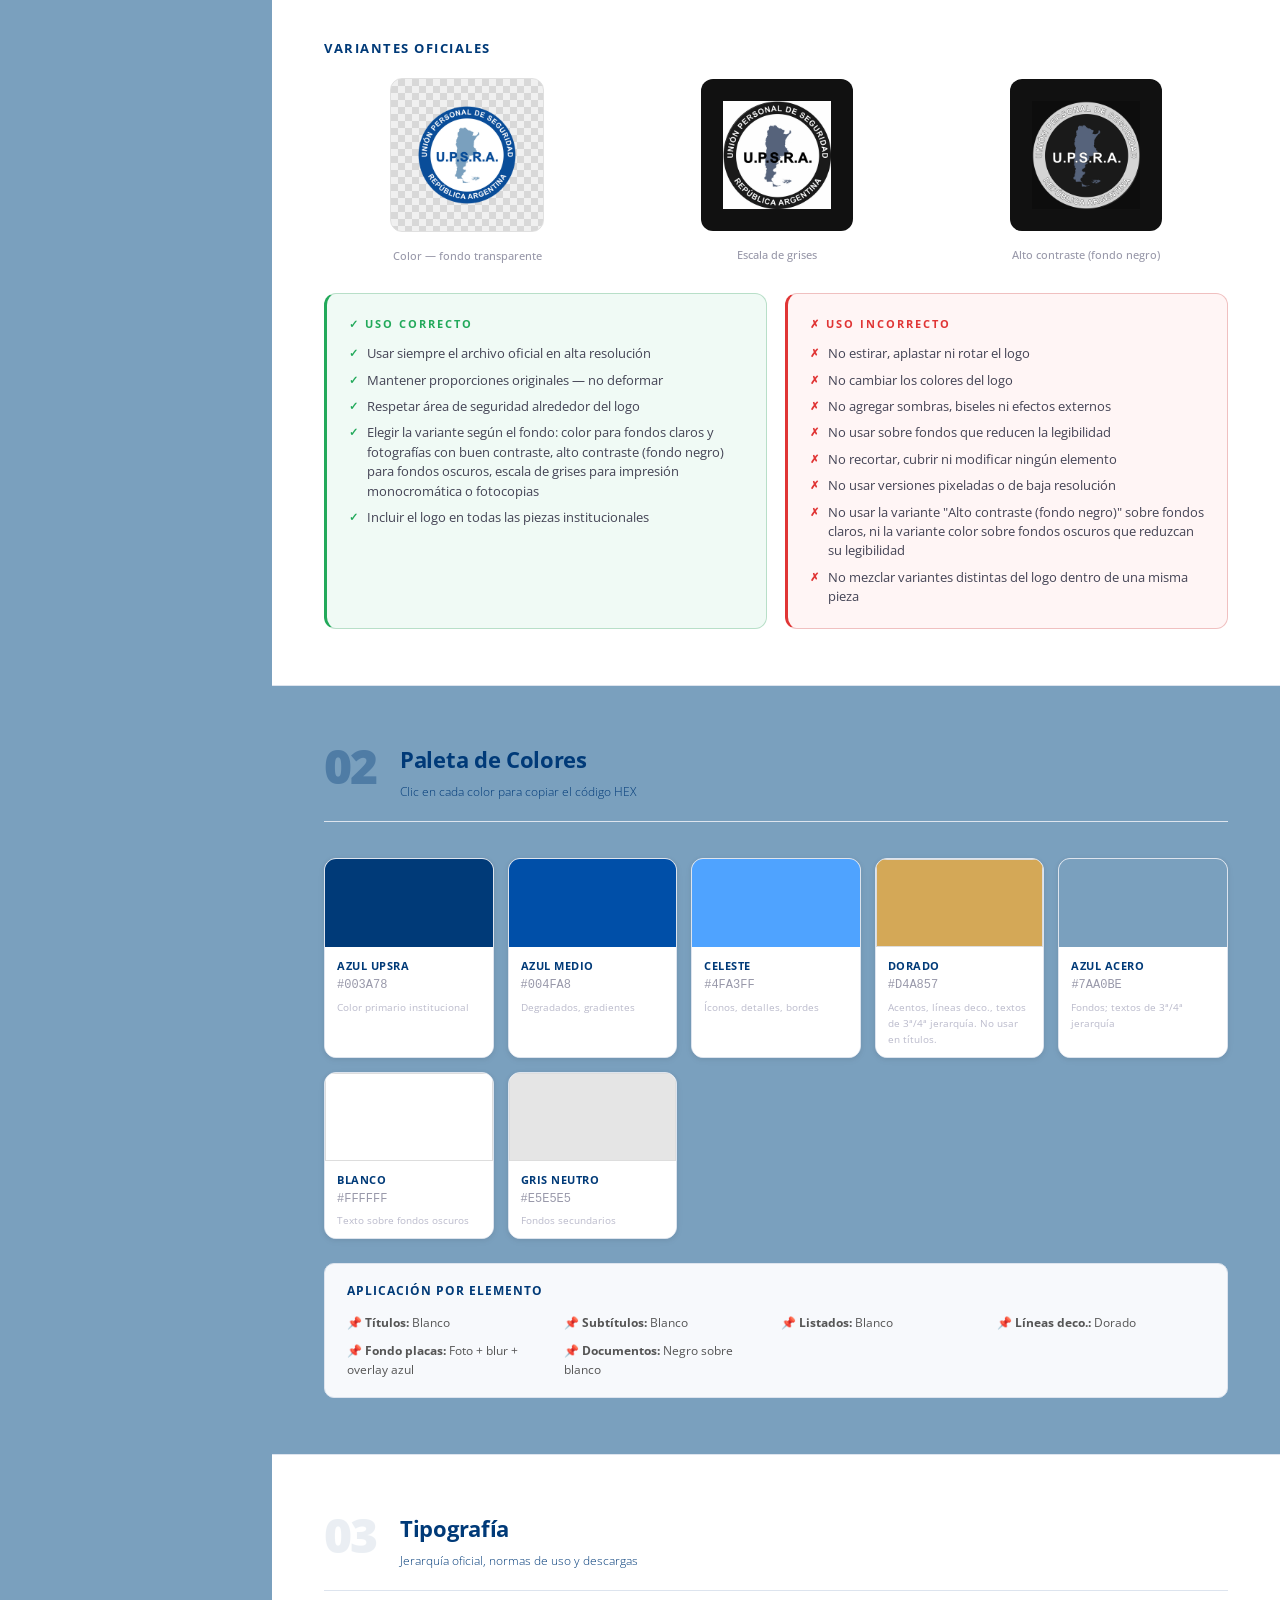
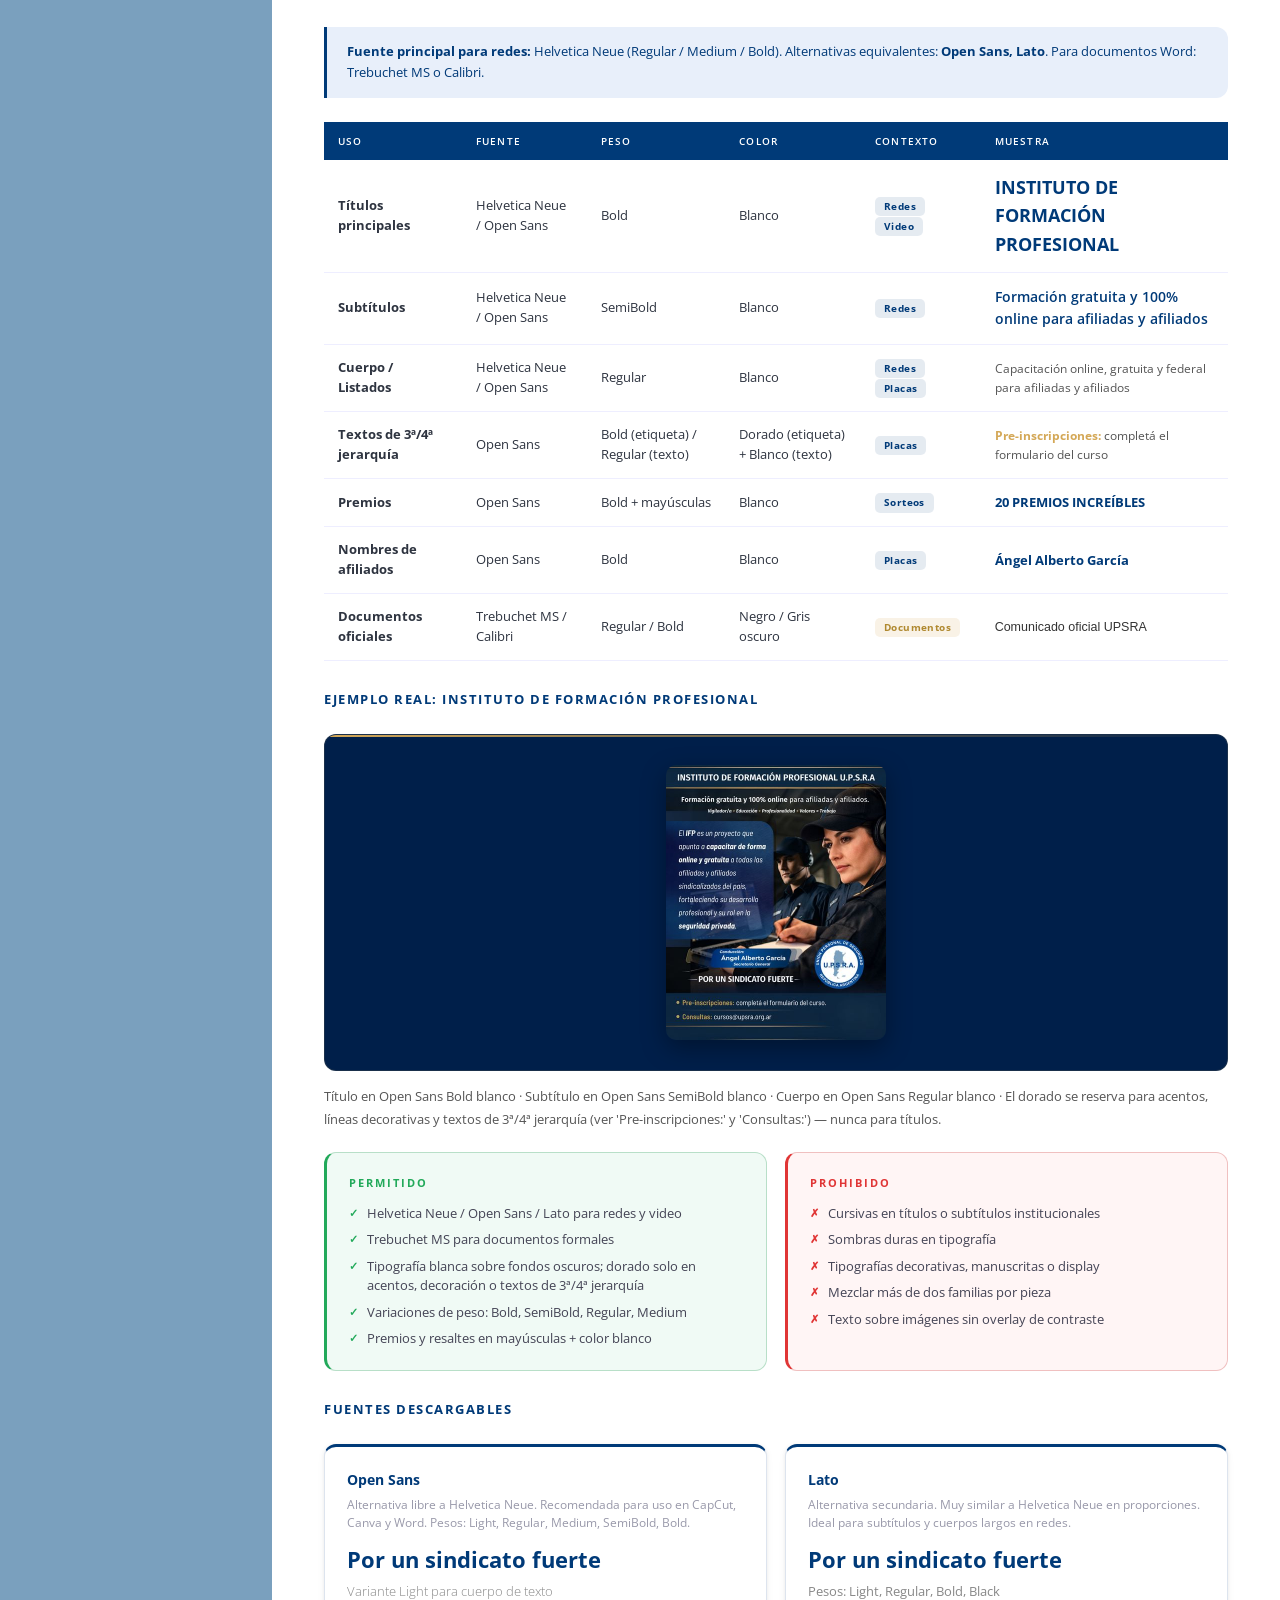
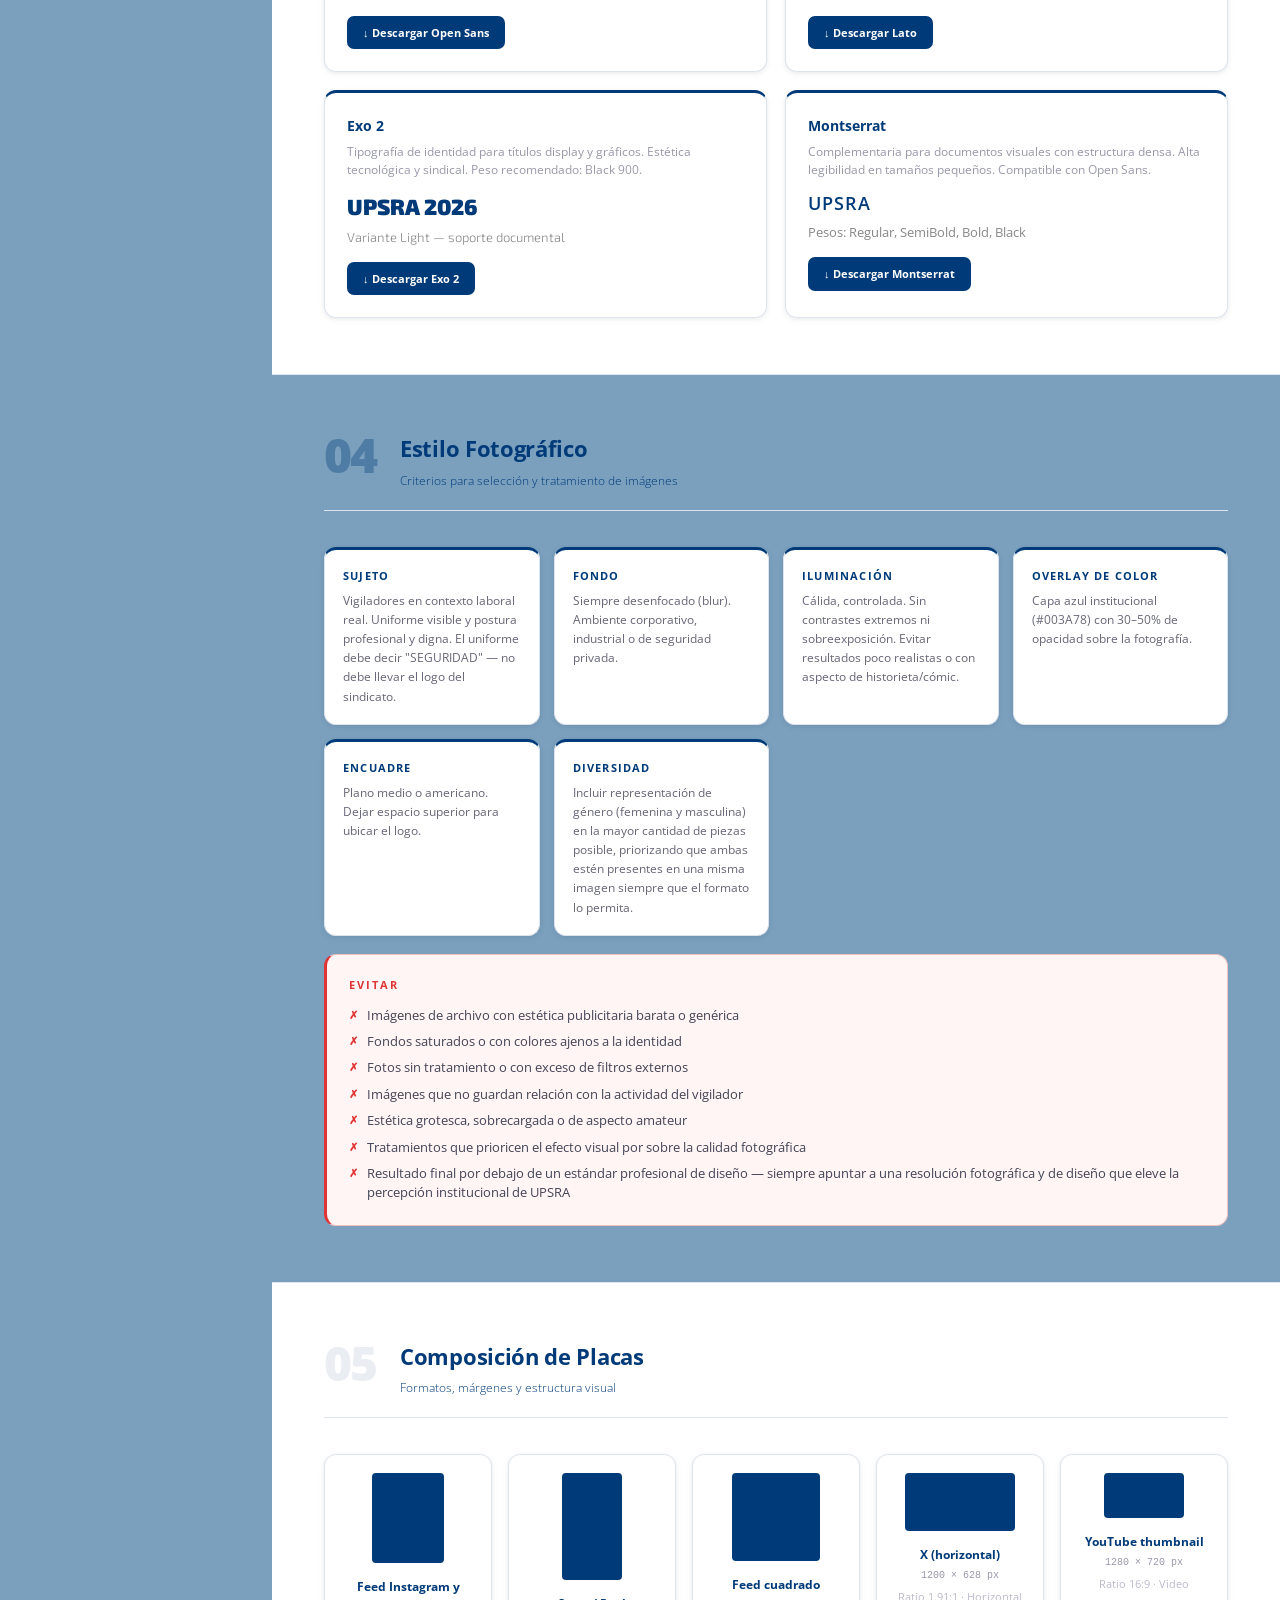
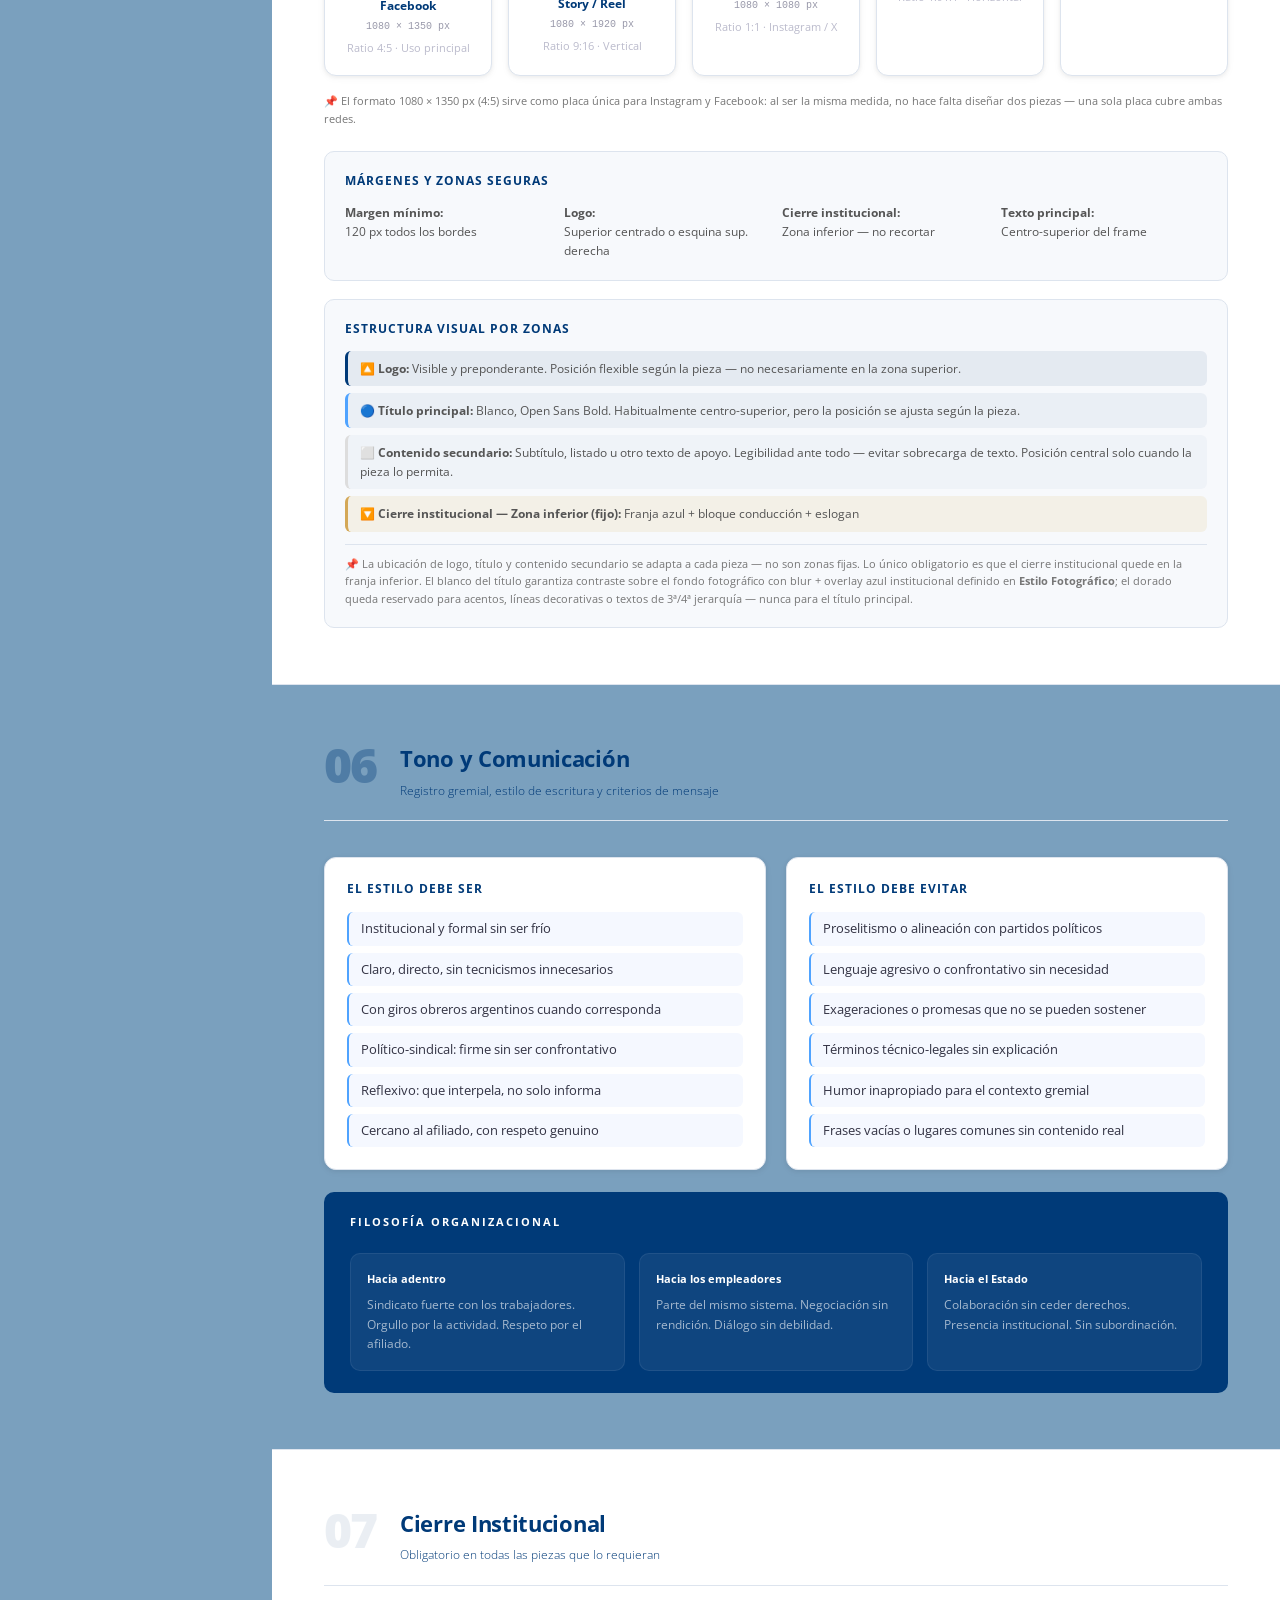
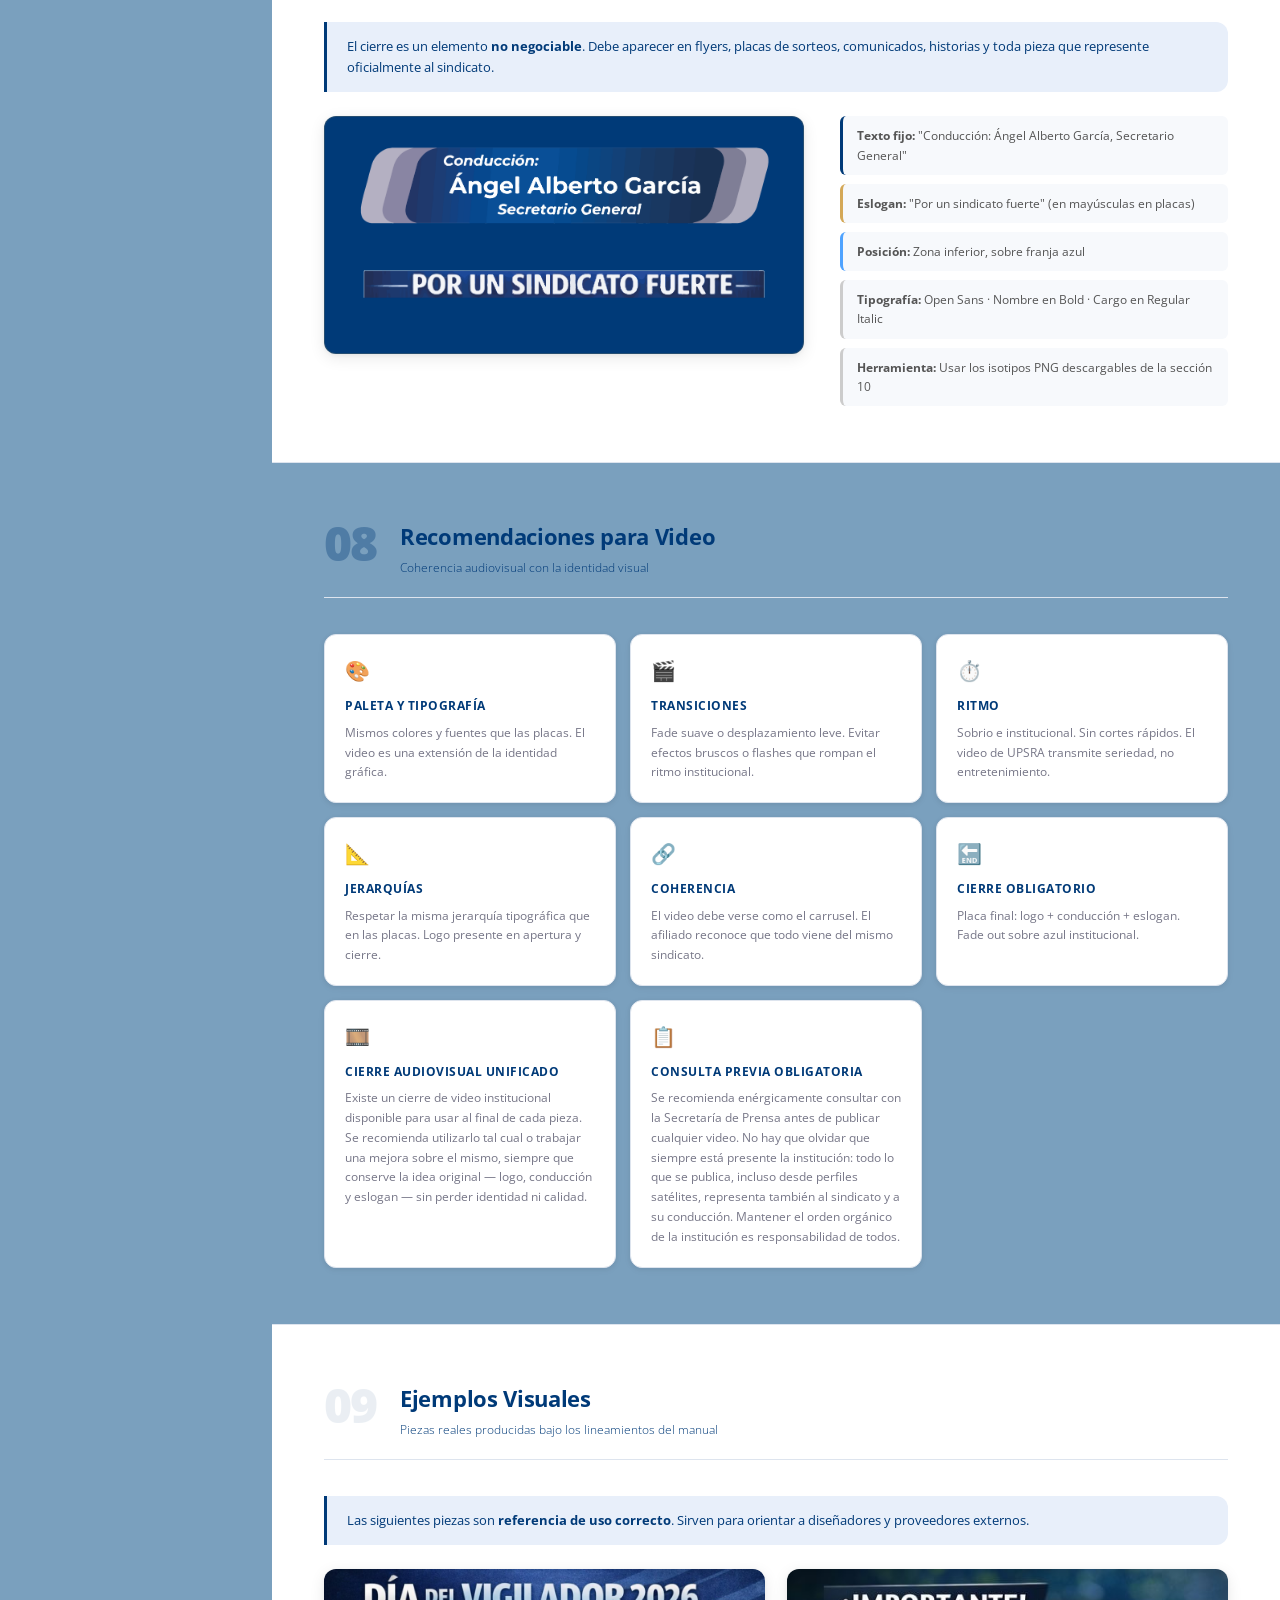
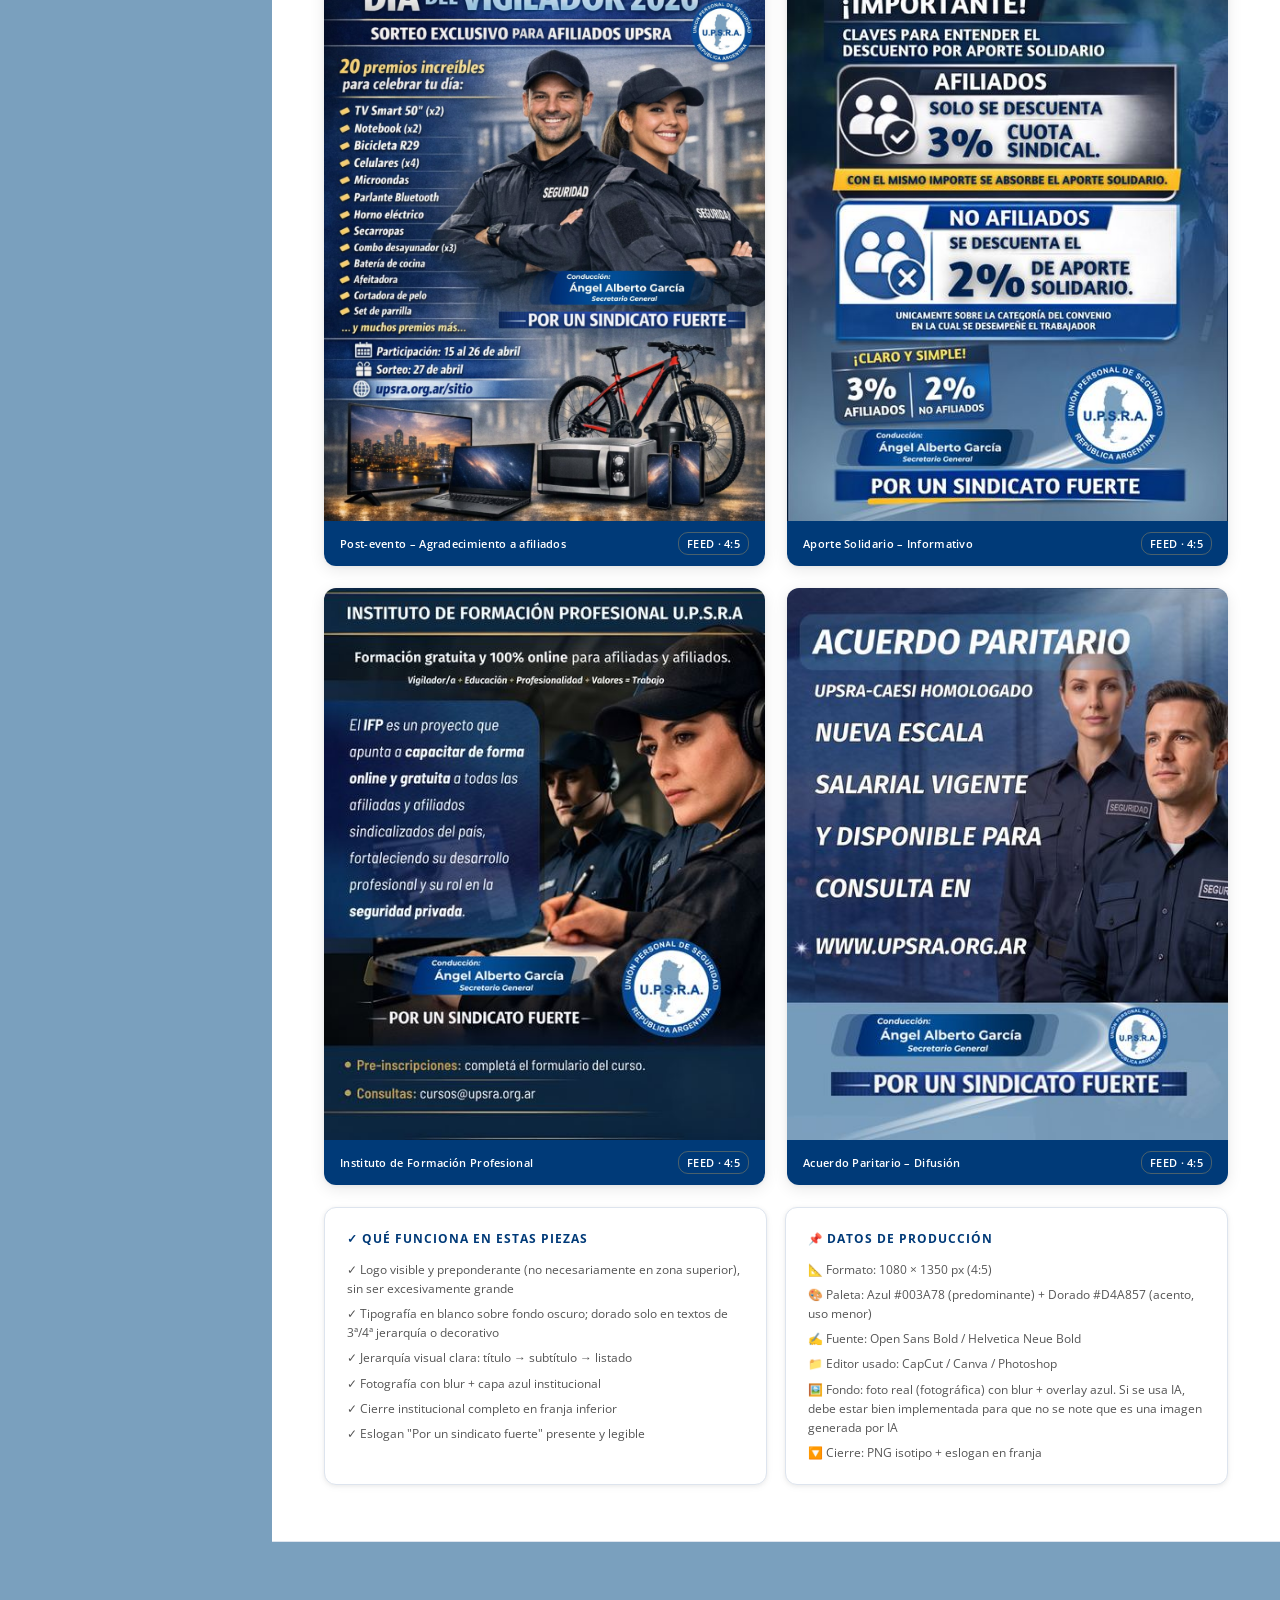
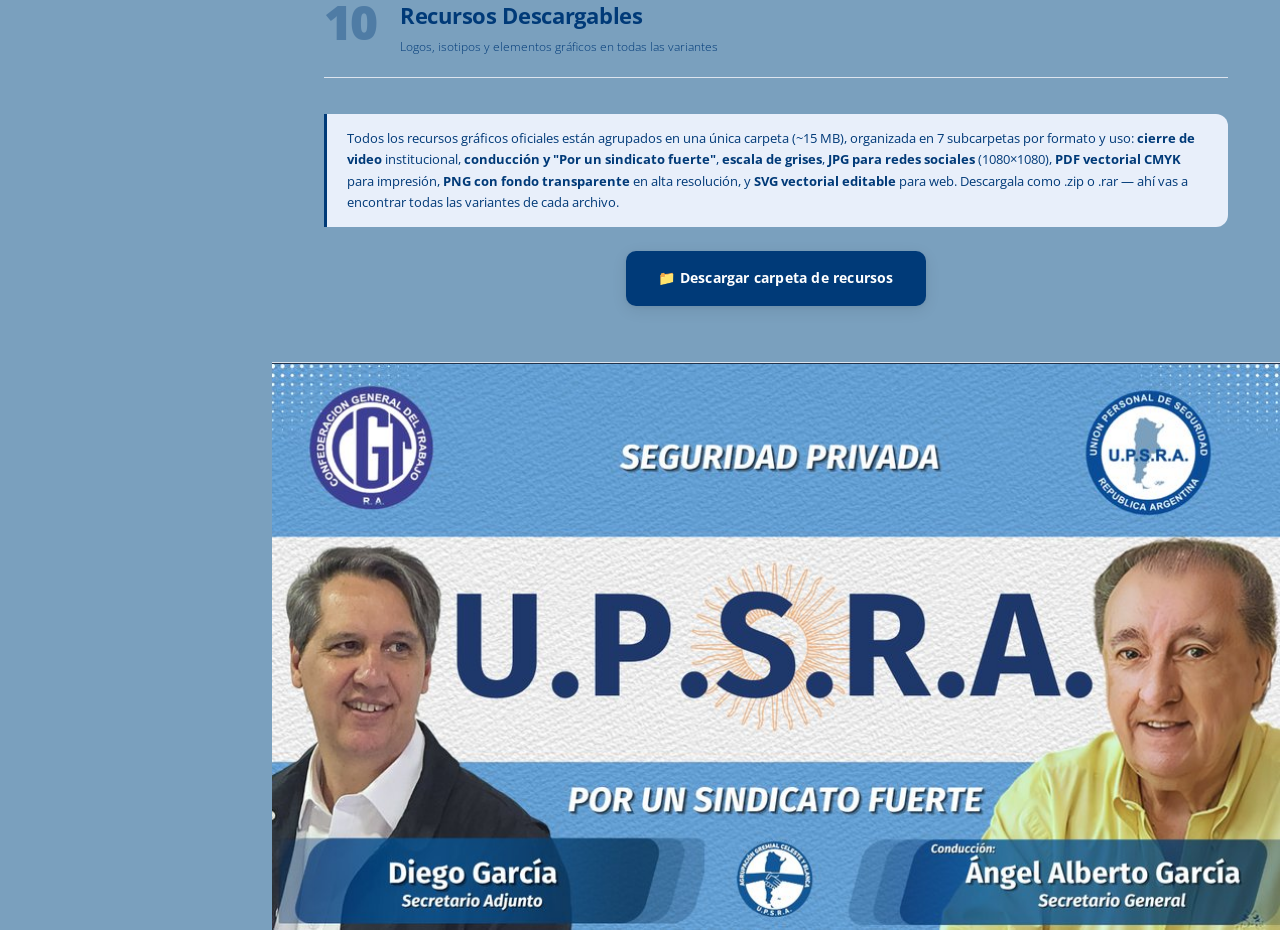
